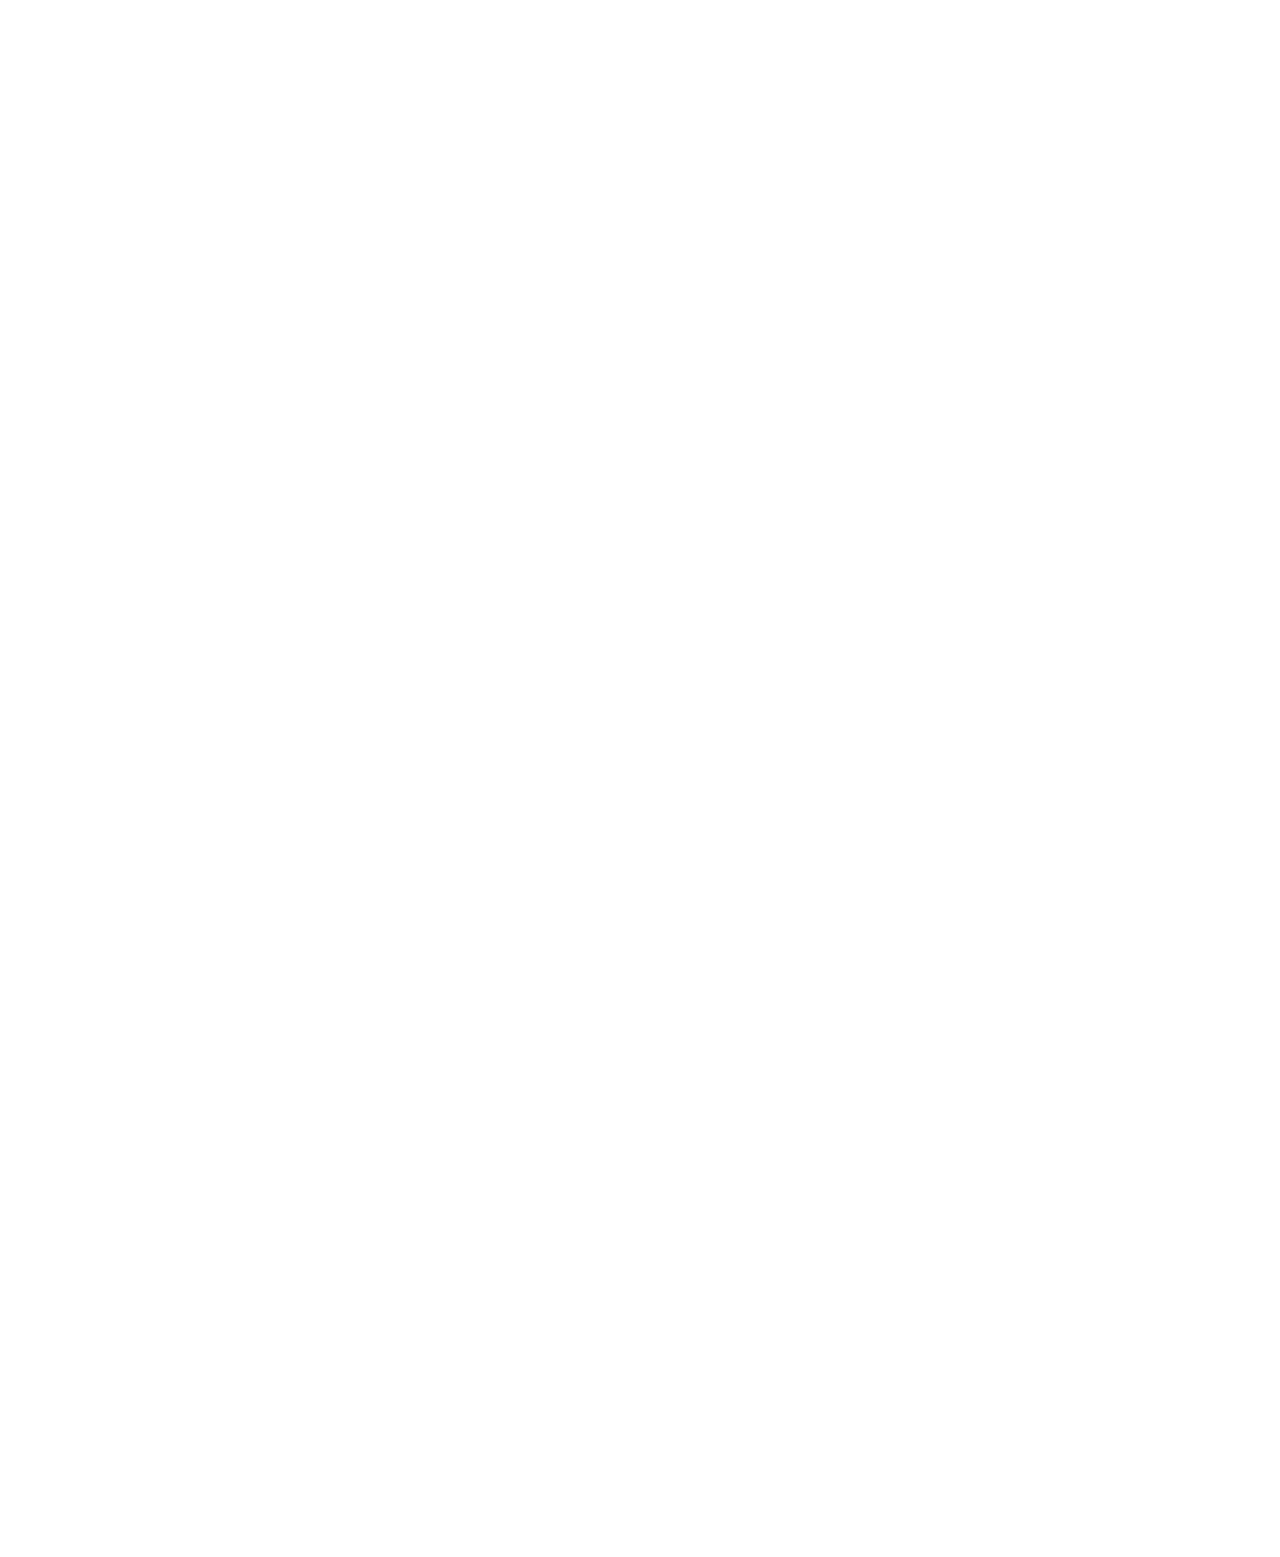
==== index.html @ 0d5edbc0 "first one" ====
<!DOCTYPE html>
<html lang="en">

<head>
    <!-- Required meta tags-->
    <meta charset="UTF-8">
    <meta name="viewport" content="width=device-width, initial-scale=1, shrink-to-fit=no">
    <meta name="description" content="au theme template">
    <meta name="author" content="Hau Nguyen">
    <meta name="keywords" content="au theme template">

    <!-- Title Page-->
    <title>Dashboard</title>

    <!-- Fontfaces CSS-->
    <link href="css/font-face.css" rel="stylesheet" media="all">
    <link href="vendor/font-awesome-4.7/css/font-awesome.min.css" rel="stylesheet" media="all">
    <link href="vendor/font-awesome-5/css/fontawesome-all.min.css" rel="stylesheet" media="all">
    <link href="vendor/mdi-font/css/material-design-iconic-font.min.css" rel="stylesheet" media="all">

    <!-- Bootstrap CSS-->
    <link href="vendor/bootstrap-4.1/bootstrap.min.css" rel="stylesheet" media="all">

    <!-- Vendor CSS-->
    <link href="vendor/animsition/animsition.min.css" rel="stylesheet" media="all">
    <link href="vendor/bootstrap-progressbar/bootstrap-progressbar-3.3.4.min.css" rel="stylesheet" media="all">
    <link href="vendor/wow/animate.css" rel="stylesheet" media="all">
    <link href="vendor/css-hamburgers/hamburgers.min.css" rel="stylesheet" media="all">
    <link href="vendor/slick/slick.css" rel="stylesheet" media="all">
    <link href="vendor/select2/select2.min.css" rel="stylesheet" media="all">
    <link href="vendor/perfect-scrollbar/perfect-scrollbar.css" rel="stylesheet" media="all">

    <!-- Main CSS-->
    <link href="css/theme.css" rel="stylesheet" media="all">

</head>

<body class="animsition">
    <div class="page-wrapper">
        <!-- HEADER MOBILE-->
        <header class="header-mobile d-block d-lg-none">
            <div class="header-mobile__bar">
                <div class="container-fluid">
                    <div class="header-mobile-inner">
                        <a class="logo" href="index.html">
                            <img src="images/icon/logo.png" alt="CoolAdmin" />
                        </a>
                        <button class="hamburger hamburger--slider" type="button">
                            <span class="hamburger-box">
                                <span class="hamburger-inner"></span>
                            </span>
                        </button>
                    </div>
                </div>
            </div>
            <nav class="navbar-mobile">
                <div class="container-fluid">
                    <ul class="navbar-mobile__list list-unstyled">
                        <li class="has-sub">
                            <a class="js-arrow" href="#">
                                <i class="fas fa-tachometer-alt"></i>Dashboard</a>
                            <ul class="navbar-mobile-sub__list list-unstyled js-sub-list">
                                <li>
                                    <a href="index.html">Dashboard 1</a>
                                </li>
                            </ul>
                        </li>


                        <li>
                            <a href="chart.html">
                                <i class="fas fa-chart-bar"></i>Charts Gestion des Matières</a>
                        </li>
                        <li>
                            <a href="table.html">
                                <i class="fas fa-table"></i>Tables Gestion des Enseignants </a>
                        </li>
                        <li>
                            <a href="form.html">
                                <i class="far fa-check-square"></i>Forms Gestion des Groupes</a>
                        </li>
                        <li>
                            <a href="calendar.html">
                                <i class="fas fa-calendar-alt"></i>Calendar l’Emploi du Temps</a>
                        </li>
                        <li>
                            <a href="map.html">
                                <i class="fas fa-map-marker-alt"></i>Maps Disponibilités des Enseignant</a>
                        </li>

                    </ul>
                </div>
            </nav>
        </header>
        <!-- END HEADER MOBILE-->

        <!-- MENU SIDEBAR-->
        <aside class="menu-sidebar d-none d-lg-block">
            <div class="logo">
                <a href="#">
                    <img src="images/icon/logo-supnum2.png" alt="Cool Admin" style="height: 75px; width: 100px;" />
                </a>
            </div>
            <div class="menu-sidebar__content js-scrollbar1">
                <nav class="navbar-sidebar">
                    <ul class="list-unstyled navbar__list">
                        <li class="active has-sub">
                            <a class="js-arrow" href="#">
                                <i class="fas fa-tachometer-alt"></i> Tableau de Bord</a>
                            <ul class="list-unstyled navbar__sub-list js-sub-list">
                                <li>
                                    <a href="index.html"> Tableau de Bord</a>
                                </li>
                            </ul>
                        </li>
                        <li>
                            <a href="chart.html">
                                <i class="fas fa-chart-bar"></i>Charts Gestion des Matières</a>
                        </li>
                        <li>
                            <a href="table.html">
                                <i class="fas fa-table"></i>Tables Gestion des Enseignants </a>
                        </li>
                        <li>
                            <a href="form.html">
                                <i class="far fa-check-square"></i>Forms Gestion des Groupes</a>
                        </li>
                        <li>
                            <a href="calendar.html">
                                <i class="fas fa-calendar-alt"></i>Calendar l’Emploi du Temps</a>
                        </li>
                        <li>
                            <a href="map.html">
                                <i class="fas fa-map-marker-alt"></i>Maps Disponibilités des Enseignant</a>
                        </li>
                    </ul>
                </nav>
            </div>
        </aside>
        <!-- END MENU SIDEBAR-->

        <!-- PAGE CONTAINER-->
        <div class="page-container">
            <!-- HEADER DESKTOP-->
            <header class="header-desktop">
                <div class="section__content section__content--p30">
                    <div class="container-fluid">
                        <div class="header-wrap">
                            <form class="form-header" action="" method="POST">
                                <!-- <input class="au-input au-input--xl" type="text" name="search"
                                        placeholder="Search for datas &amp; reports..." />
                                    <button class="au-btn--submit" type="submit">
                                        <i class="zmdi zmdi-search"></i>
                                    </button> -->
                            </form>
                            <div class="header-button">
                                <div class="account-wrap">
                                    <div class="account-item clearfix js-item-menu">
                                        <div class="image">
                                            <img src="images/icon/avatar-01.jpg" alt="Utilisateur" />
                                        </div>
                                        <div class="content">
                                            <a class="js-acc-btn" href="#">Saleck Ameine</a>
                                        </div>
                                        <div class="account-dropdown js-dropdown">
                                            <div class="info clearfix">
                                                <div class="image">
                                                    <a href="#">
                                                        <img src="images/icon/avatar-01.jpg" alt="Utilisateur" />
                                                    </a>
                                                </div>
                                                <div class="content">
                                                    <h5 class="name">
                                                        <a href="#">Saleck Ameine</a>
                                                    </h5>
                                                    <span class="email">Saleckameine@example.com</span>
                                                </div>
                                            </div>
                                            <div class="account-dropdown__footer">
                                                <a href="#">
                                                    <i class="zmdi zmdi-power"></i>Logout</a>
                                            </div>
                                        </div>
                                    </div>
                                </div>
                            </div>
                        </div>
                    </div>
                </div>
            </header>
            <!-- HEADER DESKTOP-->

            <!-- MAIN CONTENT-->
            <div class="main-content">
                <div class="section__content section__content--p30">
                    <div class="container-fluid">
                        <div class="row">
                            <div class="col-md-12">
                                <div class="overview-wrap">
                                    <h2 class="title-1">Resumee</h2>
                                    <button class="au-btn au-btn-icon au-btn--blue">
                                        <!-- <i class="zmdi zmdi-plus"></i>add item</button> -->
                                </div>
                            </div>
                        </div>
                        <div class="row m-t-25">
                            <div class="col-sm-6 col-lg-3">
                                <div class="overview-item overview-item--c1">
                                    <div class="overview__inner">
                                        <div class="overview-box clearfix">
                                            <div class="icon">
                                                <i class="zmdi zmdi-account-o"></i>
                                            </div>
                                            <div class="text">
                                                <h2>28</h2>
                                                <span>Nombre de Enseignants</span>
                                            </div>
                                        </div>
                                    </div>
                                </div>
                            </div>
                            <div class="col-sm-6 col-lg-3">
                                <div class="overview-item overview-item--c2">
                                    <div class="overview__inner">
                                        <div class="overview-box clearfix">
                                            <div class="icon">
                                                <i class="fa fa-file-text"></i>
                                            </div>
                                            <div class="text">
                                                <h2>18</h2>
                                                <span>Nombre de Matières</span>
                                            </div>
                                        </div>
                                    </div>
                                </div>
                            </div>
                            <div class="col-sm-6 col-lg-3">
                                <div class="overview-item overview-item--c3">
                                    <div class="overview__inner">
                                        <div class="overview-box clearfix">
                                            <div class="icon">
                                                <i class="fa fa-users"></i>
                                            </div>
                                            <div class="text">
                                                <h2>9</h2>
                                                <span>Nombre de groupes </span>
                                            </div>
                                        </div>
                                    </div>
                                </div>
                            </div>
                            <div class="col-sm-6 col-lg-3">
                                <div class="overview-item overview-item--c4">
                                    <div class="overview__inner">
                                        <div class="overview-box clearfix">
                                            <div class="icon">
                                                <i class="fa fa-calendar"></i>
                                            </div>
                                            <div class="text">
                                                <h2>7</h2>
                                                <span>Les Emplois Generee</span>
                                            </div>
                                        </div>
                                    </div>
                                </div>
                            </div>
                        </div>
                        <div class="row">
                            <div class="col-lg-6">
                                <div class="au-card recent-report">
                                    <div class="au-card-inner">
                                        <h3 class="title-2">recent reports</h3>
                                        <div class="chart-info">
                                            <div class="chart-info__left">
                                                <div class="chart-note">
                                                    <span class="dot dot--blue"></span>
                                                    <span>products</span>
                                                </div>
                                                <div class="chart-note mr-0">
                                                    <span class="dot dot--green"></span>
                                                    <span>services</span>
                                                </div>
                                            </div>
                                            <div class="chart-info__right">
                                                <div class="chart-statis">
                                                    <span class="index incre">
                                                        <i class="zmdi zmdi-long-arrow-up"></i>25%</span>
                                                    <span class="label">products</span>
                                                </div>
                                                <div class="chart-statis mr-0">
                                                    <span class="index decre">
                                                        <i class="zmdi zmdi-long-arrow-down"></i>10%</span>
                                                    <span class="label">services</span>
                                                </div>
                                            </div>
                                        </div>
                                        <div class="recent-report__chart">
                                            <canvas id="recent-rep-chart"></canvas>
                                        </div>
                                    </div>
                                </div>
                            </div>
                            <div class="col-lg-6">
                                <div class="au-card chart-percent-card">
                                    <div class="au-card-inner">
                                        <h3 class="title-2 tm-b-5">char by %</h3>
                                        <div class="row no-gutters">
                                            <div class="col-xl-6">
                                                <div class="chart-note-wrap">
                                                    <div class="chart-note mr-0 d-block">
                                                        <span class="dot dot--blue"></span>
                                                        <span>products</span>
                                                    </div>
                                                    <div class="chart-note mr-0 d-block">
                                                        <span class="dot dot--red"></span>
                                                        <span>services</span>
                                                    </div>
                                                </div>
                                            </div>
                                            <div class="col-xl-6">
                                                <div class="percent-chart">
                                                    <canvas id="percent-chart"></canvas>
                                                </div>
                                            </div>
                                        </div>
                                    </div>
                                </div>
                            </div>
                        </div>
                        <div class="row">
                            <div class="col-lg-9">
                                <h2 class="title-1 m-b-25">Earnings By Items</h2>
                                <div class="table-responsive table--no-card">
                                    <table class="table table-borderless table-striped table-earning">
                                        <thead>
                                            <tr>
                                                <th>date</th>
                                                <th>order ID</th>
                                                <th>name</th>
                                                <th class="text-right">price</th>
                                                <th class="text-right">quantity</th>
                                                <th class="text-right">total</th>
                                            </tr>
                                        </thead>
                                        <tbody>
                                            <tr>
                                                <td>2018-09-29 05:57</td>
                                                <td>100398</td>
                                                <td>iPhone X 64Gb Grey</td>
                                                <td class="text-right">$999.00</td>
                                                <td class="text-right">1</td>
                                                <td class="text-right">$999.00</td>
                                            </tr>
                                            <tr>
                                                <td>2018-09-28 01:22</td>
                                                <td>100397</td>
                                                <td>Samsung S8 Black</td>
                                                <td class="text-right">$756.00</td>
                                                <td class="text-right">1</td>
                                                <td class="text-right">$756.00</td>
                                            </tr>
                                            <tr>
                                                <td>2018-09-27 02:12</td>
                                                <td>100396</td>
                                                <td>Game Console Controller</td>
                                                <td class="text-right">$22.00</td>
                                                <td class="text-right">2</td>
                                                <td class="text-right">$44.00</td>
                                            </tr>
                                            <tr>
                                                <td>2018-09-26 23:06</td>
                                                <td>100395</td>
                                                <td>iPhone X 256Gb Black</td>
                                                <td class="text-right">$1199.00</td>
                                                <td class="text-right">1</td>
                                                <td class="text-right">$1199.00</td>
                                            </tr>
                                            <tr>
                                                <td>2018-09-25 19:03</td>
                                                <td>100393</td>
                                                <td>USB 3.0 Cable</td>
                                                <td class="text-right">$10.00</td>
                                                <td class="text-right">3</td>
                                                <td class="text-right">$30.00</td>
                                            </tr>
                                            <tr>
                                                <td>2018-09-29 05:57</td>
                                                <td>100392</td>
                                                <td>Smartwatch 4.0 LTE Wifi</td>
                                                <td class="text-right">$199.00</td>
                                                <td class="text-right">6</td>
                                                <td class="text-right">$1494.00</td>
                                            </tr>
                                            <tr>
                                                <td>2018-09-24 19:10</td>
                                                <td>100391</td>
                                                <td>Camera C430W 4k</td>
                                                <td class="text-right">$699.00</td>
                                                <td class="text-right">1</td>
                                                <td class="text-right">$699.00</td>
                                            </tr>
                                            <tr>
                                                <td>2018-09-22 00:43</td>
                                                <td>100393</td>
                                                <td>USB 3.0 Cable</td>
                                                <td class="text-right">$10.00</td>
                                                <td class="text-right">3</td>
                                                <td class="text-right">$30.00</td>
                                            </tr>
                                        </tbody>
                                    </table>
                                </div>
                            </div>
                        </div>

                        <div class="row">
                            <div class="col-md-12">
                                <div class="copyright">
                                    <p>Copyright © 2018 Colorlib. All rights reserved. Template by <a
                                            href="https://colorlib.com">Colorlib</a>.</p>
                                </div>
                            </div>
                        </div>
                    </div>
                </div>
            </div>
            <!-- END MAIN CONTENT-->
            <!-- END PAGE CONTAINER-->
        </div>

    </div>

    <!-- Jquery JS-->
    <script src="vendor/jquery-3.2.1.min.js"></script>
    <!-- Bootstrap JS-->
    <script src="vendor/bootstrap-4.1/popper.min.js"></script>
    <script src="vendor/bootstrap-4.1/bootstrap.min.js"></script>
    <!-- Vendor JS       -->
    <script src="vendor/slick/slick.min.js">
    </script>
    <script src="vendor/wow/wow.min.js"></script>
    <script src="vendor/animsition/animsition.min.js"></script>
    <script src="vendor/bootstrap-progressbar/bootstrap-progressbar.min.js">
    </script>
    <script src="vendor/counter-up/jquery.waypoints.min.js"></script>
    <script src="vendor/counter-up/jquery.counterup.min.js">
    </script>
    <script src="vendor/circle-progress/circle-progress.min.js"></script>
    <script src="vendor/perfect-scrollbar/perfect-scrollbar.js"></script>
    <script src="vendor/chartjs/Chart.bundle.min.js"></script>
    <script src="vendor/select2/select2.min.js">
    </script>

    <!-- Main JS-->
    <script src="js/main.js"></script>

</body>

</html>
<!-- end document-->
---- css/font-face.css ----
/* poppins-100 - latin */
@font-face {
  font-family: 'Poppins';
  font-style: normal;
  font-weight: 100;
  src: url('../fonts/poppins/poppins-v5-latin-100.eot'); /* IE9 Compat Modes */
  src: local('Poppins Thin'), local('Poppins-Thin'),
       url('../fonts/poppins/poppins-v5-latin-100.eot?#iefix') format('embedded-opentype'), /* IE6-IE8 */
       url('../fonts/poppins/poppins-v5-latin-100.woff2') format('woff2'), /* Super Modern Browsers */
       url('../fonts/poppins/poppins-v5-latin-100.woff') format('woff'), /* Modern Browsers */
       url('../fonts/poppins/poppins-v5-latin-100.ttf') format('truetype'), /* Safari, Android, iOS */
       url('../fonts/poppins/poppins-v5-latin-100.svg#Poppins') format('svg'); /* Legacy iOS */
}
/* poppins-200 - latin */
@font-face {
  font-family: 'Poppins';
  font-style: normal;
  font-weight: 200;
  src: url('../fonts/poppins/poppins-v5-latin-200.eot'); /* IE9 Compat Modes */
  src: local('Poppins ExtraLight'), local('Poppins-ExtraLight'),
       url('../fonts/poppins/poppins-v5-latin-200.eot?#iefix') format('embedded-opentype'), /* IE6-IE8 */
       url('../fonts/poppins/poppins-v5-latin-200.woff2') format('woff2'), /* Super Modern Browsers */
       url('../fonts/poppins/poppins-v5-latin-200.woff') format('woff'), /* Modern Browsers */
       url('../fonts/poppins/poppins-v5-latin-200.ttf') format('truetype'), /* Safari, Android, iOS */
       url('../fonts/poppins/poppins-v5-latin-200.svg#Poppins') format('svg'); /* Legacy iOS */
}
/* poppins-200italic - latin */
@font-face {
  font-family: 'Poppins';
  font-style: italic;
  font-weight: 200;
  src: url('../fonts/poppins/poppins-v5-latin-200italic.eot'); /* IE9 Compat Modes */
  src: local('Poppins ExtraLight Italic'), local('Poppins-ExtraLightItalic'),
       url('../fonts/poppins/poppins-v5-latin-200italic.eot?#iefix') format('embedded-opentype'), /* IE6-IE8 */
       url('../fonts/poppins/poppins-v5-latin-200italic.woff2') format('woff2'), /* Super Modern Browsers */
       url('../fonts/poppins/poppins-v5-latin-200italic.woff') format('woff'), /* Modern Browsers */
       url('../fonts/poppins/poppins-v5-latin-200italic.ttf') format('truetype'), /* Safari, Android, iOS */
       url('../fonts/poppins/poppins-v5-latin-200italic.svg#Poppins') format('svg'); /* Legacy iOS */
}
/* poppins-100italic - latin */
@font-face {
  font-family: 'Poppins';
  font-style: italic;
  font-weight: 100;
  src: url('../fonts/poppins/poppins-v5-latin-100italic.eot'); /* IE9 Compat Modes */
  src: local('Poppins Thin Italic'), local('Poppins-ThinItalic'),
       url('../fonts/poppins/poppins-v5-latin-100italic.eot?#iefix') format('embedded-opentype'), /* IE6-IE8 */
       url('../fonts/poppins/poppins-v5-latin-100italic.woff2') format('woff2'), /* Super Modern Browsers */
       url('../fonts/poppins/poppins-v5-latin-100italic.woff') format('woff'), /* Modern Browsers */
       url('../fonts/poppins/poppins-v5-latin-100italic.ttf') format('truetype'), /* Safari, Android, iOS */
       url('../fonts/poppins/poppins-v5-latin-100italic.svg#Poppins') format('svg'); /* Legacy iOS */
}
/* poppins-300 - latin */
@font-face {
  font-family: 'Poppins';
  font-style: normal;
  font-weight: 300;
  src: url('../fonts/poppins/poppins-v5-latin-300.eot'); /* IE9 Compat Modes */
  src: local('Poppins Light'), local('Poppins-Light'),
       url('../fonts/poppins/poppins-v5-latin-300.eot?#iefix') format('embedded-opentype'), /* IE6-IE8 */
       url('../fonts/poppins/poppins-v5-latin-300.woff2') format('woff2'), /* Super Modern Browsers */
       url('../fonts/poppins/poppins-v5-latin-300.woff') format('woff'), /* Modern Browsers */
       url('../fonts/poppins/poppins-v5-latin-300.ttf') format('truetype'), /* Safari, Android, iOS */
       url('../fonts/poppins/poppins-v5-latin-300.svg#Poppins') format('svg'); /* Legacy iOS */
}
/* poppins-300italic - latin */
@font-face {
  font-family: 'Poppins';
  font-style: italic;
  font-weight: 300;
  src: url('../fonts/poppins/poppins-v5-latin-300italic.eot'); /* IE9 Compat Modes */
  src: local('Poppins Light Italic'), local('Poppins-LightItalic'),
       url('../fonts/poppins/poppins-v5-latin-300italic.eot?#iefix') format('embedded-opentype'), /* IE6-IE8 */
       url('../fonts/poppins/poppins-v5-latin-300italic.woff2') format('woff2'), /* Super Modern Browsers */
       url('../fonts/poppins/poppins-v5-latin-300italic.woff') format('woff'), /* Modern Browsers */
       url('../fonts/poppins/poppins-v5-latin-300italic.ttf') format('truetype'), /* Safari, Android, iOS */
       url('../fonts/poppins/poppins-v5-latin-300italic.svg#Poppins') format('svg'); /* Legacy iOS */
}
/* poppins-regular - latin */
@font-face {
  font-family: 'Poppins';
  font-style: normal;
  font-weight: 400;
  src: url('../fonts/poppins/poppins-v5-latin-regular.eot'); /* IE9 Compat Modes */
  src: local('Poppins Regular'), local('Poppins-Regular'),
       url('../fonts/poppins/poppins-v5-latin-regular.eot?#iefix') format('embedded-opentype'), /* IE6-IE8 */
       url('../fonts/poppins/poppins-v5-latin-regular.woff2') format('woff2'), /* Super Modern Browsers */
       url('../fonts/poppins/poppins-v5-latin-regular.woff') format('woff'), /* Modern Browsers */
       url('../fonts/poppins/poppins-v5-latin-regular.ttf') format('truetype'), /* Safari, Android, iOS */
       url('../fonts/poppins/poppins-v5-latin-regular.svg#Poppins') format('svg'); /* Legacy iOS */
}
/* poppins-italic - latin */
@font-face {
  font-family: 'Poppins';
  font-style: italic;
  font-weight: 400;
  src: url('../fonts/poppins/poppins-v5-latin-italic.eot'); /* IE9 Compat Modes */
  src: local('Poppins Italic'), local('Poppins-Italic'),
       url('../fonts/poppins/poppins-v5-latin-italic.eot?#iefix') format('embedded-opentype'), /* IE6-IE8 */
       url('../fonts/poppins/poppins-v5-latin-italic.woff2') format('woff2'), /* Super Modern Browsers */
       url('../fonts/poppins/poppins-v5-latin-italic.woff') format('woff'), /* Modern Browsers */
       url('../fonts/poppins/poppins-v5-latin-italic.ttf') format('truetype'), /* Safari, Android, iOS */
       url('../fonts/poppins/poppins-v5-latin-italic.svg#Poppins') format('svg'); /* Legacy iOS */
}
/* poppins-500 - latin */
@font-face {
  font-family: 'Poppins';
  font-style: normal;
  font-weight: 500;
  src: url('../fonts/poppins/poppins-v5-latin-500.eot'); /* IE9 Compat Modes */
  src: local('Poppins Medium'), local('Poppins-Medium'),
       url('../fonts/poppins/poppins-v5-latin-500.eot?#iefix') format('embedded-opentype'), /* IE6-IE8 */
       url('../fonts/poppins/poppins-v5-latin-500.woff2') format('woff2'), /* Super Modern Browsers */
       url('../fonts/poppins/poppins-v5-latin-500.woff') format('woff'), /* Modern Browsers */
       url('../fonts/poppins/poppins-v5-latin-500.ttf') format('truetype'), /* Safari, Android, iOS */
       url('../fonts/poppins/poppins-v5-latin-500.svg#Poppins') format('svg'); /* Legacy iOS */
}
/* poppins-500italic - latin */
@font-face {
  font-family: 'Poppins';
  font-style: italic;
  font-weight: 500;
  src: url('../fonts/poppins/poppins-v5-latin-500italic.eot'); /* IE9 Compat Modes */
  src: local('Poppins Medium Italic'), local('Poppins-MediumItalic'),
       url('../fonts/poppins/poppins-v5-latin-500italic.eot?#iefix') format('embedded-opentype'), /* IE6-IE8 */
       url('../fonts/poppins/poppins-v5-latin-500italic.woff2') format('woff2'), /* Super Modern Browsers */
       url('../fonts/poppins/poppins-v5-latin-500italic.woff') format('woff'), /* Modern Browsers */
       url('../fonts/poppins/poppins-v5-latin-500italic.ttf') format('truetype'), /* Safari, Android, iOS */
       url('../fonts/poppins/poppins-v5-latin-500italic.svg#Poppins') format('svg'); /* Legacy iOS */
}
/* poppins-600 - latin */
@font-face {
  font-family: 'Poppins';
  font-style: normal;
  font-weight: 600;
  src: url('../fonts/poppins/poppins-v5-latin-600.eot'); /* IE9 Compat Modes */
  src: local('Poppins SemiBold'), local('Poppins-SemiBold'),
       url('../fonts/poppins/poppins-v5-latin-600.eot?#iefix') format('embedded-opentype'), /* IE6-IE8 */
       url('../fonts/poppins/poppins-v5-latin-600.woff2') format('woff2'), /* Super Modern Browsers */
       url('../fonts/poppins/poppins-v5-latin-600.woff') format('woff'), /* Modern Browsers */
       url('../fonts/poppins/poppins-v5-latin-600.ttf') format('truetype'), /* Safari, Android, iOS */
       url('../fonts/poppins/poppins-v5-latin-600.svg#Poppins') format('svg'); /* Legacy iOS */
}
/* poppins-600italic - latin */
@font-face {
  font-family: 'Poppins';
  font-style: italic;
  font-weight: 600;
  src: url('../fonts/poppins/poppins-v5-latin-600italic.eot'); /* IE9 Compat Modes */
  src: local('Poppins SemiBold Italic'), local('Poppins-SemiBoldItalic'),
       url('../fonts/poppins/poppins-v5-latin-600italic.eot?#iefix') format('embedded-opentype'), /* IE6-IE8 */
       url('../fonts/poppins/poppins-v5-latin-600italic.woff2') format('woff2'), /* Super Modern Browsers */
       url('../fonts/poppins/poppins-v5-latin-600italic.woff') format('woff'), /* Modern Browsers */
       url('../fonts/poppins/poppins-v5-latin-600italic.ttf') format('truetype'), /* Safari, Android, iOS */
       url('../fonts/poppins/poppins-v5-latin-600italic.svg#Poppins') format('svg'); /* Legacy iOS */
}
/* poppins-700 - latin */
@font-face {
  font-family: 'Poppins';
  font-style: normal;
  font-weight: 700;
  src: url('../fonts/poppins/poppins-v5-latin-700.eot'); /* IE9 Compat Modes */
  src: local('Poppins Bold'), local('Poppins-Bold'),
       url('../fonts/poppins/poppins-v5-latin-700.eot?#iefix') format('embedded-opentype'), /* IE6-IE8 */
       url('../fonts/poppins/poppins-v5-latin-700.woff2') format('woff2'), /* Super Modern Browsers */
       url('../fonts/poppins/poppins-v5-latin-700.woff') format('woff'), /* Modern Browsers */
       url('../fonts/poppins/poppins-v5-latin-700.ttf') format('truetype'), /* Safari, Android, iOS */
       url('../fonts/poppins/poppins-v5-latin-700.svg#Poppins') format('svg'); /* Legacy iOS */
}
/* poppins-700italic - latin */
@font-face {
  font-family: 'Poppins';
  font-style: italic;
  font-weight: 700;
  src: url('../fonts/poppins/poppins-v5-latin-700italic.eot'); /* IE9 Compat Modes */
  src: local('Poppins Bold Italic'), local('Poppins-BoldItalic'),
       url('../fonts/poppins/poppins-v5-latin-700italic.eot?#iefix') format('embedded-opentype'), /* IE6-IE8 */
       url('../fonts/poppins/poppins-v5-latin-700italic.woff2') format('woff2'), /* Super Modern Browsers */
       url('../fonts/poppins/poppins-v5-latin-700italic.woff') format('woff'), /* Modern Browsers */
       url('../fonts/poppins/poppins-v5-latin-700italic.ttf') format('truetype'), /* Safari, Android, iOS */
       url('../fonts/poppins/poppins-v5-latin-700italic.svg#Poppins') format('svg'); /* Legacy iOS */
}
/* poppins-800 - latin */
@font-face {
  font-family: 'Poppins';
  font-style: normal;
  font-weight: 800;
  src: url('../fonts/poppins/poppins-v5-latin-800.eot'); /* IE9 Compat Modes */
  src: local('Poppins ExtraBold'), local('Poppins-ExtraBold'),
       url('../fonts/poppins/poppins-v5-latin-800.eot?#iefix') format('embedded-opentype'), /* IE6-IE8 */
       url('../fonts/poppins/poppins-v5-latin-800.woff2') format('woff2'), /* Super Modern Browsers */
       url('../fonts/poppins/poppins-v5-latin-800.woff') format('woff'), /* Modern Browsers */
       url('../fonts/poppins/poppins-v5-latin-800.ttf') format('truetype'), /* Safari, Android, iOS */
       url('../fonts/poppins/poppins-v5-latin-800.svg#Poppins') format('svg'); /* Legacy iOS */
}
/* poppins-800italic - latin */
@font-face {
  font-family: 'Poppins';
  font-style: italic;
  font-weight: 800;
  src: url('../fonts/poppins/poppins-v5-latin-800italic.eot'); /* IE9 Compat Modes */
  src: local('Poppins ExtraBold Italic'), local('Poppins-ExtraBoldItalic'),
       url('../fonts/poppins/poppins-v5-latin-800italic.eot?#iefix') format('embedded-opentype'), /* IE6-IE8 */
       url('../fonts/poppins/poppins-v5-latin-800italic.woff2') format('woff2'), /* Super Modern Browsers */
       url('../fonts/poppins/poppins-v5-latin-800italic.woff') format('woff'), /* Modern Browsers */
       url('../fonts/poppins/poppins-v5-latin-800italic.ttf') format('truetype'), /* Safari, Android, iOS */
       url('../fonts/poppins/poppins-v5-latin-800italic.svg#Poppins') format('svg'); /* Legacy iOS */
}
/* poppins-900 - latin */
@font-face {
  font-family: 'Poppins';
  font-style: normal;
  font-weight: 900;
  src: url('../fonts/poppins/poppins-v5-latin-900.eot'); /* IE9 Compat Modes */
  src: local('Poppins Black'), local('Poppins-Black'),
       url('../fonts/poppins/poppins-v5-latin-900.eot?#iefix') format('embedded-opentype'), /* IE6-IE8 */
       url('../fonts/poppins/poppins-v5-latin-900.woff2') format('woff2'), /* Super Modern Browsers */
       url('../fonts/poppins/poppins-v5-latin-900.woff') format('woff'), /* Modern Browsers */
       url('../fonts/poppins/poppins-v5-latin-900.ttf') format('truetype'), /* Safari, Android, iOS */
       url('../fonts/poppins/poppins-v5-latin-900.svg#Poppins') format('svg'); /* Legacy iOS */
}
/* poppins-900italic - latin */
@font-face {
  font-family: 'Poppins';
  font-style: italic;
  font-weight: 900;
  src: url('../fonts/poppins/poppins-v5-latin-900italic.eot'); /* IE9 Compat Modes */
  src: local('Poppins Black Italic'), local('Poppins-BlackItalic'),
       url('../fonts/poppins/poppins-v5-latin-900italic.eot?#iefix') format('embedded-opentype'), /* IE6-IE8 */
       url('../fonts/poppins/poppins-v5-latin-900italic.woff2') format('woff2'), /* Super Modern Browsers */
       url('../fonts/poppins/poppins-v5-latin-900italic.woff') format('woff'), /* Modern Browsers */
       url('../fonts/poppins/poppins-v5-latin-900italic.ttf') format('truetype'), /* Safari, Android, iOS */
       url('../fonts/poppins/poppins-v5-latin-900italic.svg#Poppins') format('svg'); /* Legacy iOS */
}
---- vendor/perfect-scrollbar/perfect-scrollbar.css ----
/*
 * Container style
 */
.ps {
  overflow: hidden !important;
  overflow-anchor: none;
  -ms-overflow-style: none;
  touch-action: auto;
  -ms-touch-action: auto;
}

/*
 * Scrollbar rail styles
 */
.ps__rail-x {
  display: none;
  opacity: 0;
  transition: background-color .2s linear, opacity .2s linear;
  -webkit-transition: background-color .2s linear, opacity .2s linear;
  height: 15px;
  /* there must be 'bottom' or 'top' for ps__rail-x */
  bottom: 0px;
  /* please don't change 'position' */
  position: absolute;
}

.ps__rail-y {
  display: none;
  opacity: 0;
  transition: background-color .2s linear, opacity .2s linear;
  -webkit-transition: background-color .2s linear, opacity .2s linear;
  width: 15px;
  /* there must be 'right' or 'left' for ps__rail-y */
  right: 0;
  /* please don't change 'position' */
  position: absolute;
}

.ps--active-x > .ps__rail-x,
.ps--active-y > .ps__rail-y {
  display: block;
  background-color: transparent;
}

.ps:hover > .ps__rail-x,
.ps:hover > .ps__rail-y,
.ps--focus > .ps__rail-x,
.ps--focus > .ps__rail-y,
.ps--scrolling-x > .ps__rail-x,
.ps--scrolling-y > .ps__rail-y {
  opacity: 0.6;
}

.ps .ps__rail-x:hover,
.ps .ps__rail-y:hover,
.ps .ps__rail-x:focus,
.ps .ps__rail-y:focus,
.ps .ps__rail-x.ps--clicking,
.ps .ps__rail-y.ps--clicking {
  background-color: #eee;
  opacity: 0.9;
}

/*
 * Scrollbar thumb styles
 */
.ps__thumb-x {
  background-color: #aaa;
  border-radius: 6px;
  transition: background-color .2s linear, height .2s ease-in-out;
  -webkit-transition: background-color .2s linear, height .2s ease-in-out;
  height: 6px;
  /* there must be 'bottom' for ps__thumb-x */
  bottom: 2px;
  /* please don't change 'position' */
  position: absolute;
}

.ps__thumb-y {
  background-color: #aaa;
  border-radius: 6px;
  transition: background-color .2s linear, width .2s ease-in-out;
  -webkit-transition: background-color .2s linear, width .2s ease-in-out;
  width: 6px;
  /* there must be 'right' for ps__thumb-y */
  right: 2px;
  /* please don't change 'position' */
  position: absolute;
}

.ps__rail-x:hover > .ps__thumb-x,
.ps__rail-x:focus > .ps__thumb-x,
.ps__rail-x.ps--clicking .ps__thumb-x {
  background-color: #999;
  height: 11px;
}

.ps__rail-y:hover > .ps__thumb-y,
.ps__rail-y:focus > .ps__thumb-y,
.ps__rail-y.ps--clicking .ps__thumb-y {
  background-color: #999;
  width: 11px;
}

/* MS supports */
@supports (-ms-overflow-style: none) {
  .ps {
    overflow: auto !important;
  }
}

@media screen and (-ms-high-contrast: active), (-ms-high-contrast: none) {
  .ps {
    overflow: auto !important;
  }
}
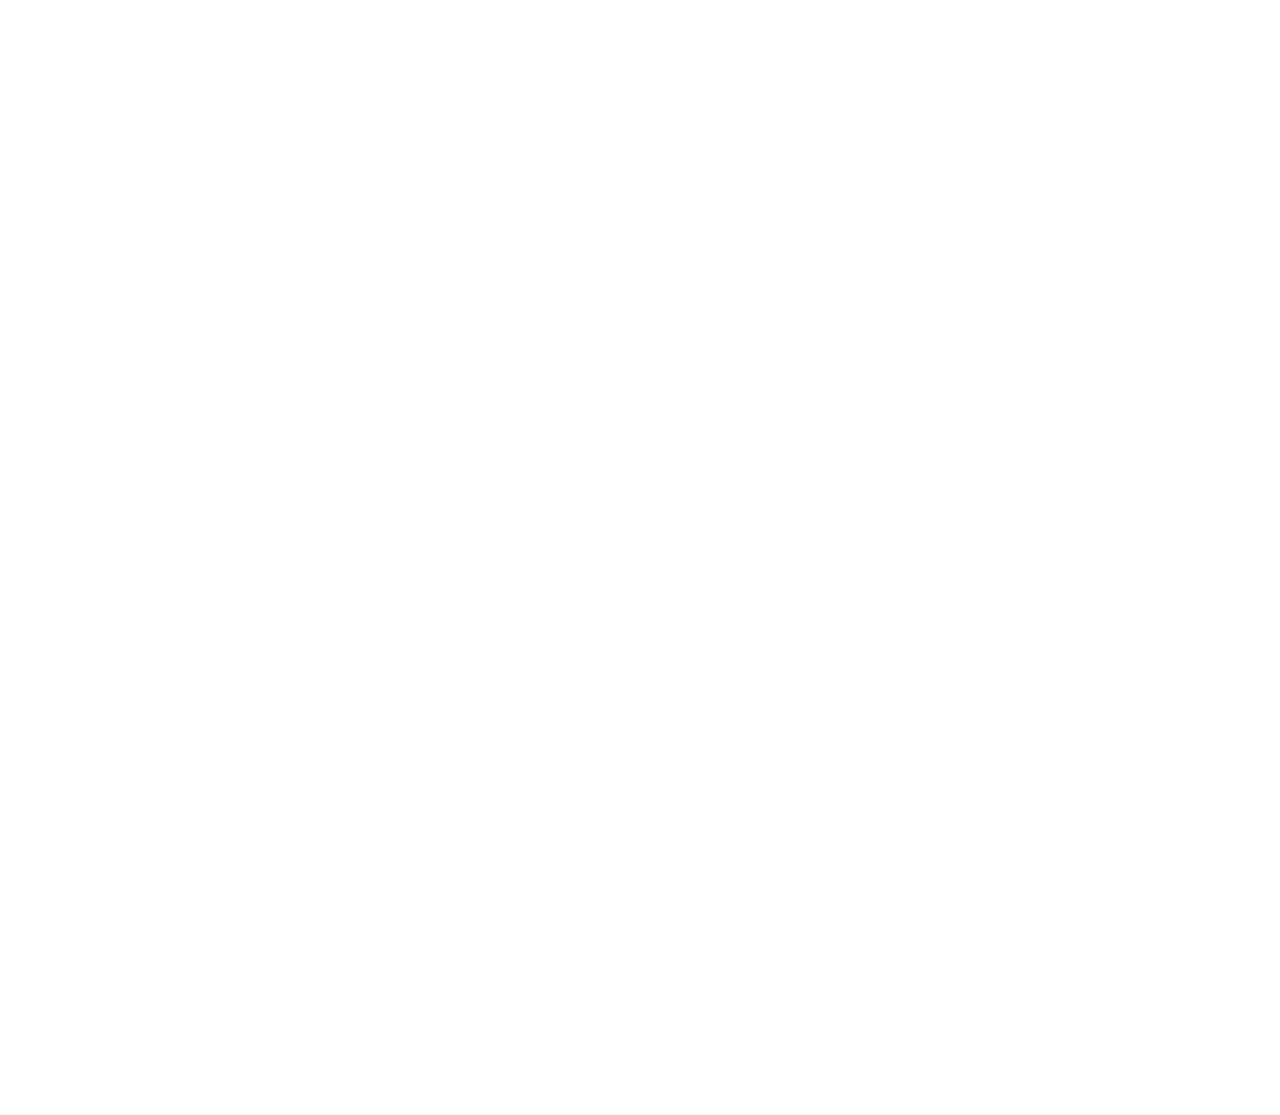
==== commit 2268b16d: "jfn" ====
--- a/index.html
+++ b/index.html
@@ -266,146 +266,166 @@
                             </div>
                         </div>
                         <div class="row">
-                            <div class="col-lg-6">
-                                <div class="au-card recent-report">
-                                    <div class="au-card-inner">
-                                        <h3 class="title-2">recent reports</h3>
-                                        <div class="chart-info">
-                                            <div class="chart-info__left">
-                                                <div class="chart-note">
-                                                    <span class="dot dot--blue"></span>
-                                                    <span>products</span>
-                                                </div>
-                                                <div class="chart-note mr-0">
-                                                    <span class="dot dot--green"></span>
-                                                    <span>services</span>
-                                                </div>
-                                            </div>
-                                            <div class="chart-info__right">
-                                                <div class="chart-statis">
-                                                    <span class="index incre">
-                                                        <i class="zmdi zmdi-long-arrow-up"></i>25%</span>
-                                                    <span class="label">products</span>
-                                                </div>
-                                                <div class="chart-statis mr-0">
-                                                    <span class="index decre">
-                                                        <i class="zmdi zmdi-long-arrow-down"></i>10%</span>
-                                                    <span class="label">services</span>
-                                                </div>
-                                            </div>
-                                        </div>
-                                        <div class="recent-report__chart">
-                                            <canvas id="recent-rep-chart"></canvas>
-                                        </div>
-                                    </div>
-                                </div>
-                            </div>
-                            <div class="col-lg-6">
-                                <div class="au-card chart-percent-card">
-                                    <div class="au-card-inner">
-                                        <h3 class="title-2 tm-b-5">char by %</h3>
-                                        <div class="row no-gutters">
-                                            <div class="col-xl-6">
-                                                <div class="chart-note-wrap">
-                                                    <div class="chart-note mr-0 d-block">
-                                                        <span class="dot dot--blue"></span>
-                                                        <span>products</span>
-                                                    </div>
-                                                    <div class="chart-note mr-0 d-block">
-                                                        <span class="dot dot--red"></span>
-                                                        <span>services</span>
-                                                    </div>
-                                                </div>
-                                            </div>
-                                            <div class="col-xl-6">
-                                                <div class="percent-chart">
-                                                    <canvas id="percent-chart"></canvas>
-                                                </div>
-                                            </div>
-                                        </div>
-                                    </div>
-                                </div>
-                            </div>
-                        </div>
-                        <div class="row">
-                            <div class="col-lg-9">
+                            <div class="col">
                                 <h2 class="title-1 m-b-25">Earnings By Items</h2>
-                                <div class="table-responsive table--no-card">
-                                    <table class="table table-borderless table-striped table-earning">
+                                <div class="table-responsive table-responsive-data">
+                                    <table class="table table-data2">
                                         <thead>
                                             <tr>
+                                                <th>
+                                                    <label class="au-checkbox">
+                                                        <input type="checkbox">
+                                                        <span class="au-checkmark"></span>
+                                                    </label>
+                                                </th>
+                                                <th>name</th>
+                                                <th>email</th>
+                                                <th>description</th>
                                                 <th>date</th>
-                                                <th>order ID</th>
-                                                <th>name</th>
-                                                <th class="text-right">price</th>
-                                                <th class="text-right">quantity</th>
-                                                <th class="text-right">total</th>
+                                                <th>status</th>
+                                                <th>price</th>
+                                                <th></th>
                                             </tr>
                                         </thead>
                                         <tbody>
-                                            <tr>
+                                            <tr class="tr-shadow">
+                                                <td>
+                                                    <label class="au-checkbox">
+                                                        <input type="checkbox">
+                                                        <span class="au-checkmark"></span>
+                                                    </label>
+                                                </td>
+                                                <td>Lori Lynch</td>
+                                                <td>
+                                                    <span class="block-email">lori@example.com</span>
+                                                </td>
+                                                <td class="desc">Samsung S8 Black</td>
+                                                <td>2018-09-27 02:12</td>
+                                                <td>
+                                                    <span class="status--process">Processed</span>
+                                                </td>
+                                                <td>$679.00</td>
+                                                <td>
+                                                    <div class="table-data-feature">
+                                                        <button class="item" data-toggle="tooltip" data-placement="top" title="Send">
+                                                            <i class="zmdi zmdi-mail-send"></i>
+                                                        </button>
+                                                        <button class="item" data-toggle="tooltip" data-placement="top" title="Edit">
+                                                            <i class="zmdi zmdi-edit"></i>
+                                                        </button>
+                                                        <button class="item" data-toggle="tooltip" data-placement="top" title="Delete">
+                                                            <i class="zmdi zmdi-delete"></i>
+                                                        </button>
+                                                        <button class="item" data-toggle="tooltip" data-placement="top" title="More">
+                                                            <i class="zmdi zmdi-more"></i>
+                                                        </button>
+                                                    </div>
+                                                </td>
+                                            </tr>
+                                            <tr class="spacer"></tr>
+                                            <tr class="tr-shadow">
+                                                <td>
+                                                    <label class="au-checkbox">
+                                                        <input type="checkbox">
+                                                        <span class="au-checkmark"></span>
+                                                    </label>
+                                                </td>
+                                                <td>Lori Lynch</td>
+                                                <td>
+                                                    <span class="block-email">john@example.com</span>
+                                                </td>
+                                                <td class="desc">iPhone X 64Gb Grey</td>
                                                 <td>2018-09-29 05:57</td>
-                                                <td>100398</td>
-                                                <td>iPhone X 64Gb Grey</td>
-                                                <td class="text-right">$999.00</td>
-                                                <td class="text-right">1</td>
-                                                <td class="text-right">$999.00</td>
+                                                <td>
+                                                    <span class="status--process">Processed</span>
+                                                </td>
+                                                <td>$999.00</td>
+                                                <td>
+                                                    <div class="table-data-feature">
+                                                        <button class="item" data-toggle="tooltip" data-placement="top" title="Send">
+                                                            <i class="zmdi zmdi-mail-send"></i>
+                                                        </button>
+                                                        <button class="item" data-toggle="tooltip" data-placement="top" title="Edit">
+                                                            <i class="zmdi zmdi-edit"></i>
+                                                        </button>
+                                                        <button class="item" data-toggle="tooltip" data-placement="top" title="Delete">
+                                                            <i class="zmdi zmdi-delete"></i>
+                                                        </button>
+                                                        <button class="item" data-toggle="tooltip" data-placement="top" title="More">
+                                                            <i class="zmdi zmdi-more"></i>
+                                                        </button>
+                                                    </div>
+                                                </td>
                                             </tr>
-                                            <tr>
-                                                <td>2018-09-28 01:22</td>
-                                                <td>100397</td>
-                                                <td>Samsung S8 Black</td>
-                                                <td class="text-right">$756.00</td>
-                                                <td class="text-right">1</td>
-                                                <td class="text-right">$756.00</td>
+                                            <tr class="spacer"></tr>
+                                            <tr class="tr-shadow">
+                                                <td>
+                                                    <label class="au-checkbox">
+                                                        <input type="checkbox">
+                                                        <span class="au-checkmark"></span>
+                                                    </label>
+                                                </td>
+                                                <td>Lori Lynch</td>
+                                                <td>
+                                                    <span class="block-email">lyn@example.com</span>
+                                                </td>
+                                                <td class="desc">iPhone X 256Gb Black</td>
+                                                <td>2018-09-25 19:03</td>
+                                                <td>
+                                                    <span class="status--denied">Denied</span>
+                                                </td>
+                                                <td>$1199.00</td>
+                                                <td>
+                                                    <div class="table-data-feature">
+                                                        <button class="item" data-toggle="tooltip" data-placement="top" title="Send">
+                                                            <i class="zmdi zmdi-mail-send"></i>
+                                                        </button>
+                                                        <button class="item" data-toggle="tooltip" data-placement="top" title="Edit">
+                                                            <i class="zmdi zmdi-edit"></i>
+                                                        </button>
+                                                        <button class="item" data-toggle="tooltip" data-placement="top" title="Delete">
+                                                            <i class="zmdi zmdi-delete"></i>
+                                                        </button>
+                                                        <button class="item" data-toggle="tooltip" data-placement="top" title="More">
+                                                            <i class="zmdi zmdi-more"></i>
+                                                        </button>
+                                                    </div>
+                                                </td>
                                             </tr>
-                                            <tr>
-                                                <td>2018-09-27 02:12</td>
-                                                <td>100396</td>
-                                                <td>Game Console Controller</td>
-                                                <td class="text-right">$22.00</td>
-                                                <td class="text-right">2</td>
-                                                <td class="text-right">$44.00</td>
-                                            </tr>
-                                            <tr>
-                                                <td>2018-09-26 23:06</td>
-                                                <td>100395</td>
-                                                <td>iPhone X 256Gb Black</td>
-                                                <td class="text-right">$1199.00</td>
-                                                <td class="text-right">1</td>
-                                                <td class="text-right">$1199.00</td>
-                                            </tr>
-                                            <tr>
-                                                <td>2018-09-25 19:03</td>
-                                                <td>100393</td>
-                                                <td>USB 3.0 Cable</td>
-                                                <td class="text-right">$10.00</td>
-                                                <td class="text-right">3</td>
-                                                <td class="text-right">$30.00</td>
-                                            </tr>
-                                            <tr>
-                                                <td>2018-09-29 05:57</td>
-                                                <td>100392</td>
-                                                <td>Smartwatch 4.0 LTE Wifi</td>
-                                                <td class="text-right">$199.00</td>
-                                                <td class="text-right">6</td>
-                                                <td class="text-right">$1494.00</td>
-                                            </tr>
-                                            <tr>
+                                            <tr class="spacer"></tr>
+                                            <tr class="tr-shadow">
+                                                <td>
+                                                    <label class="au-checkbox">
+                                                        <input type="checkbox">
+                                                        <span class="au-checkmark"></span>
+                                                    </label>
+                                                </td>
+                                                <td>Lori Lynch</td>
+                                                <td>
+                                                    <span class="block-email">doe@example.com</span>
+                                                </td>
+                                                <td class="desc">Camera C430W 4k</td>
                                                 <td>2018-09-24 19:10</td>
-                                                <td>100391</td>
-                                                <td>Camera C430W 4k</td>
-                                                <td class="text-right">$699.00</td>
-                                                <td class="text-right">1</td>
-                                                <td class="text-right">$699.00</td>
-                                            </tr>
-                                            <tr>
-                                                <td>2018-09-22 00:43</td>
-                                                <td>100393</td>
-                                                <td>USB 3.0 Cable</td>
-                                                <td class="text-right">$10.00</td>
-                                                <td class="text-right">3</td>
-                                                <td class="text-right">$30.00</td>
+                                                <td>
+                                                    <span class="status--process">Processed</span>
+                                                </td>
+                                                <td>$699.00</td>
+                                                <td>
+                                                    <div class="table-data-feature">
+                                                        <button class="item" data-toggle="tooltip" data-placement="top" title="Send">
+                                                            <i class="zmdi zmdi-mail-send"></i>
+                                                        </button>
+                                                        <button class="item" data-toggle="tooltip" data-placement="top" title="Edit">
+                                                            <i class="zmdi zmdi-edit"></i>
+                                                        </button>
+                                                        <button class="item" data-toggle="tooltip" data-placement="top" title="Delete">
+                                                            <i class="zmdi zmdi-delete"></i>
+                                                        </button>
+                                                        <button class="item" data-toggle="tooltip" data-placement="top" title="More">
+                                                            <i class="zmdi zmdi-more"></i>
+                                                        </button>
+                                                    </div>
+                                                </td>
                                             </tr>
                                         </tbody>
                                     </table>
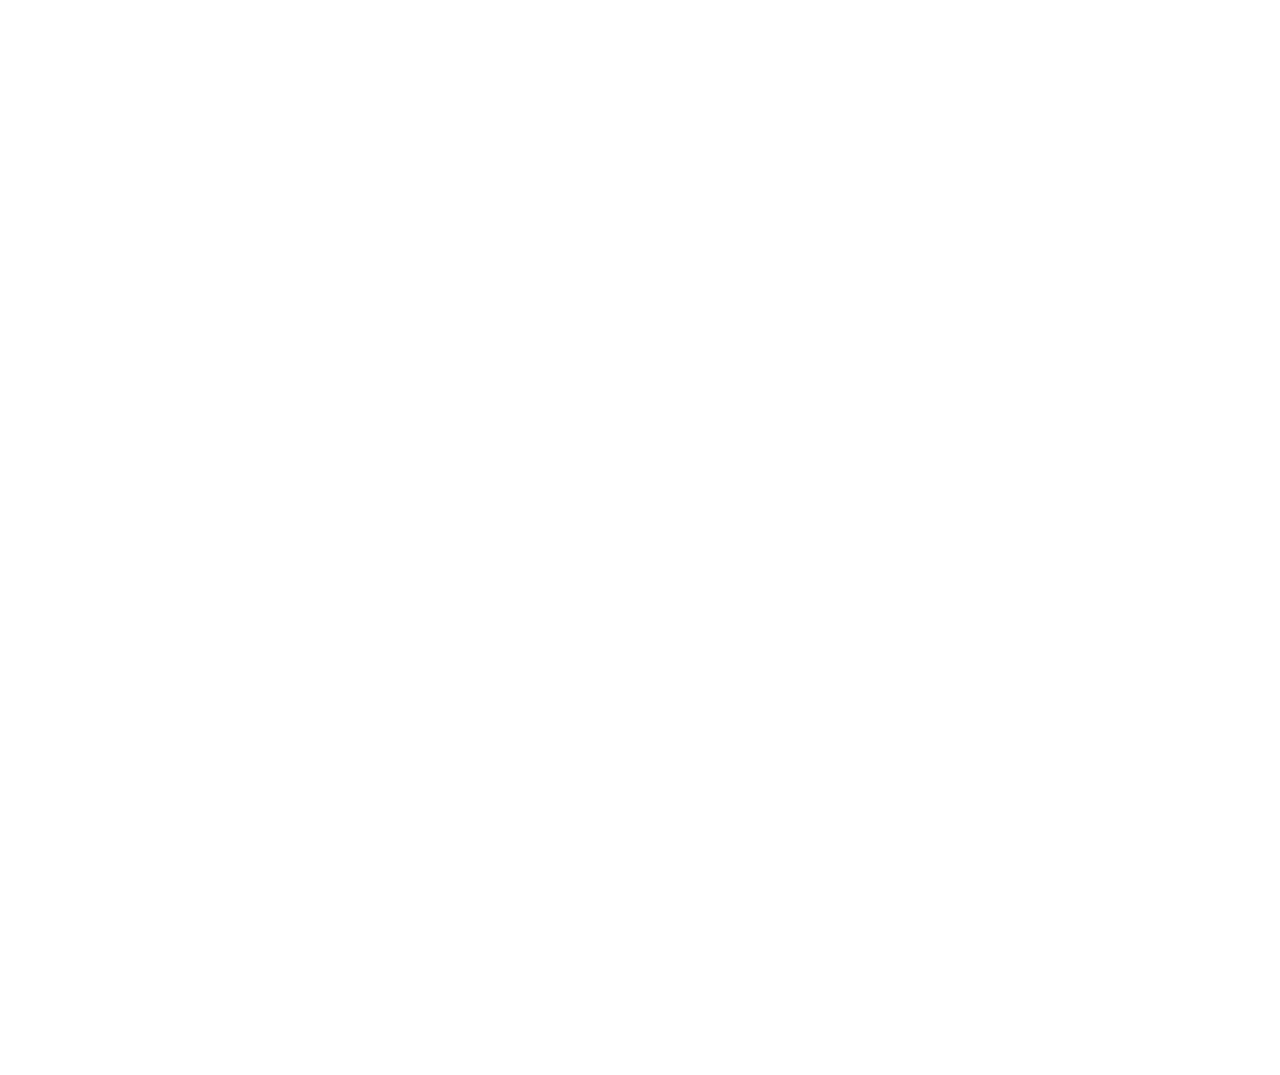
==== commit 4cc9cb0c: "edit saleck" ====
--- a/index.html
+++ b/index.html
@@ -68,24 +68,24 @@
 
 
                         <li>
-                            <a href="chart.html">
-                                <i class="fas fa-chart-bar"></i>Charts Gestion des Matières</a>
-                        </li>
-                        <li>
-                            <a href="table.html">
-                                <i class="fas fa-table"></i>Tables Gestion des Enseignants </a>
-                        </li>
-                        <li>
-                            <a href="form.html">
-                                <i class="far fa-check-square"></i>Forms Gestion des Groupes</a>
-                        </li>
-                        <li>
-                            <a href="calendar.html">
-                                <i class="fas fa-calendar-alt"></i>Calendar l’Emploi du Temps</a>
-                        </li>
-                        <li>
-                            <a href="map.html">
-                                <i class="fas fa-map-marker-alt"></i>Maps Disponibilités des Enseignant</a>
+                            <a href="matiere.html">
+                                <i class="fa  fa-book"></i>Gestion des Matières</a>
+                        </li>
+                        <li>
+                            <a href="enseignant.html">
+                                <i class="fa fa-user"></i>Gestion des Enseignants </a>
+                        </li>
+                        <li>
+                            <a href="groupes.html">
+                                <i class="fa fa-users"></i>Gestion des Groupes</a>
+                        </li>
+                        <li>
+                            <a href="emploie.html">
+                                <i class="fas fa-calendar-alt"></i>l’Emploi du Temps</a>
+                        </li>
+                        <li>
+                            <a href="disponibilite.html">
+                                <i class="fa fa-calendar-o"></i>Disponibilités des Enseignant</a>
                         </li>
 
                     </ul>
@@ -114,24 +114,24 @@
                             </ul>
                         </li>
                         <li>
-                            <a href="chart.html">
-                                <i class="fas fa-chart-bar"></i>Charts Gestion des Matières</a>
-                        </li>
-                        <li>
-                            <a href="table.html">
-                                <i class="fas fa-table"></i>Tables Gestion des Enseignants </a>
-                        </li>
-                        <li>
-                            <a href="form.html">
-                                <i class="far fa-check-square"></i>Forms Gestion des Groupes</a>
-                        </li>
-                        <li>
-                            <a href="calendar.html">
-                                <i class="fas fa-calendar-alt"></i>Calendar l’Emploi du Temps</a>
-                        </li>
-                        <li>
-                            <a href="map.html">
-                                <i class="fas fa-map-marker-alt"></i>Maps Disponibilités des Enseignant</a>
+                            <a href="matieres.html">
+                                <i class="fa  fa-book"></i>Gestion des Matières</a>
+                        </li>
+                        <li>
+                            <a href="enseignants.html">
+                                <i class="fa fa-user"></i>Gestion des Enseignants </a>
+                        </li>
+                        <li>
+                            <a href="groupes.html">
+                                <i class="fa fa-users"></i>Gestion des Groupes</a>
+                        </li>
+                        <li>
+                            <a href="emploie.html">
+                                <i class="fas fa-calendar-alt"></i>l’Emploi du Temps</a>
+                        </li>
+                        <li>
+                            <a href="disponibilite.html">
+                                <i class="fa fa-calendar-o"></i>Disponibilités Enseignant</a>
                         </li>
                     </ul>
                 </nav>
@@ -433,14 +433,6 @@
                             </div>
                         </div>
 
-                        <div class="row">
-                            <div class="col-md-12">
-                                <div class="copyright">
-                                    <p>Copyright © 2018 Colorlib. All rights reserved. Template by <a
-                                            href="https://colorlib.com">Colorlib</a>.</p>
-                                </div>
-                            </div>
-                        </div>
                     </div>
                 </div>
             </div>
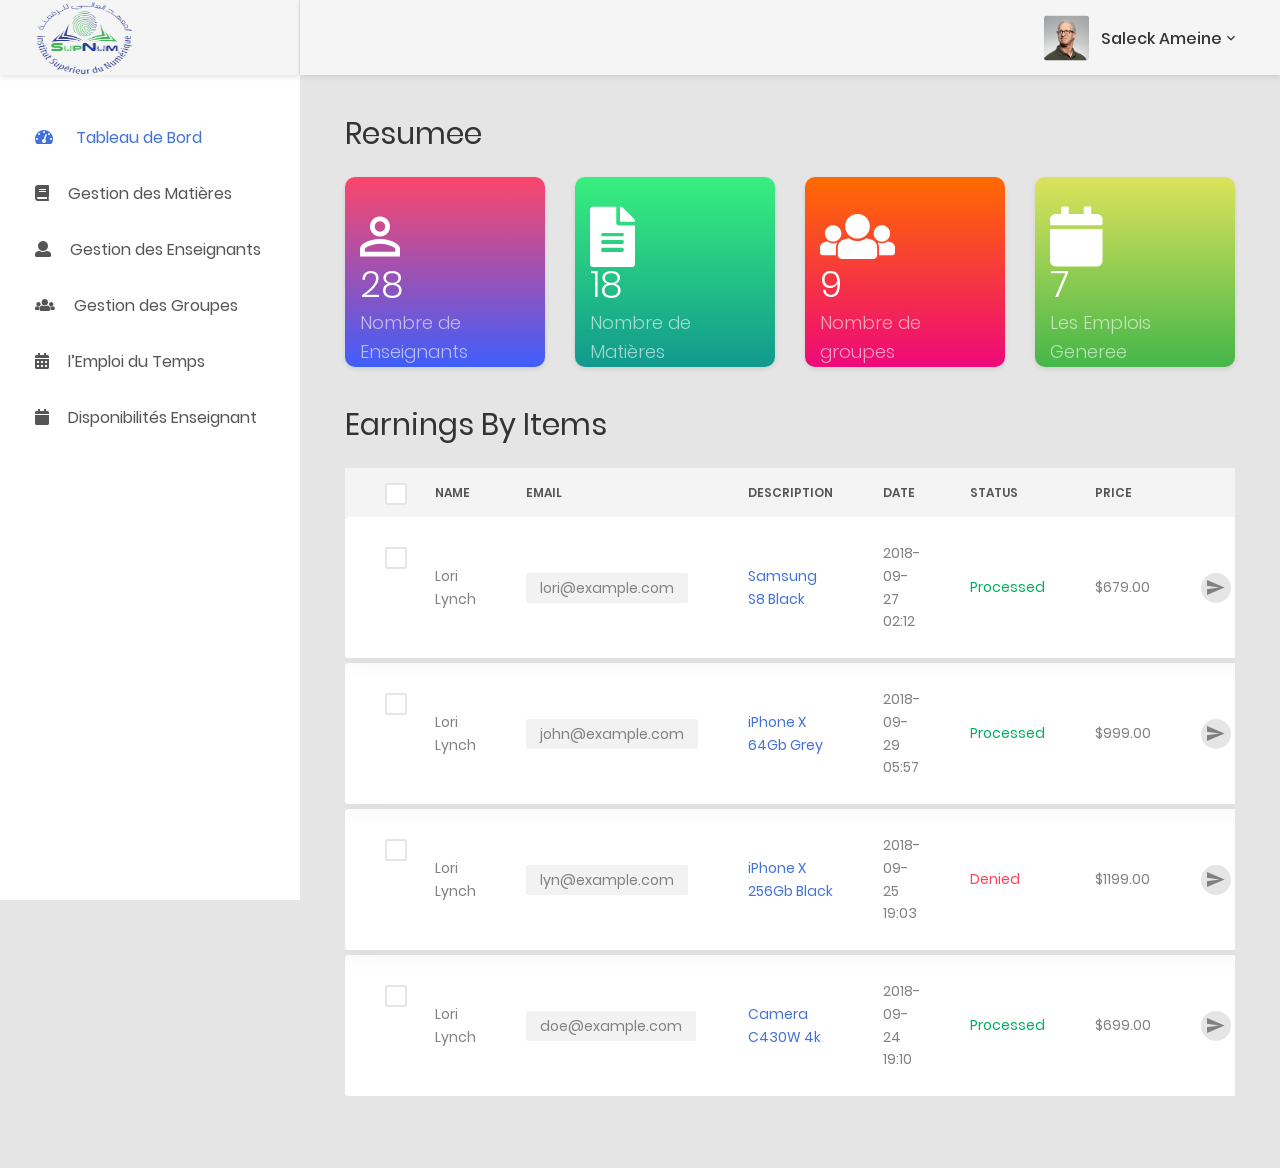
==== commit 40621705: "Ajout des modifications sur comment generer les emplois du temps" ====
--- a/index.html
+++ b/index.html
@@ -80,7 +80,7 @@
                                 <i class="fa fa-users"></i>Gestion des Groupes</a>
                         </li>
                         <li>
-                            <a href="emploie.html">
+                            <a href="emploieChoix.html">
                                 <i class="fas fa-calendar-alt"></i>l’Emploi du Temps</a>
                         </li>
                         <li>
@@ -126,7 +126,7 @@
                                 <i class="fa fa-users"></i>Gestion des Groupes</a>
                         </li>
                         <li>
-                            <a href="emploie.html">
+                            <a href="emploieChoix.html">
                                 <i class="fas fa-calendar-alt"></i>l’Emploi du Temps</a>
                         </li>
                         <li>
--- a/css/theme.css
+++ b/css/theme.css
@@ -0,0 +1,14772 @@
+/*------------------------------------------------------------------
+[Master Stylesheet]
+
+Project:  CoolAdmin
+Version:	1.0
+Last change:	08/10/2018 [Add Define a table of contents Link]
+Assigned to:	Hau Nguyen
+Primary use:	Open Source
+-------------------------------------------------------------------*/
+/*------------------------------------------------------------------
+[LAYOUT]
+
+* body
+    + Header / header
+	+ Page Content / .page-content .name-page
+        + Section Layouts / section .name-section
+        ...
+	+ Footer / footer
+
+-------------------------------------------------------------------*/
+/*------------------------------------------------------------------
+# [Color codes]
+
+# Text Color (text): #666666
+# Text Color Deep (Text, title): #333333
+
+------------------------------------------------------------------*/
+/*------------------------------------------------------------------
+[Typography]
+
+Notes:	decreasing heading by 0.4em with every subsequent heading level
+-------------------------------------------------------------------*/
+/*-----------------------------------------------------*/
+/*                   SETTINGS                          */
+/*-----------------------------------------------------*/
+/*-----------------------------------------------------*/
+/*                   TOOLS                             */
+/*-----------------------------------------------------*/
+/*-----------------------------------------------------*/
+/*                   GENERIC                           */
+/*-----------------------------------------------------*/
+/* ----- Normalize ----- */
+* {
+    margin: 0;
+    padding: 0;
+    -webkit-box-sizing: border-box;
+    -moz-box-sizing: border-box;
+    box-sizing: border-box;
+}
+
+ul {
+    margin: 0;
+}
+
+button,
+input[type='button'] {
+    cursor: pointer;
+}
+
+button:focus,
+input:focus,
+textarea:focus {
+    outline: none;
+}
+
+input,
+textarea {
+    border: none;
+}
+
+button {
+    border: none;
+    background: none;
+}
+
+img {
+    max-width: 100%;
+    height: auto;
+}
+
+p {
+    margin: 0;
+}
+
+.table-responsive {
+    padding-right: 1px;
+}
+
+.card {
+    -webkit-border-radius: 3px;
+    -moz-border-radius: 3px;
+    border-radius: 3px;
+}
+
+.btn {
+    -webkit-border-radius: 3px;
+    -moz-border-radius: 3px;
+    border-radius: 3px;
+}
+
+/* ----- Typography ----- */
+body {
+    font-family: "Poppins", sans-serif;
+    font-weight: 400;
+    font-size: 16px;
+    line-height: 1.625;
+    color: #666;
+    -webkit-font-smoothing: antialiased;
+    -moz-osx-font-smoothing: grayscale;
+}
+
+h1,
+h2,
+h3,
+h4,
+h5,
+h6 {
+    color: #333333;
+    font-weight: 700;
+    margin: 0;
+    line-height: 1.2;
+}
+
+h1 {
+    font-size: 36px;
+}
+
+h2 {
+    font-size: 30px;
+}
+
+h3 {
+    font-size: 24px;
+}
+
+h4 {
+    font-size: 18px;
+}
+
+h5 {
+    font-size: 15px;
+}
+
+h6 {
+    font-size: 13px;
+}
+
+blockquote {
+    margin: 0;
+}
+
+strong {
+    font-weight: 700;
+}
+
+/*-----------------------------------------------------*/
+/*                   ELEMENTS                          */
+/*-----------------------------------------------------*/
+/* ----- Title ----- */
+.title--sbold {
+    font-weight: 600;
+}
+
+.title-1 {
+    text-transform: capitalize;
+    font-weight: 400;
+    font-size: 30px;
+}
+
+.title-2 {
+    text-transform: capitalize;
+    font-weight: 400;
+    font-size: 24px;
+    line-height: 1;
+}
+
+.title-3 {
+    text-transform: capitalize;
+    font-weight: 400;
+    font-size: 24px;
+    color: #333;
+}
+
+.title-3 i {
+    margin-right: 13px;
+    vertical-align: baseline;
+}
+
+.title-4 {
+    font-weight: 500;
+    font-size: 30px;
+    color: #393939;
+}
+
+.title-5 {
+    text-transform: capitalize;
+    font-size: 22px;
+    font-weight: 500;
+    color: #393939;
+}
+
+.title-6 {
+    font-size: 24px;
+    font-weight: 500;
+    color: #fff;
+}
+
+.heading-title {
+    font-size: 24px;
+    font-weight: 500;
+    color: #333;
+    text-transform: capitalize;
+    margin-bottom: 10px;
+}
+
+/* ----- Links ----- */
+a {
+    display: inline-block;
+}
+
+a:hover,
+a:focus,
+a:active {
+    text-decoration: none;
+    outline: none;
+}
+
+a:hover,
+a {
+    -webkit-transition: all 0.3s ease;
+    -o-transition: all 0.3s ease;
+    -moz-transition: all 0.3s ease;
+    transition: all 0.3s ease;
+}
+
+/*-----------------------------------------------------*/
+/*                   OBJECTS                           */
+/*-----------------------------------------------------*/
+/* ----- Section----- */
+section {
+    position: relative;
+}
+
+.section__content a .card {
+    margin: 10px;
+}
+
+.section__content {
+    position: relative;
+    margin: 0 auto;
+    z-index: 1;
+}
+
+.section__content--w1830 {
+    max-width: 1830px;
+}
+
+.section__content--p30 {
+    padding: 0 30px;
+}
+
+@media (max-width: 991px) {
+    .section__content--p30 {
+        padding: 0;
+    }
+}
+
+.section__content--p35 {
+    padding: 0 35px;
+}
+
+/* ----- Page Wrapper----- */
+/*Override Grid Bootstrap*/
+@media (min-width: 1200px) {
+    .container {
+        max-width: 1320px;
+    }
+}
+
+/*Page Objects*/
+.page-wrapper {
+    overflow: hidden;
+    background: #e5e5e5;
+    padding-bottom: 8vh;
+}
+
+@media (max-width: 991px) {
+    .page-wrapper {
+        overflow: auto;
+        background: #e5e5e5;
+        padding-bottom: 12vh;
+    }
+}
+
+.page-container {
+    background: #e5e5e5;
+    padding-left: 300px;
+}
+
+@media (max-width: 991px) {
+    .page-container {
+        position: relative;
+        top: 88px;
+        padding-left: 0;
+    }
+}
+
+.page-container2 {
+    background: #f2f2f2;
+    padding-left: 300px;
+}
+
+@media (max-width: 991px) {
+    .page-container2 {
+        position: relative;
+        padding-left: 0;
+    }
+}
+
+.page-container3 {
+    background: #f7f7f7;
+}
+
+.main-content {
+    padding-top: 116px;
+    min-height: 100vh;
+}
+
+@media (max-width: 991px) {
+    .main-content {
+        padding-top: 50px;
+        padding-bottom: 100px;
+    }
+}
+
+.page-content--bgf7 {
+    background: #f7f7f7;
+}
+
+.page-content--bge5 {
+    background: #e5e5e5;
+    height: 100vh;
+}
+
+.login-wrap {
+    max-width: 540px;
+    padding-top: 8vh;
+    margin: 0 auto;
+}
+
+.login-logo {
+    text-align: center;
+    margin-bottom: 30px;
+}
+
+.login-checkbox {
+    display: -webkit-box;
+    display: -webkit-flex;
+    display: -moz-box;
+    display: -ms-flexbox;
+    display: flex;
+    -webkit-box-pack: justify;
+    -webkit-justify-content: space-between;
+    -moz-box-pack: justify;
+    -ms-flex-pack: justify;
+    justify-content: space-between;
+}
+
+.login-checkbox label input[type="checkbox"] {
+    margin-right: 8px;
+}
+
+.login-checkbox>label>a {
+    color: #ff2e44;
+}
+
+@media (max-width: 991px) {
+    .login-checkbox {
+        -webkit-box-orient: vertical;
+        -webkit-box-direction: normal;
+        -webkit-flex-direction: column;
+        -moz-box-orient: vertical;
+        -moz-box-direction: normal;
+        -ms-flex-direction: column;
+        flex-direction: column;
+    }
+}
+
+.login-form .form-group label {
+    display: block;
+}
+
+.login-content {
+    background: #fff;
+    padding: 30px 30px 20px;
+    -webkit-border-radius: 2px;
+    -moz-border-radius: 2px;
+    border-radius: 2px;
+}
+
+.social-login-content {
+    border-top: 1px solid #e7e7e7;
+    border-bottom: 1px solid #e7e7e7;
+    padding: 20px 0px;
+}
+
+.register-link {
+    padding-top: 15px;
+    text-align: center;
+    font-size: 14px;
+}
+
+.register-link>p>a {
+    color: #ff2e44;
+}
+
+.fontawesome-list-wrap {
+    background: #fff;
+    border: 1px solid #C9CDD7;
+    padding: 20px;
+    -webkit-border-radius: 2px;
+    -moz-border-radius: 2px;
+    border-radius: 2px;
+}
+
+.fontawesome-list__title {
+    padding-bottom: 20px;
+    border-bottom: 1px solid #C9CDD7;
+    margin-bottom: 20px;
+    margin-top: 30px;
+}
+
+.fa-hover a {
+    color: #666;
+    font-size: 15px;
+}
+
+.fa-hover a i {
+    margin-right: 10px;
+}
+
+.fa-hover a:hover {
+    color: #333;
+}
+
+.main-content--pb30 {
+    padding-bottom: 30px;
+}
+
+/*-----------------------------------------------------*/
+/*                   COMPONENTS                        */
+/*-----------------------------------------------------*/
+/* ----- Buttons----- */
+.au-btn {
+    line-height: 45px;
+    padding: 0 35px;
+    text-transform: uppercase;
+    color: #fff;
+    -webkit-border-radius: 3px;
+    -moz-border-radius: 3px;
+    border-radius: 3px;
+    -webkit-transition: all 0.3s ease;
+    -o-transition: all 0.3s ease;
+    -moz-transition: all 0.3s ease;
+    transition: all 0.3s ease;
+    cursor: pointer;
+}
+
+.au-btn:hover {
+    color: #fff;
+    background: #3868cd;
+}
+
+.au-btn--blue2 {
+    background: #00aced;
+}
+
+.au-btn--blue2:hover {
+    background: #00a2e3;
+}
+
+.au-btn--block {
+    display: block;
+    width: 100%;
+}
+
+.au-btn-icon i {
+    vertical-align: baseline;
+    margin-right: 5px;
+}
+
+.au-btn--blue {
+    background: #4272d7;
+}
+
+.au-btn--green {
+    background: #63c76a;
+}
+
+.au-btn--green:hover {
+    background: #59bd60;
+}
+
+.au-btn-plus {
+    position: absolute;
+    height: 45px;
+    width: 45px;
+    background: #63c76a;
+    -webkit-border-radius: 100%;
+    -moz-border-radius: 100%;
+    border-radius: 100%;
+    -webkit-transition: all 0.3s ease;
+    -o-transition: all 0.3s ease;
+    -moz-transition: all 0.3s ease;
+    transition: all 0.3s ease;
+    bottom: -22.5px;
+    right: 45px;
+    z-index: 3;
+}
+
+.au-btn-plus i {
+    position: absolute;
+    top: 50%;
+    left: 50%;
+    -webkit-transform: translate(-50%, -50%);
+    -moz-transform: translate(-50%, -50%);
+    -ms-transform: translate(-50%, -50%);
+    -o-transform: translate(-50%, -50%);
+    transform: translate(-50%, -50%);
+    font-size: 15px;
+    font-weight: 500;
+    color: #fff;
+}
+
+.au-btn-plus:hover {
+    background: #59bd60;
+}
+
+.au-btn-load {
+    background: #808080;
+    padding: 0 40px;
+    font-size: 15px;
+    color: #fff;
+}
+
+.au-btn-load:hover {
+    background: #767676;
+}
+
+.au-btn-filter {
+    font-size: 14px;
+    color: #808080;
+    background: #fff;
+    -webkit-border-radius: 3px;
+    -moz-border-radius: 3px;
+    border-radius: 3px;
+    -webkit-box-shadow: 0px 10px 20px 0px rgba(0, 0, 0, 0.03);
+    -moz-box-shadow: 0px 10px 20px 0px rgba(0, 0, 0, 0.03);
+    box-shadow: 0px 10px 20px 0px rgba(0, 0, 0, 0.03);
+    padding: 0 15px;
+    line-height: 40px;
+    text-transform: capitalize;
+}
+
+.au-btn-filter i {
+    margin-right: 5px;
+}
+
+.au-btn--small {
+    padding: 0 20px;
+    line-height: 40px;
+    font-size: 14px;
+}
+
+/*Page Loader*/
+.page-loader {
+    background: #f8f8f8;
+    bottom: 0;
+    left: 0;
+    position: fixed;
+    right: 0;
+    top: 0;
+    z-index: 99999;
+}
+
+.page-loader__spin {
+    width: 35px;
+    height: 35px;
+    position: absolute;
+    top: 50%;
+    left: 50%;
+    border-top: 6px solid #f6f6f6;
+    border-right: 6px solid #f6f6f6;
+    border-bottom: 6px solid #f6f6f6;
+    border-left: 6px solid #1b1b1b;
+    -webkit-border-radius: 50%;
+    -moz-border-radius: 50%;
+    border-radius: 50%;
+    -webkit-animation: spinner 1000ms infinite linear;
+    -moz-animation: spinner 1000ms infinite linear;
+    -o-animation: spinner 1000ms infinite linear;
+    animation: spinner 1000ms infinite linear;
+    z-index: 100000;
+}
+
+@-webkit-keyframes spinner {
+    0% {
+        -webkit-transform: rotate(0deg);
+        transform: rotate(0deg);
+    }
+
+    100% {
+        -webkit-transform: rotate(360deg);
+        transform: rotate(360deg);
+    }
+}
+
+@-moz-keyframes spinner {
+    0% {
+        -webkit-transform: rotate(0deg);
+        -moz-transform: rotate(0deg);
+        transform: rotate(0deg);
+    }
+
+    100% {
+        -webkit-transform: rotate(360deg);
+        -moz-transform: rotate(360deg);
+        transform: rotate(360deg);
+    }
+}
+
+@-o-keyframes spinner {
+    0% {
+        -webkit-transform: rotate(0deg);
+        -o-transform: rotate(0deg);
+        transform: rotate(0deg);
+    }
+
+    100% {
+        -webkit-transform: rotate(360deg);
+        -o-transform: rotate(360deg);
+        transform: rotate(360deg);
+    }
+}
+
+@keyframes spinner {
+    0% {
+        -webkit-transform: rotate(0deg);
+        -moz-transform: rotate(0deg);
+        -o-transform: rotate(0deg);
+        transform: rotate(0deg);
+    }
+
+    100% {
+        -webkit-transform: rotate(360deg);
+        -moz-transform: rotate(360deg);
+        -o-transform: rotate(360deg);
+        transform: rotate(360deg);
+    }
+}
+
+/* ----- Form ----- */
+.form-header {
+    display: -webkit-box;
+    display: -webkit-flex;
+    display: -moz-box;
+    display: -ms-flexbox;
+    display: flex;
+}
+
+@media (max-width: 991px) {
+    .form-header {
+        -webkit-box-pack: center;
+        -webkit-justify-content: center;
+        -moz-box-pack: center;
+        -ms-flex-pack: center;
+        justify-content: center;
+    }
+}
+
+.form-header2 .au-btn--submit {
+    border: none;
+    line-height: 45px;
+}
+
+.form-header2 .au-input {
+    border-color: rgba(255, 255, 255, 0.2);
+    background: rgba(255, 255, 255, 0.051);
+    color: #999;
+}
+
+.form-header2 .au-input::-webkit-input-placeholder {
+    /* WebKit, Blink, Edge */
+    color: #999;
+}
+
+.form-header2 .au-input:-moz-placeholder {
+    /* Mozilla Firefox 4 to 18 */
+    color: #999;
+    opacity: 1;
+}
+
+.form-header2 .au-input::-moz-placeholder {
+    /* Mozilla Firefox 19+ */
+    color: #999;
+    opacity: 1;
+}
+
+.form-header2 .au-input:-ms-input-placeholder {
+    /* Internet Explorer 10-11 */
+    color: #999;
+}
+
+.form-header2 .au-input:-ms-input-placeholder {
+    /* Microsoft Edge */
+    color: #999;
+}
+
+/* ----- Input ----- */
+.au-input {
+    line-height: 43px;
+    border: 1px solid #e5e5e5;
+    font-size: 14px;
+    color: #666;
+    padding: 0 17px;
+    -webkit-border-radius: 3px;
+    -moz-border-radius: 3px;
+    border-radius: 3px;
+    -webkit-transition: all 0.5s ease;
+    -o-transition: all 0.5s ease;
+    -moz-transition: all 0.5s ease;
+    transition: all 0.5s ease;
+}
+
+.au-input--style2 {
+    color: #808080;
+    line-height: 43px;
+    border: 1px solid #e5e5e5;
+    font-size: 14px;
+    padding: 0 17px;
+    -webkit-border-radius: 3px;
+    -moz-border-radius: 3px;
+    border-radius: 3px;
+    -webkit-transition: all 0.5s ease;
+    -o-transition: all 0.5s ease;
+    -moz-transition: all 0.5s ease;
+    transition: all 0.5s ease;
+}
+
+.au-input--full {
+    width: 100%;
+}
+
+.au-input--h65 {
+    line-height: 63px;
+    font-size: 16px;
+    color: #808080;
+}
+
+.au-input--w300 {
+    min-width: 300px;
+}
+
+.au-input--w435 {
+    min-width: 435px;
+}
+
+@media (max-width: 767px) {
+    .au-input--w435 {
+        min-width: 230px;
+    }
+}
+
+.au-form-icon {
+    position: relative;
+}
+
+.au-form-icon .au-input {
+    padding-right: 80px;
+}
+
+.au-form-icon--sm {
+    position: relative;
+}
+
+.au-form-icon--sm .au-input {
+    padding-right: 43px;
+}
+
+.au-input-icon {
+    position: absolute;
+    top: 1px;
+    right: 12px;
+    width: 63px;
+    height: 63px;
+    line-height: 63px;
+    text-align: center;
+    display: block;
+}
+
+.au-input-icon i {
+    font-size: 30px;
+    color: #808080;
+    position: absolute;
+    top: 50%;
+    left: 50%;
+    -webkit-transform: translate(-50%, -50%);
+    -moz-transform: translate(-50%, -50%);
+    -ms-transform: translate(-50%, -50%);
+    -o-transform: translate(-50%, -50%);
+    transform: translate(-50%, -50%);
+}
+
+.au-input--xl {
+    min-width: 935px;
+}
+
+@media (max-width: 1600px) {
+    .au-input--xl {
+        min-width: 350px;
+    }
+}
+
+@media (max-width: 991px) {
+    .au-input--xl {
+        min-width: 350px;
+    }
+}
+
+@media (max-width: 767px) {
+    .au-input--xl {
+        min-width: 150px;
+    }
+}
+
+.au-btn--submit {
+    position: relative;
+    right: 0;
+    min-width: 65px;
+    line-height: 43px;
+    border: 1px solid #e5e5e5;
+    -webkit-border-radius: 3px;
+    -moz-border-radius: 3px;
+    border-radius: 3px;
+    background: #4272d7;
+    margin-left: -3px;
+}
+
+.au-btn--submit:hover {
+    background: #3868cd;
+}
+
+.au-btn--submit>i {
+    font-size: 20px;
+    color: #fff;
+    position: absolute;
+    top: 50%;
+    left: 50%;
+    -webkit-transform: translate(-50%, -50%);
+    -moz-transform: translate(-50%, -50%);
+    -ms-transform: translate(-50%, -50%);
+    -o-transform: translate(-50%, -50%);
+    transform: translate(-50%, -50%);
+}
+
+.au-btn--submit2 {
+    height: 43px;
+    width: 43px;
+    position: absolute;
+    top: 1px;
+    right: 0;
+}
+
+.au-btn--submit2 i {
+    position: absolute;
+    top: 50%;
+    left: 50%;
+    -webkit-transform: translate(-50%, -50%);
+    -moz-transform: translate(-50%, -50%);
+    -ms-transform: translate(-50%, -50%);
+    -o-transform: translate(-50%, -50%);
+    transform: translate(-50%, -50%);
+    color: #4c4c4c;
+    font-size: 20px;
+}
+
+.rs-select2--sm {
+    width: 114px;
+}
+
+.rs-select2--md {
+    width: 160px;
+}
+
+.select2-container {
+    display: block;
+    max-width: 100% !important;
+    width: auto !important;
+    outline: none;
+}
+
+.rs-select2--dark {
+    display: inline-block;
+}
+
+@media (max-width: 767px) {
+    .rs-select2--dark {
+        display: block;
+        margin-right: 0;
+        margin-bottom: 10px;
+    }
+}
+
+.rs-select2--dark .select2-container--default .select2-selection--single {
+    border: none;
+    outline: none;
+    padding-left: 18px;
+    -webkit-border-radius: 3px;
+    -moz-border-radius: 3px;
+    border-radius: 3px;
+    height: 40px;
+    background: #808080;
+    display: -webkit-box;
+    display: -webkit-flex;
+    display: -moz-box;
+    display: -ms-flexbox;
+    display: flex;
+    -webkit-box-align: center;
+    -webkit-align-items: center;
+    -moz-box-align: center;
+    -ms-flex-align: center;
+    align-items: center;
+}
+
+.rs-select2--dark .select2-container--default .select2-selection--single .select2-selection__rendered {
+    color: #fff;
+    font-size: 14px;
+}
+
+.rs-select2--dark .select2-container .select2-selection--single .select2-selection__rendered {
+    padding: 0;
+}
+
+.rs-select2--dark .select2-container--default .select2-selection--single .select2-selection__arrow {
+    height: 40px;
+    top: 0;
+    right: 13px;
+}
+
+.rs-select2--dark .select2-container--default .select2-selection--single .select2-selection__arrow b {
+    border-color: #fff transparent transparent transparent;
+}
+
+.rs-select2--dark .select2-container--default.select2-container--open .select2-selection--single .select2-selection__arrow b {
+    border-color: transparent transparent #fff transparent;
+}
+
+.rs-select2--dark .select2-container--open .select2-dropdown,
+.rs-select2--trans .select2-container--open .select2-dropdown,
+.rs-select2--light .select2-container--open .select2-dropdown,
+.rs-select2--trans .select2-container--open .select2-dropdown {
+    font-size: 14px;
+    box-shadow: 0px 2px 15px 3px rgba(0, 0, 0, 0.1);
+    border-radius: 4px;
+    border-top-left-radius: 4px;
+    border-top-right-radius: 4px;
+    border: 1px solid #e0e0e0;
+    margin-top: 8px;
+    overflow: hidden;
+}
+
+.rs-select2--dark .select2-container--open .select2-dropdown .select2-results__option,
+.rs-select2--trans .select2-container--open .select2-dropdown .select2-results__option,
+.rs-select2--light .select2-container--open .select2-dropdown .select2-results__option {
+    padding: 8px 16px;
+}
+
+.select2-container--default .select2-results__option--highlighted[aria-selected] {
+    background: #4272d7;
+}
+
+.select2-container--default.select2-container--open.select2-container--below .select2-selection--single,
+.select2-container--default.select2-container--open.select2-container--below .select2-selection--multiple {
+    border-bottom-left-radius: 3px;
+    border-bottom-right-radius: 3px;
+}
+
+.rs-select2--border .select2-container--default .select2-selection--single,
+
+.rs-select2--dark2 .select2-container--default .select2-selection--single {
+    background: #555;
+}
+
+.rs-select2--light {
+    display: inline-block;
+}
+
+@media (max-width: 767px) {
+    .rs-select2--light {
+        display: block;
+        margin-right: 0;
+        margin-bottom: 10px;
+    }
+}
+
+.rs-select2--light .select2-container--default .select2-selection--single {
+    border: none;
+    outline: none;
+    padding-left: 18px;
+    -webkit-border-radius: 3px;
+    -moz-border-radius: 3px;
+    border-radius: 3px;
+    height: 40px;
+    background: #fff;
+    display: -webkit-box;
+    display: -webkit-flex;
+    display: -moz-box;
+    display: -ms-flexbox;
+    display: flex;
+    -webkit-box-align: center;
+    -webkit-align-items: center;
+    -moz-box-align: center;
+    -ms-flex-align: center;
+    align-items: center;
+    -webkit-box-shadow: 0px 10px 20px 0px rgba(0, 0, 0, 0.03);
+    -moz-box-shadow: 0px 10px 20px 0px rgba(0, 0, 0, 0.03);
+    box-shadow: 0px 10px 20px 0px rgba(0, 0, 0, 0.03);
+}
+
+.rs-select2--light .select2-container--default .select2-selection--single .select2-selection__rendered {
+    color: #808080;
+    font-size: 14px;
+}
+
+.rs-select2--light .select2-container .select2-selection--single .select2-selection__rendered {
+    padding: 0;
+}
+
+.rs-select2--light .select2-container--default .select2-selection--single .select2-selection__arrow {
+    height: 40px;
+    top: 0;
+    right: 13px;
+}
+
+.rs-select2--light .select2-container--default .select2-selection--single .select2-selection__arrow b {
+    border-color: #808080 transparent transparent transparent;
+}
+
+.rs-select2--light .select2-container--default.select2-container--open .select2-selection--single .select2-selection__arrow b {
+    border-color: transparent transparent #808080 transparent;
+}
+
+.rs-select2--light v .select2-container--open .select2-dropdown {
+    font-size: 14px;
+}
+
+.rs-select2--border .select2-container--default .select2-selection--single {
+    background: transparent;
+    border: 1px solid #e5e5e5;
+}
+
+.rs-select2--border .select2-container--default .select2-selection--single .select2-selection__rendered {
+    color: #808080;
+}
+
+.rs-select2--border .select2-container--default .select2-selection--single .select2-selection__arrow b {
+    border-color: #808080 transparent transparent transparent;
+}
+
+.rs-select2--border .select2-container--default.select2-container--open .select2-selection--single .select2-selection__arrow b {
+    border-color: transparent transparent #808080 transparent;
+}
+
+.rs-select2--trans .select2-container--default .select2-selection--single {
+    border: none;
+    outline: none;
+}
+
+.rs-select2--trans .select2-container--default .select2-selection--single .select2-selection__rendered {
+    color: #808080;
+    font-size: 14px;
+    padding-left: 0;
+}
+
+.rs-select2--trans .select2-container--open .select2-dropdown {
+    font-size: 14px;
+}
+
+.au-checkbox {
+    display: block;
+    position: relative;
+    cursor: pointer;
+    font-size: 22px;
+    -webkit-user-select: none;
+    -moz-user-select: none;
+    -ms-user-select: none;
+    user-select: none;
+}
+
+.au-checkbox input {
+    position: absolute;
+    opacity: 0;
+    cursor: pointer;
+}
+
+.au-checkmark {
+    position: absolute;
+    top: 0;
+    left: 0;
+    height: 22px;
+    width: 22px;
+    background-color: #fff;
+    border: 2px solid #e5e5e5;
+    -webkit-border-radius: 2px;
+    -moz-border-radius: 2px;
+    border-radius: 2px;
+}
+
+.au-checkbox:hover input~.au-checkmark {
+    background-color: transparent;
+}
+
+.au-checkbox input:checked~.au-checkmark {
+    background-color: transparent;
+}
+
+.au-checkmark:after {
+    content: "";
+    position: absolute;
+    display: none;
+}
+
+.au-checkbox input:checked~.au-checkmark:after {
+    display: block;
+}
+
+.au-checkbox .au-checkmark:after {
+    left: 5px;
+    top: -1px;
+    width: 9px;
+    height: 15px;
+    border: solid #00ad5f;
+    border-width: 0 4px 4px 0;
+    -webkit-border-radius: 2px;
+    -moz-border-radius: 2px;
+    border-radius: 2px;
+    -webkit-transform: rotate(45deg);
+    -moz-transform: rotate(45deg);
+    -ms-transform: rotate(45deg);
+    -o-transform: rotate(45deg);
+    transform: rotate(45deg);
+}
+
+.form-control {
+    -webkit-border-radius: 2px;
+    -moz-border-radius: 2px;
+    border-radius: 2px;
+}
+
+.card {
+    margin-bottom: 30px;
+}
+
+.input-group-addon {
+    background-color: transparent;
+    border-left: 0;
+}
+
+.input-group-addon,
+.input-group-btn {
+    white-space: nowrap;
+    vertical-align: middle;
+}
+
+.input-group-addon {
+    padding: .5rem .75rem;
+    margin-bottom: 0;
+    font-size: 1rem;
+    font-weight: 400;
+    line-height: 1.25;
+    color: #495057;
+    text-align: center;
+    background-color: #e9ecef;
+    border: 1px solid rgba(0, 0, 0, 0.15);
+    -webkit-border-radius: .25rem;
+    -moz-border-radius: .25rem;
+    border-radius: .25rem;
+}
+
+/* ----- Header ----- */
+.header-desktop {
+    background: #f5f5f5;
+    -webkit-box-shadow: 0px 2px 5px 0px rgba(0, 0, 0, 0.1);
+    -moz-box-shadow: 0px 2px 5px 0px rgba(0, 0, 0, 0.1);
+    box-shadow: 0px 2px 5px 0px rgba(0, 0, 0, 0.1);
+    position: fixed;
+    top: 0;
+    right: 0;
+    left: 300px;
+    height: 75px;
+    z-index: 3;
+}
+
+.header-desktop .section__content {
+    overflow: visible;
+    position: absolute;
+    top: 50%;
+    left: 0;
+    right: 0;
+    -webkit-transform: translateY(-50%);
+    -moz-transform: translateY(-50%);
+    -ms-transform: translateY(-50%);
+    -o-transform: translateY(-50%);
+    transform: translateY(-50%);
+}
+
+@media (max-width: 991px) {
+    .header-desktop {
+        position: relative;
+        top: 0;
+        left: 0;
+        height: 170px;
+    }
+}
+
+.header-desktop .mess-dropdown {
+    top: 51px;
+}
+
+.header-desktop .email-dropdown {
+    top: 51px;
+}
+
+.header-desktop .notifi-dropdown {
+    top: 51px;
+}
+
+@media (max-width: 991px) {
+    .logo {
+        text-align: center;
+    }
+}
+
+.header-wrap {
+    display: -webkit-box;
+    display: -webkit-flex;
+    display: -moz-box;
+    display: -ms-flexbox;
+    display: flex;
+    -webkit-box-align: center;
+    -webkit-align-items: center;
+    -moz-box-align: center;
+    -ms-flex-align: center;
+    align-items: center;
+    -webkit-box-pack: justify;
+    -webkit-justify-content: space-between;
+    -moz-box-pack: justify;
+    -ms-flex-pack: justify;
+    justify-content: space-between;
+}
+
+@media (min-width: 992px) and (max-width: 1199px) {
+    .header-wrap .account-item>.content {
+        display: none;
+    }
+}
+
+@media (max-width: 991px) {
+    .header-wrap {
+        -webkit-box-orient: vertical;
+        -webkit-box-direction: normal;
+        -webkit-flex-direction: column;
+        -moz-box-orient: vertical;
+        -moz-box-direction: normal;
+        -ms-flex-direction: column;
+        flex-direction: column;
+    }
+
+    .header-wrap .mess-dropdown {
+        left: 0;
+    }
+
+    .header-wrap .mess-dropdown::before {
+        left: 0;
+    }
+
+    .header-wrap .notifi-dropdown {
+        left: -83px;
+    }
+
+    .header-wrap .notifi-dropdown::before {
+        left: 79px;
+    }
+}
+
+.header-button {
+    display: -webkit-box;
+    display: -webkit-flex;
+    display: -moz-box;
+    display: -ms-flexbox;
+    display: flex;
+    -webkit-box-align: center;
+    -webkit-align-items: center;
+    -moz-box-align: center;
+    -ms-flex-align: center;
+    align-items: center;
+}
+
+@media (max-width: 991px) {
+    .header-button {
+        margin-top: 30px;
+        width: 100%;
+        -webkit-box-pack: justify;
+        -webkit-justify-content: space-between;
+        -moz-box-pack: justify;
+        -ms-flex-pack: justify;
+        justify-content: space-between;
+    }
+}
+
+.noti-wrap {
+    height: 45px;
+    display: -webkit-box;
+    display: -webkit-flex;
+    display: -moz-box;
+    display: -ms-flexbox;
+    display: flex;
+    -webkit-box-align: center;
+    -webkit-align-items: center;
+    -moz-box-align: center;
+    -ms-flex-align: center;
+    align-items: center;
+}
+
+.noti-wrap .noti__item:last-child {
+    margin-right: 50px;
+}
+
+@media (max-width: 1200px) {
+    .noti-wrap .noti__item:last-child {
+        margin-right: 30px;
+    }
+}
+
+@media (max-width: 991px) {
+    .noti-wrap .noti__item:last-child {
+        margin-right: 0;
+    }
+}
+
+.noti__item {
+    position: relative;
+    margin-right: 35px;
+    display: inline-block;
+    cursor: pointer;
+}
+
+@media (max-width: 1200px) {
+    .noti__item {
+        margin-right: 25px;
+    }
+}
+
+@media (max-width: 767px) {
+    .noti__item {
+        margin-right: 20px;
+    }
+}
+
+.noti__item:hover i {
+    color: #999;
+}
+
+.noti__item i {
+    font-size: 30px;
+    color: #a9b3c9;
+    -webkit-transition: all 0.5s ease;
+    -o-transition: all 0.5s ease;
+    -moz-transition: all 0.5s ease;
+    transition: all 0.5s ease;
+    vertical-align: middle;
+}
+
+@media (max-width: 767px) {
+    .noti__item i {
+        font-size: 24px;
+    }
+}
+
+.noti__item .quantity {
+    position: absolute;
+    display: inline-block;
+    top: -4px;
+    right: -7px;
+    height: 15px;
+    width: 15px;
+    line-height: 15px;
+    text-align: center;
+    background: #ff4b5a;
+    color: #fff;
+    -webkit-border-radius: 100%;
+    -moz-border-radius: 100%;
+    border-radius: 100%;
+    font-size: 12px;
+}
+
+.account-wrap {
+    position: relative;
+}
+
+.account-item {
+    cursor: pointer;
+}
+
+.account-item .image {
+    width: 45px;
+    height: 45px;
+    float: left;
+    overflow: hidden;
+    -webkit-border-radius: 3px;
+    -moz-border-radius: 3px;
+    border-radius: 3px;
+}
+
+.account-item .image>img {
+    width: 100%;
+}
+
+.account-item>.content {
+    margin-left: 45px;
+    padding: 9px 0;
+    padding-left: 12px;
+}
+
+.account-item>.content>a {
+    color: #333;
+    text-transform: capitalize;
+    font-weight: 500;
+}
+
+.account-item>.content>a:after {
+    font-family: "Material-Design-Iconic-Font";
+    font-weight: 500;
+    content: '\f2f9';
+    display: inline-block;
+    font-size: 16px;
+    margin-left: 5px;
+}
+
+.account-item>.content>a:hover {
+    color: #666;
+}
+
+.account-dropdown {
+    min-width: 305px;
+    position: absolute;
+    top: 58px;
+    right: 0;
+    background: #fff;
+    -webkit-box-shadow: 0px 5px 10px 0px rgba(0, 0, 0, 0.1);
+    -moz-box-shadow: 0px 5px 10px 0px rgba(0, 0, 0, 0.1);
+    box-shadow: 0px 5px 10px 0px rgba(0, 0, 0, 0.1);
+    -webkit-transform: scale(0);
+    -moz-transform: scale(0);
+    -ms-transform: scale(0);
+    -o-transform: scale(0);
+    transform: scale(0);
+    -webkit-transition: all 0.4s ease;
+    -o-transition: all 0.4s ease;
+    -moz-transition: all 0.4s ease;
+    transition: all 0.4s ease;
+    -webkit-transform-origin: right top;
+    -moz-transform-origin: right top;
+    -ms-transform-origin: right top;
+    -o-transform-origin: right top;
+    transform-origin: right top;
+    z-index: 3;
+}
+
+.account-dropdown .info {
+    padding: 25px;
+    border-top: 1px solid #f5f5f5;
+    border-bottom: 1px solid #f2f2f2;
+}
+
+.account-dropdown .info .image {
+    float: left;
+    height: 65px;
+    width: 65px;
+    overflow: hidden;
+    -webkit-border-radius: 3px;
+    -moz-border-radius: 3px;
+    border-radius: 3px;
+}
+
+.account-dropdown .info .content {
+    margin-left: 65px;
+    padding: 11px 0;
+    padding-left: 12px;
+}
+
+.account-dropdown .info .content .name {
+    line-height: -webkit-calc(20/16);
+    line-height: -moz-calc(20/16);
+    line-height: calc(20/16);
+}
+
+.account-dropdown .info .content .name a {
+    color: #333;
+    font-weight: 500;
+    text-transform: capitalize;
+}
+
+.account-dropdown .info .content .name a:hover {
+    color: #666;
+}
+
+.account-dropdown .info .content .email {
+    font-size: 13px;
+    color: #999;
+    line-height: -webkit-calc(20/13);
+    line-height: -moz-calc(20/13);
+    line-height: calc(20/13);
+}
+
+.account-dropdown:after {
+    content: '';
+    display: block;
+    width: 19px;
+    height: 19px;
+    border-bottom: 9px solid #fff;
+    border-top: 9px solid transparent;
+    border-left: 9px solid transparent;
+    border-right: 9px solid transparent;
+    position: absolute;
+    top: -18px;
+    right: 33px;
+}
+
+.account-dropdown__item a {
+    display: block;
+    color: #333;
+    padding: 15px 25px;
+    font-size: 14px;
+}
+
+.account-dropdown__item a:hover {
+    background: #4272d7;
+    color: #fff;
+}
+
+.account-dropdown__item a i {
+    line-height: 1;
+    margin-right: 20px;
+    font-size: 18px;
+    vertical-align: middle;
+}
+
+.account-dropdown__body {
+    padding: 12px 0;
+}
+
+.account-dropdown__footer {
+    border-top: 1px solid #f2f2f2;
+}
+
+.account-dropdown__footer a {
+    display: block;
+    color: #333;
+    padding: 15px 25px;
+    font-size: 14px;
+}
+
+.account-dropdown__footer a:hover {
+    background: #4272d7;
+    color: #fff;
+}
+
+.account-dropdown__footer a i {
+    line-height: 1;
+    margin-right: 20px;
+    font-size: 18px;
+    vertical-align: middle;
+}
+
+.menu-sidebar {
+    width: 300px;
+    position: fixed;
+    left: 0;
+    top: 0;
+    bottom: 0;
+    background: #fff;
+    overflow-y: auto;
+}
+
+.menu-sidebar .logo {
+    background: #f5f5f5;
+    height: 75px;
+    padding: 0 35px;
+    display: -webkit-box;
+    display: -webkit-flex;
+    display: -moz-box;
+    display: -ms-flexbox;
+    display: flex;
+    -webkit-box-align: center;
+    -webkit-align-items: center;
+    -moz-box-align: center;
+    -ms-flex-align: center;
+    align-items: center;
+    -webkit-box-shadow: 0px 2px 5px 0px rgba(0, 0, 0, 0.1);
+    -moz-box-shadow: 0px 2px 5px 0px rgba(0, 0, 0, 0.1);
+    box-shadow: 0px 2px 5px 0px rgba(0, 0, 0, 0.1);
+    border-right: 1px solid #e5e5e5;
+    position: relative;
+    z-index: 3;
+}
+
+.menu-sidebar .navbar__list .navbar__sub-list {
+    display: none;
+    padding-left: 34px;
+}
+
+.menu-sidebar .navbar__list .navbar__sub-list li a {
+    padding: 11.5px 0;
+}
+
+.menu-sidebar__content {
+    position: relative;
+    height: -webkit-calc(100vh - 75px);
+    height: -moz-calc(100vh - 75px);
+    height: calc(100vh - 75px);
+}
+
+.navbar-sidebar {
+    padding: 35px;
+    padding-bottom: 0;
+}
+
+.navbar-sidebar .navbar__list li a {
+    display: block;
+    color: #555;
+    font-size: 16px;
+    padding: 15px 0;
+}
+
+.navbar-sidebar .navbar__list li a i {
+    margin-right: 19px;
+}
+
+.navbar-sidebar .navbar__list li a:hover {
+    color: #4272d7;
+}
+
+.navbar-sidebar .navbar__list li.active>a {
+    color: #4272d7;
+}
+
+.has-sub {
+    position: relative;
+}
+
+.header-mobile {
+    position: absolute;
+    top: 0;
+    left: 0;
+    right: 0;
+}
+
+.header-mobile .header-mobile__bar {
+    padding: 15px 0;
+}
+
+.header-mobile .header-mobile-inner {
+    display: -webkit-box;
+    display: -webkit-flex;
+    display: -moz-box;
+    display: -ms-flexbox;
+    display: flex;
+    -webkit-box-align: center;
+    -webkit-align-items: center;
+    -moz-box-align: center;
+    -ms-flex-align: center;
+    align-items: center;
+    -webkit-box-pack: justify;
+    -webkit-justify-content: space-between;
+    -moz-box-pack: justify;
+    -ms-flex-pack: justify;
+    justify-content: space-between;
+}
+
+.header-mobile .hamburger {
+    width: 36px;
+    height: 36px;
+    padding: 0;
+    line-height: 1;
+    vertical-align: top;
+    background: #fff;
+    display: -webkit-box;
+    display: -webkit-flex;
+    display: -moz-box;
+    display: -ms-flexbox;
+    display: flex;
+    -webkit-box-pack: center;
+    -webkit-justify-content: center;
+    -moz-box-pack: center;
+    -ms-flex-pack: center;
+    justify-content: center;
+    -webkit-box-align: center;
+    -webkit-align-items: center;
+    -moz-box-align: center;
+    -ms-flex-align: center;
+    align-items: center;
+}
+
+.header-mobile .hamburger .hamburger-box {
+    width: 20px;
+    height: 15px;
+}
+
+.header-mobile .hamburger .hamburger-box .hamburger-inner {
+    width: 20px;
+    height: 2px;
+    -webkit-border-radius: 0;
+    -moz-border-radius: 0;
+    border-radius: 0;
+}
+
+.header-mobile .hamburger .hamburger-box .hamburger-inner:before {
+    width: 20px;
+    height: 2px;
+    top: 6px;
+}
+
+.header-mobile .hamburger .hamburger-box .hamburger-inner:after {
+    top: 12px;
+    width: 20px;
+    height: 2px;
+}
+
+.header-mobile .navbar-mobile {
+    display: none;
+    position: absolute;
+    width: 100%;
+    top: 88px;
+    z-index: 20;
+}
+
+.header-mobile .navbar-mobile .navbar-mobile__list {
+    background: #f8f8f8;
+}
+
+.header-mobile .navbar-mobile .navbar-mobile__list>li>a {
+    padding-left: 15px !important;
+}
+
+.header-mobile .navbar-mobile .navbar-mobile__list li a {
+    color: #555;
+    display: block;
+    padding: 10px 15px;
+    padding-right: 25px;
+    padding-left: 0;
+    border-bottom: 1px solid #e6e6e6;
+    text-transform: capitalize;
+    line-height: inherit;
+}
+
+.header-mobile .navbar-mobile .navbar-mobile__list li a:hover {
+    color: #4272d7;
+}
+
+.header-mobile .navbar-mobile .navbar-mobile__list li a>i {
+    margin-right: 19px;
+}
+
+.header-mobile .navbar-mobile .navbar-mobile__list li.has-dropdown>a:after {
+    content: '\f105';
+    font-family: FontAwesome, cursive;
+    float: right;
+    font-size: 16px;
+    line-height: 22px;
+    -webkit-transition: all 0.3s ease;
+    -o-transition: all 0.3s ease;
+    -moz-transition: all 0.3s ease;
+    transition: all 0.3s ease;
+}
+
+.header-mobile .navbar-mobile .navbar-mobile__list li.has-dropdown>a.active::after {
+    -webkit-transform: rotate(90deg);
+    -moz-transform: rotate(90deg);
+    -ms-transform: rotate(90deg);
+    -o-transform: rotate(90deg);
+    transform: rotate(90deg);
+}
+
+.header-mobile .navbar-mobile .navbar-mobile__dropdown {
+    padding-left: 35px;
+    display: none;
+}
+
+.navbar-mobile-sub__list {
+    display: none;
+    padding-left: 30px;
+    background: #fff;
+}
+
+.header-mobile .navbar-mobile .navbar-mobile-sub__list li a {
+    padding-left: 15px;
+}
+
+.header-mobile-2 {
+    background: #393939;
+    position: static;
+}
+
+.header-mobile-2.header-mobile .navbar-mobile {
+    top: 82px;
+}
+
+.header-mobile-2.header-mobile .hamburger {
+    background: transparent;
+}
+
+.header-mobile-2.header-mobile .hamburger .hamburger-box .hamburger-inner {
+    background: #fff;
+}
+
+.header-mobile-2.header-mobile .hamburger .hamburger-box .hamburger-inner::before {
+    background: #fff;
+}
+
+.header-mobile-2.header-mobile .hamburger .hamburger-box .hamburger-inner::after {
+    background: #fff;
+}
+
+.sub-header-mobile-2 {
+    background: #fff;
+    padding: 15px;
+}
+
+.sub-header-mobile-2 .header__tool {
+    -webkit-box-pack: end;
+    -webkit-justify-content: flex-end;
+    -moz-box-pack: end;
+    -ms-flex-pack: end;
+    justify-content: flex-end;
+}
+
+.sub-header-mobile-2 .header__tool .header-button-item {
+    color: #a9b3c9;
+}
+
+.sub-header-mobile-2 .header__tool .account-wrap .account-item--style2 .content a {
+    color: #333;
+}
+
+.sub-header-mobile-2 .header__tool .notifi-dropdown {
+    top: 49px;
+}
+
+.sub-header-mobile-2 .header__tool .setting-dropdown {
+    top: 49px;
+}
+
+.hamburger.is-active .hamburger-box .hamburger-inner:after {
+    -webkit-transform: translate3d(0, -12px, 0) rotate(-90deg);
+    -moz-transform: translate3d(0, -12px, 0) rotate(-90deg);
+    transform: translate3d(0, -12px, 0) rotate(-90deg);
+}
+
+.mess-dropdown,
+.email-dropdown,
+.notifi-dropdown,
+.setting-dropdown {
+    position: absolute;
+    z-index: 9999;
+    min-width: 340px;
+    background: #fff;
+    -webkit-box-shadow: 0px 5px 10px 0px rgba(0, 0, 0, 0.1);
+    -moz-box-shadow: 0px 5px 10px 0px rgba(0, 0, 0, 0.1);
+    box-shadow: 0px 5px 10px 0px rgba(0, 0, 0, 0.1);
+    border: 1px solid #e5e5e5;
+    -webkit-transform: scale(0);
+    -moz-transform: scale(0);
+    -ms-transform: scale(0);
+    -o-transform: scale(0);
+    transform: scale(0);
+    -webkit-transition: all 0.4s ease;
+    -o-transition: all 0.4s ease;
+    -moz-transition: all 0.4s ease;
+    transition: all 0.4s ease;
+    -webkit-transform-origin: left top;
+    -moz-transform-origin: left top;
+    -ms-transform-origin: left top;
+    -o-transform-origin: left top;
+    transform-origin: left top;
+    top: 100%;
+    left: 0;
+}
+
+.mess-dropdown:before,
+.email-dropdown:before,
+.notifi-dropdown:before,
+.setting-dropdown:before {
+    content: '';
+    display: block;
+    width: 19px;
+    height: 19px;
+    border-bottom: 9px solid #fff;
+    border-top: 9px solid transparent;
+    border-left: 9px solid transparent;
+    border-right: 9px solid transparent;
+    position: absolute;
+    top: -17px;
+    left: 55px;
+    z-index: 3;
+}
+
+.mess__title,
+.email__title,
+.notifi__title {
+    padding: 22px;
+    border-bottom: 1px solid #f2f2f2;
+    cursor: default;
+}
+
+.mess__title p,
+.email__title p,
+.notifi__title p {
+    line-height: -webkit-calc(29/14);
+    line-height: -moz-calc(29/14);
+    line-height: calc(29/14);
+    font-size: 14px;
+    color: #808080;
+}
+
+.mess__footer a,
+.email__footer a,
+.notifi__footer a {
+    display: block;
+    text-transform: capitalize;
+    text-align: center;
+    font-size: 14px;
+    color: #4272d7;
+    padding: 24px 0;
+}
+
+.mess__footer a:hover,
+.email__footer a:hover,
+.notifi__footer a:hover {
+    color: #3868cd;
+}
+
+.mess-dropdown {
+    top: 49px;
+    left: -55px;
+}
+
+.mess__item {
+    padding: 19px 22px;
+    padding-bottom: 14px;
+    border-bottom: 1px solid #f2f2f2;
+    display: -webkit-box;
+    display: -webkit-flex;
+    display: -moz-box;
+    display: -ms-flexbox;
+    display: flex;
+    -webkit-transition: all 0.5s ease;
+    -o-transition: all 0.5s ease;
+    -moz-transition: all 0.5s ease;
+    transition: all 0.5s ease;
+}
+
+.mess__item:hover {
+    background: #f7f7f7;
+}
+
+.mess__item .image {
+    margin-right: 15px;
+}
+
+.mess__item .content {
+    width: -webkit-calc(100% - 55px);
+    width: -moz-calc(100% - 55px);
+    width: calc(100% - 55px);
+    text-align: left;
+}
+
+.mess__item .content h6 {
+    font-size: 14px;
+    font-weight: 600;
+    padding-top: 4px;
+}
+
+.mess__item .content p {
+    font-size: 14px;
+    color: #555;
+    line-height: -webkit-calc(24/14);
+    line-height: -moz-calc(24/14);
+    line-height: calc(24/14);
+    margin-bottom: 4px;
+}
+
+.mess__item .content .time {
+    font-size: 12px;
+    color: #999;
+}
+
+.email-dropdown {
+    top: 49px;
+    left: -53px;
+}
+
+.email__item {
+    display: -webkit-box;
+    display: -webkit-flex;
+    display: -moz-box;
+    display: -ms-flexbox;
+    display: flex;
+    padding: 19px 22px;
+    padding-bottom: 14px;
+    border-bottom: 1px solid #f2f2f2;
+    -webkit-transition: all 0.5s ease;
+    -o-transition: all 0.5s ease;
+    -moz-transition: all 0.5s ease;
+    transition: all 0.5s ease;
+}
+
+.email__item:hover {
+    background: #f7f7f7;
+}
+
+.email__item .image {
+    margin-right: 15px;
+}
+
+.email__item .content {
+    width: -webkit-calc(100% - 55px);
+    width: -moz-calc(100% - 55px);
+    width: calc(100% - 55px);
+    text-align: left;
+    font-size: 14px;
+}
+
+.email__item .content p {
+    color: #555;
+    line-height: 1;
+    padding-top: 4px;
+    margin-bottom: 3px;
+}
+
+.email__item .content span {
+    font-size: 12px;
+    color: #999;
+}
+
+.notifi-dropdown {
+    left: -117px;
+    top: 49px;
+}
+
+.notifi-dropdown::before {
+    left: 63px;
+}
+
+.notifi__item {
+    display: -webkit-box;
+    display: -webkit-flex;
+    display: -moz-box;
+    display: -ms-flexbox;
+    display: flex;
+    padding: 19px 22px;
+    padding-bottom: 14px;
+    border-bottom: 1px solid #f2f2f2;
+    -webkit-transition: all 0.5s ease;
+    -o-transition: all 0.5s ease;
+    -moz-transition: all 0.5s ease;
+    transition: all 0.5s ease;
+}
+
+.notifi__item:hover {
+    background: #f7f7f7;
+}
+
+.notifi__item .img-cir {
+    position: relative;
+    margin-right: 15px;
+}
+
+.notifi__item .img-cir i {
+    font-size: 22px;
+    color: #fff;
+    position: absolute;
+    top: 50%;
+    left: 50%;
+    -webkit-transform: translate(-50%, -50%);
+    -moz-transform: translate(-50%, -50%);
+    -ms-transform: translate(-50%, -50%);
+    -o-transform: translate(-50%, -50%);
+    transform: translate(-50%, -50%);
+}
+
+.notifi__item .content {
+    width: -webkit-calc(100% - 55px);
+    width: -moz-calc(100% - 55px);
+    width: calc(100% - 55px);
+    text-align: left;
+    font-size: 14px;
+}
+
+.notifi__item .content p {
+    color: #555;
+    line-height: 1;
+    padding-top: 5px;
+    margin-bottom: 2px;
+}
+
+.notifi__item .content .date {
+    font-size: 12px;
+    color: #999;
+}
+
+.show-dropdown .js-dropdown {
+    -webkit-transform: scale(1);
+    -moz-transform: scale(1);
+    -ms-transform: scale(1);
+    -o-transform: scale(1);
+    transform: scale(1);
+}
+
+.menu-sidebar-min {
+    position: fixed;
+    top: 0;
+    left: 0;
+    height: 100%;
+}
+
+.menu-sidebar2 {
+    width: 300px;
+    position: fixed;
+    left: 0;
+    top: 0;
+    bottom: 0;
+    background: #fff;
+    overflow-y: auto;
+    height: 100vh;
+    -webkit-transition: all 0.5s ease;
+    -o-transition: all 0.5s ease;
+    -moz-transition: all 0.5s ease;
+    transition: all 0.5s ease;
+    z-index: 1000;
+}
+
+.menu-sidebar2 .logo {
+    height: 75px;
+    display: -webkit-box;
+    display: -webkit-flex;
+    display: -moz-box;
+    display: -ms-flexbox;
+    display: flex;
+    -webkit-box-align: center;
+    -webkit-align-items: center;
+    -moz-box-align: center;
+    -ms-flex-align: center;
+    align-items: center;
+    background: #365cad;
+    padding: 0 35px;
+}
+
+@media (max-width: 991px) {
+    .menu-sidebar2 {
+        top: 0;
+        right: -300px;
+        left: auto;
+        -webkit-box-shadow: 0px 5px 10px 0px rgba(0, 0, 0, 0.1);
+        -moz-box-shadow: 0px 5px 10px 0px rgba(0, 0, 0, 0.1);
+        box-shadow: 0px 5px 10px 0px rgba(0, 0, 0, 0.1);
+    }
+
+    .menu-sidebar2.show-sidebar {
+        right: 0;
+    }
+}
+
+.account2 {
+    padding: 38px;
+    display: -webkit-box;
+    display: -webkit-flex;
+    display: -moz-box;
+    display: -ms-flexbox;
+    display: flex;
+    -webkit-box-pack: center;
+    -webkit-justify-content: center;
+    -moz-box-pack: center;
+    -ms-flex-pack: center;
+    justify-content: center;
+    -webkit-box-align: center;
+    -webkit-align-items: center;
+    -moz-box-align: center;
+    -ms-flex-align: center;
+    align-items: center;
+    -webkit-box-orient: vertical;
+    -webkit-box-direction: normal;
+    -webkit-flex-direction: column;
+    -moz-box-orient: vertical;
+    -moz-box-direction: normal;
+    -ms-flex-direction: column;
+    flex-direction: column;
+    border-bottom: 1px solid #f2f2f2;
+}
+
+.account2 .name {
+    text-transform: capitalize;
+    font-weight: 500;
+    font-size: 20px;
+    margin-top: 20px;
+    margin-bottom: 5px;
+}
+
+.account2>a {
+    font-size: 14px;
+    color: #999;
+}
+
+.account2>a:hover {
+    color: #666;
+}
+
+.menu-sidebar2__content {
+    height: -webkit-calc(100vh - 75px);
+    height: -moz-calc(100vh - 75px);
+    height: calc(100vh - 75px);
+    border-right: 1px solid #e5e5e5;
+    position: relative;
+}
+
+.navbar-sidebar2 .navbar__list li {
+    position: relative;
+    cursor: pointer;
+}
+
+.navbar-sidebar2 .navbar__list li .arrow {
+    position: absolute;
+    right: 15px;
+    top: 0;
+    text-align: center;
+    vertical-align: middle;
+    height: 63px;
+    width: 63px;
+    line-height: 63px;
+    -webkit-transition: all 0.5s ease;
+    -o-transition: all 0.5s ease;
+    -moz-transition: all 0.5s ease;
+    transition: all 0.5s ease;
+}
+
+.navbar-sidebar2 .navbar__list li .arrow.up {
+    -webkit-transform: rotate(-180deg);
+    -moz-transform: rotate(-180deg);
+    -ms-transform: rotate(-180deg);
+    -o-transform: rotate(-180deg);
+    transform: rotate(-180deg);
+}
+
+.navbar-sidebar2 .navbar__list li .arrow i {
+    font-size: 16px;
+    color: #999;
+}
+
+.navbar-sidebar2 .navbar__list li:hover>a {
+    color: #4272d7;
+}
+
+.navbar-sidebar2 .navbar__list li a {
+    font-size: 16px;
+    color: #555;
+    display: block;
+    padding: 18px 35px;
+    border-bottom: 1px solid #f2f2f2;
+}
+
+.navbar-sidebar2 .navbar__list li a>i {
+    margin-right: 20px;
+}
+
+.navbar-sidebar2 .navbar__list li.active>a {
+    color: #4272d7;
+}
+
+.navbar-sidebar2 .navbar__sub-list {
+    display: none;
+}
+
+.navbar-sidebar2 .navbar__sub-list li {
+    background: #f5f5f5;
+}
+
+.navbar-sidebar2 .navbar__sub-list li a {
+    border-color: #ebebeb;
+}
+
+.inbox-num {
+    position: absolute;
+    top: 50%;
+    -webkit-transform: translateY(-50%);
+    -moz-transform: translateY(-50%);
+    -ms-transform: translateY(-50%);
+    -o-transform: translateY(-50%);
+    transform: translateY(-50%);
+    right: 34px;
+    width: 30px;
+    height: 30px;
+    background: #ff4b5a;
+    text-align: center;
+    line-height: 30px;
+    font-size: 14px;
+    color: #fff;
+    -webkit-border-radius: 3px;
+    -moz-border-radius: 3px;
+    border-radius: 3px;
+}
+
+.header-desktop2 {
+    height: 75px;
+    background: #4272d7;
+    position: fixed;
+    z-index: 1001;
+    top: 0;
+    right: 0;
+    left: 300px;
+}
+
+@media (max-width: 991px) {
+    .header-desktop2 {
+        left: 0;
+        position: relative;
+    }
+}
+
+.header-desktop2 .section__content {
+    top: 50%;
+    -webkit-transform: translateY(-50%);
+    -moz-transform: translateY(-50%);
+    -ms-transform: translateY(-50%);
+    -o-transform: translateY(-50%);
+    transform: translateY(-50%);
+}
+
+.header-wrap2 {
+    display: -webkit-box;
+    display: -webkit-flex;
+    display: -moz-box;
+    display: -ms-flexbox;
+    display: flex;
+    -webkit-box-pack: end;
+    -webkit-justify-content: flex-end;
+    -moz-box-pack: end;
+    -ms-flex-pack: end;
+    justify-content: flex-end;
+}
+
+@media (max-width: 991px) {
+    .header-wrap2 {
+        -webkit-box-pack: justify;
+        -webkit-justify-content: space-between;
+        -moz-box-pack: justify;
+        -ms-flex-pack: justify;
+        justify-content: space-between;
+    }
+}
+
+.header-button .notifi-dropdown::before {
+    left: 117px;
+}
+
+.header-button2 {
+    display: -webkit-box;
+    display: -webkit-flex;
+    display: -moz-box;
+    display: -ms-flexbox;
+    display: flex;
+}
+
+.header-button2 .header-button-item:last-child {
+    margin-right: 0;
+}
+
+.header-button2 .header-button-item {
+    cursor: pointer;
+}
+
+.header-button2 .header-button-item i {
+    vertical-align: middle;
+}
+
+.header-button2 .header-button-item .search-dropdown {
+    top: 52px;
+}
+
+@media (max-width: 991px) {
+    .header-button2 .header-button-item .search-dropdown {
+        top: 63px;
+        right: -75px;
+        -webkit-transform-origin: 70% top;
+        -moz-transform-origin: 70% top;
+        -ms-transform-origin: 70% top;
+        -o-transform-origin: 70% top;
+        transform-origin: 70% top;
+    }
+
+    .header-button2 .header-button-item .search-dropdown::before {
+        right: 79px;
+    }
+}
+
+.header-button2 .header-button-item .notifi-dropdown {
+    top: 52px;
+    left: auto;
+    right: -68px;
+    -webkit-transform-origin: right top;
+    -moz-transform-origin: right top;
+    -ms-transform-origin: right top;
+    -o-transform-origin: right top;
+    transform-origin: right top;
+}
+
+.header-button2 .header-button-item .notifi-dropdown::before {
+    margin-left: 0;
+    left: auto;
+    right: 68px;
+}
+
+@media (max-width: 991px) {
+    .header-button2 .header-button-item .notifi-dropdown {
+        top: 63px;
+        right: -48px;
+        -webkit-transform-origin: 80% top;
+        -moz-transform-origin: 80% top;
+        -ms-transform-origin: 80% top;
+        -o-transform-origin: 80% top;
+        transform-origin: 80% top;
+    }
+
+    .header-button2 .header-button-item .notifi-dropdown::before {
+        margin-left: 0;
+        left: auto;
+        right: 45px;
+    }
+}
+
+.header-button-item {
+    font-size: 30px;
+    color: #fff;
+    margin-right: 34px;
+    position: relative;
+    display: -webkit-box;
+    display: -webkit-flex;
+    display: -moz-box;
+    display: -ms-flexbox;
+    display: flex;
+    -webkit-box-align: center;
+    -webkit-align-items: center;
+    -moz-box-align: center;
+    -ms-flex-align: center;
+    align-items: center;
+}
+
+@media (max-width: 767px) {
+    .header-button-item {
+        font-size: 22px;
+        margin-right: 15px;
+    }
+}
+
+.has-noti>i {
+    position: relative;
+}
+
+.has-noti>i:after {
+    content: '';
+    height: 8px;
+    width: 8px;
+    background: #ff4b5a;
+    position: absolute;
+    -webkit-border-radius: 100%;
+    -moz-border-radius: 100%;
+    border-radius: 100%;
+    top: 0;
+    right: -6px;
+}
+
+.search-dropdown {
+    -webkit-box-shadow: 0px 5px 10px 0px rgba(0, 0, 0, 0.1);
+    -moz-box-shadow: 0px 5px 10px 0px rgba(0, 0, 0, 0.1);
+    box-shadow: 0px 5px 10px 0px rgba(0, 0, 0, 0.1);
+    min-width: 340px;
+    position: absolute;
+    top: 61px;
+    right: -125px;
+    -webkit-transform: scale(0);
+    -moz-transform: scale(0);
+    -ms-transform: scale(0);
+    -o-transform: scale(0);
+    transform: scale(0);
+    -webkit-transform-origin: center top;
+    -moz-transform-origin: center top;
+    -ms-transform-origin: center top;
+    -o-transform-origin: center top;
+    transform-origin: center top;
+    -webkit-transition: all 0.4s ease;
+    -o-transition: all 0.4s ease;
+    -moz-transition: all 0.4s ease;
+    transition: all 0.4s ease;
+    z-index: 5;
+}
+
+.search-dropdown::before {
+    content: '';
+    display: block;
+    width: 19px;
+    height: 19px;
+    border-bottom: 9px solid #fff;
+    border-top: 9px solid transparent;
+    border-left: 9px solid transparent;
+    border-right: 9px solid transparent;
+    position: absolute;
+    top: -18px;
+    right: 125px;
+}
+
+.search-dropdown form {
+    height: 63px;
+}
+
+.search-dropdown form .au-input {
+    padding-left: 53px;
+    font-size: 14px;
+    border: none;
+    color: #666;
+}
+
+.search-dropdown .search-dropdown__icon {
+    position: absolute;
+    top: 0;
+    left: 26px;
+    font-size: 24px;
+    color: #c9c9c9;
+    height: 63px;
+    line-height: 63px;
+}
+
+.setting-menu {
+    position: fixed;
+    min-width: 300px;
+    right: -300px;
+    top: 54px;
+    background: #fff;
+    text-align: left;
+    -webkit-box-shadow: 0px 5px 10px 0px rgba(0, 0, 0, 0.1);
+    -moz-box-shadow: 0px 5px 10px 0px rgba(0, 0, 0, 0.1);
+    box-shadow: 0px 5px 10px 0px rgba(0, 0, 0, 0.1);
+    height: -webkit-calc(100vh - 75px);
+    height: -moz-calc(100vh - 75px);
+    height: calc(100vh - 75px);
+    -webkit-transition: all .5s ease;
+    -o-transition: all .5s ease;
+    -moz-transition: all .5s ease;
+    transition: all .5s ease;
+}
+
+.setting-menu:before {
+    content: '';
+    display: block;
+    width: 19px;
+    height: 19px;
+    border-bottom: 9px solid #fff;
+    border-top: 9px solid transparent;
+    border-left: 9px solid transparent;
+    border-right: 9px solid transparent;
+    position: absolute;
+    top: -18px;
+    right: 47px;
+}
+
+.setting-menu .account-dropdown__body {
+    border-bottom: 1px solid #f2f2f2;
+}
+
+.setting-menu .account-dropdown__item a {
+    color: #555;
+}
+
+.setting-menu .account-dropdown__item a:hover {
+    color: #fff;
+}
+
+.show-sidebar {
+    right: 0;
+}
+
+.header-desktop3 {
+    background: #393939;
+    display: -webkit-box;
+    display: -webkit-flex;
+    display: -moz-box;
+    display: -ms-flexbox;
+    display: flex;
+    -webkit-box-align: center;
+    -webkit-align-items: center;
+    -moz-box-align: center;
+    -ms-flex-align: center;
+    align-items: center;
+    height: 76px;
+    position: -webkit-sticky;
+    position: sticky;
+    top: 0;
+    z-index: 999;
+    -webkit-box-shadow: 0px 2px 5px 0px rgba(0, 0, 0, 0.1);
+    -moz-box-shadow: 0px 2px 5px 0px rgba(0, 0, 0, 0.1);
+    box-shadow: 0px 2px 5px 0px rgba(0, 0, 0, 0.1);
+}
+
+.header-desktop3 .section__content {
+    position: absolute;
+    top: 50%;
+    -webkit-transform: translateY(-50%);
+    -moz-transform: translateY(-50%);
+    -ms-transform: translateY(-50%);
+    -o-transform: translateY(-50%);
+    transform: translateY(-50%);
+    left: 0;
+    right: 0;
+}
+
+@media (max-width: 1315px) and (min-width: 992px) {
+    .header-desktop3 .section__content {
+        padding: 0 15px;
+    }
+}
+
+.header-desktop3 .header-button-item {
+    color: #ccc;
+}
+
+.header3-wrap {
+    display: -webkit-box;
+    display: -webkit-flex;
+    display: -moz-box;
+    display: -ms-flexbox;
+    display: flex;
+    -webkit-box-pack: justify;
+    -webkit-justify-content: space-between;
+    -moz-box-pack: justify;
+    -ms-flex-pack: justify;
+    justify-content: space-between;
+    position: relative;
+}
+
+.header3-wrap .header__navbar {
+    width: 100%;
+    position: absolute;
+    left: 50%;
+    -webkit-transform: translateX(-50%);
+    -moz-transform: translateX(-50%);
+    -ms-transform: translateX(-50%);
+    -o-transform: translateX(-50%);
+    transform: translateX(-50%);
+    top: -12px;
+}
+
+.header__logo {
+    display: -webkit-box;
+    display: -webkit-flex;
+    display: -moz-box;
+    display: -ms-flexbox;
+    display: flex;
+    -webkit-box-align: center;
+    -webkit-align-items: center;
+    -moz-box-align: center;
+    -ms-flex-align: center;
+    align-items: center;
+    position: relative;
+    z-index: 3;
+}
+
+.header__navbar ul {
+    display: -webkit-box;
+    display: -webkit-flex;
+    display: -moz-box;
+    display: -ms-flexbox;
+    display: flex;
+    -webkit-box-pack: center;
+    -webkit-justify-content: center;
+    -moz-box-pack: center;
+    -ms-flex-pack: center;
+    justify-content: center;
+    -webkit-box-align: center;
+    -webkit-align-items: center;
+    -moz-box-align: center;
+    -ms-flex-align: center;
+    align-items: center;
+}
+
+.header__navbar ul li {
+    position: relative;
+}
+
+.header__navbar ul li:last-child a {
+    border-right: 1px solid rgba(255, 255, 255, 0.102);
+}
+
+.header__navbar ul li a {
+    display: block;
+    font-size: 16px;
+    color: #ccc;
+    padding: 25px 30px;
+    border-left: 1px solid rgba(255, 255, 255, 0.102);
+}
+
+.header__navbar ul li a i {
+    margin-right: 13px;
+}
+
+.header__navbar ul li a:hover {
+    color: #4272d7;
+}
+
+.header__navbar ul li a:hover .bot-line {
+    -webkit-transform: scale(1);
+    -moz-transform: scale(1);
+    -ms-transform: scale(1);
+    -o-transform: scale(1);
+    transform: scale(1);
+    opacity: 1;
+    -webkit-transition: all 0.3s ease;
+    -o-transition: all 0.3s ease;
+    -moz-transition: all 0.3s ease;
+    transition: all 0.3s ease;
+}
+
+@media (max-width: 1570px) and (min-width: 992px) {
+    .header__navbar ul li a {
+        padding: 25px 15px;
+    }
+}
+
+@media (max-width: 1315px) and (min-width: 992px) {
+    .header__navbar ul li a {
+        font-size: 13px;
+        padding: 27px 15px;
+    }
+
+    .header__navbar ul li a i {
+        margin-right: 5px;
+    }
+}
+
+.header__navbar ul li.active>a {
+    color: #4272d7;
+}
+
+.header__navbar ul li.active>a .bot-line {
+    -webkit-transform: scale(1);
+    -moz-transform: scale(1);
+    -ms-transform: scale(1);
+    -o-transform: scale(1);
+    transform: scale(1);
+    opacity: 1;
+    -webkit-transition: all 0.3s ease;
+    -o-transition: all 0.3s ease;
+    -moz-transition: all 0.3s ease;
+    transition: all 0.3s ease;
+}
+
+.header__navbar ul.header3-sub-list {
+    display: block;
+}
+
+.header__navbar li.has-sub:hover>.header3-sub-list {
+    opacity: 1;
+    -webkit-transform: scaleY(1);
+    -moz-transform: scaleY(1);
+    -ms-transform: scaleY(1);
+    -o-transform: scaleY(1);
+    transform: scaleY(1);
+    -webkit-transition: all .3s ease;
+    -o-transition: all .3s ease;
+    -moz-transition: all .3s ease;
+    transition: all .3s ease;
+}
+
+.header__navbar .header3-sub-list {
+    position: absolute;
+    min-width: 260px;
+    background: #fff;
+    -webkit-box-shadow: 0px 3px 20px 0px rgba(0, 0, 0, 0.1);
+    -moz-box-shadow: 0px 3px 20px 0px rgba(0, 0, 0, 0.1);
+    box-shadow: 0px 3px 20px 0px rgba(0, 0, 0, 0.1);
+    z-index: 1000;
+    opacity: 0;
+    -webkit-transform: scaleY(0);
+    -moz-transform: scaleY(0);
+    -ms-transform: scaleY(0);
+    -o-transform: scaleY(0);
+    transform: scaleY(0);
+    -webkit-transform-origin: top center;
+    -moz-transform-origin: top center;
+    -ms-transform-origin: top center;
+    -o-transform-origin: top center;
+    transform-origin: top center;
+    -webkit-transition: all .3s ease;
+    -o-transition: all .3s ease;
+    -moz-transition: all .3s ease;
+    transition: all .3s ease;
+}
+
+.header__navbar .header3-sub-list li a {
+    font-size: 15px;
+    color: #777777;
+    padding: 10px 22px;
+    border: none;
+    border-bottom: 1px solid #e1e6eb;
+}
+
+.header__navbar .header3-sub-list li a:hover {
+    color: #4272d7;
+    background: #f7f7f7;
+}
+
+.header__tool {
+    display: -webkit-box;
+    display: -webkit-flex;
+    display: -moz-box;
+    display: -ms-flexbox;
+    display: flex;
+    -webkit-box-align: center;
+    -webkit-align-items: center;
+    -moz-box-align: center;
+    -ms-flex-align: center;
+    align-items: center;
+}
+
+.header__tool .notifi-dropdown {
+    left: -68px;
+    top: 53px;
+}
+
+.header__tool .notifi-dropdown::before {
+    left: 70px;
+}
+
+.header__tool .header-button-item {
+    margin-right: 40px;
+}
+
+@media (max-width: 1570px) and (min-width: 992px) {
+    .header__tool .header-button-item {
+        margin-right: 20px;
+    }
+}
+
+@media (max-width: 1315px) and (min-width: 992px) {
+    .header__tool .header-button-item {
+        margin-right: 20px;
+        font-size: 24px;
+    }
+}
+
+@media (max-width: 1315px) and (min-width: 992px) {
+    .header__tool .account-item>.content {
+        display: none;
+    }
+}
+
+.bot-line {
+    position: absolute;
+    width: 100%;
+    height: 3px;
+    background: #4272d7;
+    left: 0;
+    bottom: 0;
+    opacity: 0;
+    -webkit-transform: scale(0);
+    -moz-transform: scale(0);
+    -ms-transform: scale(0);
+    -o-transform: scale(0);
+    transform: scale(0);
+    -webkit-transition: all 0.3s ease;
+    -o-transition: all 0.3s ease;
+    -moz-transition: all 0.3s ease;
+    transition: all 0.3s ease;
+    -webkit-transform-origin: top center;
+    -moz-transform-origin: top center;
+    -ms-transform-origin: top center;
+    -o-transform-origin: top center;
+    transform-origin: top center;
+}
+
+.setting-dropdown {
+    top: 54px;
+    left: -97px;
+    border: none;
+    min-width: 305px;
+}
+
+.setting-dropdown::before {
+    left: 99px;
+}
+
+.setting-dropdown .account-dropdown__body {
+    border-bottom: 1px solid #f2f2f2;
+}
+
+.setting-dropdown .account-dropdown__body:last-child {
+    border-bottom: none;
+}
+
+.setting-dropdown .account-dropdown__item a {
+    color: #555;
+}
+
+.setting-dropdown .account-dropdown__item a:hover {
+    color: #fff;
+}
+
+.header-button-item {
+    cursor: pointer;
+}
+
+.notifi-dropdown--no-bor {
+    border: none;
+}
+
+.notifi-dropdown .notifi__item {
+    cursor: pointer;
+}
+
+.account-item--style2 .image {
+    -webkit-border-radius: 100%;
+    -moz-border-radius: 100%;
+    border-radius: 100%;
+}
+
+.account-item--style2 .content a {
+    font-size: 16px;
+    color: #ccc;
+    font-weight: 500;
+}
+
+.account-item--style2 .content a:hover {
+    color: #fff;
+}
+
+.account-item--style2 .account-dropdown {
+    top: 61px;
+}
+
+.account-item--style2 .account-dropdown .info .image {
+    -webkit-border-radius: 100%;
+    -moz-border-radius: 100%;
+    border-radius: 100%;
+}
+
+.header-desktop4 {
+    -webkit-box-shadow: 0px 2px 5px 0px rgba(0, 0, 0, 0.1);
+    -moz-box-shadow: 0px 2px 5px 0px rgba(0, 0, 0, 0.1);
+    box-shadow: 0px 2px 5px 0px rgba(0, 0, 0, 0.1);
+    position: -webkit-sticky;
+    position: sticky;
+    top: 0;
+    z-index: 999;
+    background: #fff;
+}
+
+@media (max-width: 991px) {
+    .header-desktop4 {
+        position: static;
+    }
+}
+
+.header4-wrap {
+    display: -webkit-box;
+    display: -webkit-flex;
+    display: -moz-box;
+    display: -ms-flexbox;
+    display: flex;
+    -webkit-box-pack: justify;
+    -webkit-justify-content: space-between;
+    -moz-box-pack: justify;
+    -ms-flex-pack: justify;
+    justify-content: space-between;
+}
+
+.header4-wrap .header__logo {
+    margin: 11.5px 0;
+}
+
+.header4-wrap .header__tool .header-button-item {
+    color: #a9b3c9;
+}
+
+@media (max-width: 991px) {
+    .header4-wrap .header__tool .header-button-item {
+        margin-right: 20px;
+    }
+}
+
+.header4-wrap .header__tool .notifi-dropdown {
+    top: 51px;
+}
+
+@media (max-width: 991px) {
+    .header4-wrap .header__tool .notifi-dropdown {
+        left: -220px;
+        -webkit-transform-origin: 60% 0%;
+        -moz-transform-origin: 60% 0%;
+        -ms-transform-origin: 60% 0%;
+        -o-transform-origin: 60% 0%;
+        transform-origin: 60% 0%;
+    }
+}
+
+.header4-wrap .header__tool .setting-dropdown {
+    border: 1px solid #e5e5e5;
+    top: 51px;
+}
+
+@media (max-width: 991px) {
+    .header4-wrap .header__tool .setting-dropdown {
+        left: -240px;
+        -webkit-transform-origin: 85% 0%;
+        -moz-transform-origin: 85% 0%;
+        -ms-transform-origin: 85% 0%;
+        -o-transform-origin: 85% 0%;
+        transform-origin: 85% 0%;
+    }
+}
+
+.header4-wrap .header__tool .account-dropdown {
+    top: 59px;
+}
+
+@media (max-width: 1315px) and (min-width: 992px) {
+    .header4-wrap .header__tool .account-item>.content {
+        display: block;
+    }
+}
+
+@media (max-width: 991px) {
+    .header4-wrap .header__tool .account-item>.content {
+        display: none;
+    }
+}
+
+.header4-wrap .header__tool .account-item--style2 .content a {
+    color: #333;
+}
+
+.header4-wrap .header__tool .account-item--style2 .content a:hover {
+    color: #222;
+}
+
+.navbar-sidebar3 {
+    padding-right: 20px;
+}
+
+.navbar-sidebar3 .navbar__list li.active>a {
+    background: #4272d7;
+    color: #fff;
+}
+
+.navbar-sidebar3 .navbar__list li.active>a>.arrow>i {
+    color: #fff;
+}
+
+.navbar-sidebar3 .navbar__list li a {
+    -webkit-border-radius: 3px;
+    -moz-border-radius: 3px;
+    border-radius: 3px;
+    padding: 18px 27px;
+    border-bottom: none;
+}
+
+.navbar-sidebar3 .navbar__sub-list {
+    padding-left: 36px;
+    padding-top: 10px;
+    padding-bottom: 10px;
+}
+
+.navbar-sidebar3 .navbar__sub-list li {
+    background: transparent;
+}
+
+.navbar-sidebar3 .navbar__sub-list li a {
+    padding: 11.5px 27px;
+}
+
+.navbar-sidebar3 .has-sub.open>a {
+    background: #fff;
+    border: 1px solid #e5e5e5;
+}
+
+@media (max-width: 1199px) {
+    .navbar-sidebar3 {
+        padding-right: 0;
+        margin-bottom: 30px;
+    }
+}
+
+/* ----- Overview ----- */
+.overview-wrap {
+    display: -webkit-box;
+    display: -webkit-flex;
+    display: -moz-box;
+    display: -ms-flexbox;
+    display: flex;
+    -webkit-box-pack: justify;
+    -webkit-justify-content: space-between;
+    -moz-box-pack: justify;
+    -ms-flex-pack: justify;
+    justify-content: space-between;
+    -webkit-box-align: center;
+    -webkit-align-items: center;
+    -moz-box-align: center;
+    -ms-flex-align: center;
+    align-items: center;
+}
+
+@media (max-width: 767px) {
+    .overview-wrap {
+        -webkit-box-orient: vertical;
+        -webkit-box-direction: normal;
+        -webkit-flex-direction: column;
+        -moz-box-orient: vertical;
+        -moz-box-direction: normal;
+        -ms-flex-direction: column;
+        flex-direction: column;
+    }
+
+    .overview-wrap .button {
+        -webkit-box-ordinal-group: 2;
+        -webkit-order: 1;
+        -moz-box-ordinal-group: 2;
+        -ms-flex-order: 1;
+        order: 1;
+    }
+
+    .overview-wrap h2 {
+        -webkit-box-ordinal-group: 3;
+        -webkit-order: 2;
+        -moz-box-ordinal-group: 3;
+        -ms-flex-order: 2;
+        order: 2;
+    }
+}
+
+.overview-item {
+    -webkit-border-radius: 10px;
+    -moz-border-radius: 10px;
+    border-radius: 10px;
+    padding: 30px;
+    padding-bottom: 0;
+    -webkit-box-shadow: 0px 2px 5px 0px rgba(0, 0, 0, 0.1);
+    -moz-box-shadow: 0px 2px 5px 0px rgba(0, 0, 0, 0.1);
+    box-shadow: 0px 2px 5px 0px rgba(0, 0, 0, 0.1);
+    margin-bottom: 40px;
+}
+
+@media (min-width: 992px) and (max-width: 1519px) {
+    .overview-item {
+        padding-left: 15px;
+        padding-right: 15px;
+    }
+}
+
+.overview-item--c1 {
+    background-image: -moz-linear-gradient(90deg, #3f5efb 0%, #fc466b 100%);
+    background-image: -webkit-linear-gradient(90deg, #3f5efb 0%, #fc466b 100%);
+    background-image: -ms-linear-gradient(90deg, #3f5efb 0%, #fc466b 100%);
+}
+
+.overview-item--c2 {
+    background-image: -moz-linear-gradient(90deg, #11998e 0%, #38ef7d 100%);
+    background-image: -webkit-linear-gradient(90deg, #11998e 0%, #38ef7d 100%);
+    background-image: -ms-linear-gradient(90deg, #11998e 0%, #38ef7d 100%);
+}
+
+.overview-item--c3 {
+    background-image: -moz-linear-gradient(90deg, #ee0979 0%, #ff6a00 100%);
+    background-image: -webkit-linear-gradient(90deg, #ee0979 0%, #ff6a00 100%);
+    background-image: -ms-linear-gradient(90deg, #ee0979 0%, #ff6a00 100%);
+}
+
+.overview-item--c4 {
+    background-image: -moz-linear-gradient(90deg, #45b649 0%, #dce35b 100%);
+    background-image: -webkit-linear-gradient(90deg, #45b649 0%, #dce35b 100%);
+    background-image: -ms-linear-gradient(90deg, #45b649 0%, #dce35b 100%);
+}
+
+.overview-box .icon {
+    display: inline-block;
+    vertical-align: top;
+    margin-right: 15px;
+}
+
+.overview-box .icon i {
+    font-size: 60px;
+    color: #fff;
+}
+
+@media (min-width: 992px) and (max-width: 1199px) {
+    .overview-box .icon {
+        margin-right: 3px;
+    }
+
+    .overview-box .icon i {
+        font-size: 30px;
+    }
+}
+
+@media (max-width: 991px) {
+    .overview-box .icon {
+        font-size: 46px;
+    }
+}
+
+.overview-box .text {
+    font-weight: 300;
+    display: inline-block;
+}
+
+.overview-box .text h2 {
+    font-weight: 300;
+    color: #fff;
+    font-size: 36px;
+    line-height: 1;
+    margin-bottom: 5px;
+}
+
+.overview-box .text span {
+    font-size: 18px;
+    color: rgba(255, 255, 255, 0.6);
+}
+
+@media (min-width: 992px) and (max-width: 1199px) {
+    .overview-box .text {
+        display: inline-block;
+    }
+
+    .overview-box .text h2 {
+        font-size: 20px;
+        margin-bottom: 0;
+    }
+
+    .overview-box .text span {
+        font-size: 14px;
+    }
+}
+
+@media (max-width: 991px) {
+    .overview-box .text h2 {
+        font-size: 26px;
+    }
+
+    .overview-box .text span {
+        font-size: 15px;
+    }
+}
+
+.overview-chart {
+    height: 115px;
+    position: relative;
+}
+
+.overview-chart canvas {
+    width: 100%;
+}
+
+/* ----- Card ----- */
+.au-card {
+    -webkit-box-shadow: 0px 2px 5px 0px rgba(0, 0, 0, 0.1);
+    -moz-box-shadow: 0px 2px 5px 0px rgba(0, 0, 0, 0.1);
+    box-shadow: 0px 2px 5px 0px rgba(0, 0, 0, 0.1);
+    padding: 40px;
+    padding-right: 35px;
+    -webkit-border-radius: 10px;
+    -moz-border-radius: 10px;
+    border-radius: 10px;
+    background: #fff;
+    overflow: hidden;
+}
+
+.au-card--border {
+    -webkit-border-radius: 3px;
+    -moz-border-radius: 3px;
+    border-radius: 3px;
+}
+
+.au-card--border .au-card-title {
+    -webkit-border-top-left-radius: 3px;
+    -moz-border-radius-topleft: 3px;
+    border-top-left-radius: 3px;
+    -webkit-border-top-right-radius: 3px;
+    -moz-border-radius-topright: 3px;
+    border-top-right-radius: 3px;
+}
+
+.au-card--border .au-card-title .bg-overlay {
+    -webkit-border-top-left-radius: 3px;
+    -moz-border-radius-topleft: 3px;
+    border-top-left-radius: 3px;
+    -webkit-border-top-right-radius: 3px;
+    -moz-border-radius-topright: 3px;
+    border-top-right-radius: 3px;
+}
+
+.au-card-bordered {
+    border: 1px solid #e5e5e5;
+    background: #fff;
+    padding: 40px;
+    padding-top: 42px;
+    padding-right: 55px;
+    margin-bottom: 40px;
+}
+
+.au-card--bg-blue {
+    background-image: -moz-linear-gradient(90deg, #396afc 0%, #2948ff 100%);
+    background-image: -webkit-linear-gradient(90deg, #396afc 0%, #2948ff 100%);
+    background-image: -ms-linear-gradient(90deg, #396afc 0%, #2948ff 100%);
+}
+
+.au-card-top-countries {
+    padding: 40px;
+    padding-top: 25px;
+    padding-bottom: 29px;
+}
+
+.au-card--no-shadow {
+    -webkit-box-shadow: none;
+    -moz-box-shadow: none;
+    box-shadow: none;
+}
+
+.au-card--no-pad {
+    padding: 0;
+}
+
+.au-card-title {
+    position: relative;
+    padding: 40px;
+    padding-top: 45px;
+    padding-bottom: 47px;
+    -webkit-background-size: cover;
+    -moz-background-size: cover;
+    -o-background-size: cover;
+    background-size: cover;
+    background-position: center center;
+    background-repeat: no-repeat;
+    -webkit-border-top-left-radius: 10px;
+    -moz-border-radius-topleft: 10px;
+    border-top-left-radius: 10px;
+    -webkit-border-top-right-radius: 10px;
+    -moz-border-radius-topright: 10px;
+    border-top-right-radius: 10px;
+    -webkit-box-shadow: 0px 2px 5px 0px rgba(0, 0, 0, 0.1);
+    -moz-box-shadow: 0px 2px 5px 0px rgba(0, 0, 0, 0.1);
+    box-shadow: 0px 2px 5px 0px rgba(0, 0, 0, 0.1);
+}
+
+.au-card-title .bg-overlay {
+    -webkit-border-top-left-radius: 10px;
+    -moz-border-radius-topleft: 10px;
+    border-top-left-radius: 10px;
+    -webkit-border-top-right-radius: 10px;
+    -moz-border-radius-topright: 10px;
+    border-top-right-radius: 10px;
+}
+
+.au-card-title h3 {
+    position: relative;
+    z-index: 2;
+    color: #fff;
+    font-weight: 400;
+}
+
+.au-card-title h3 i {
+    color: #fff;
+    font-size: 24px;
+    margin-right: 12px;
+}
+
+.au-task {
+    color: #808080;
+}
+
+.au-task--border .au-task__title {
+    border-left: 1px solid #e5e5e5;
+    border-right: 1px solid #e5e5e5;
+}
+
+.au-task--border .au-task-list {
+    border-left: 1px solid #e5e5e5;
+    border-right: 1px solid #e5e5e5;
+}
+
+.au-task--border .au-task__footer {
+    border: 1px solid #e5e5e5;
+    border-top: none;
+}
+
+.au-task__title {
+    padding: 27px 15px;
+    padding-left: 40px;
+    padding-bottom: 22px;
+    border-bottom: 1px solid #f2f2f2;
+    font-size: 14px;
+}
+
+.au-task-list {
+    height: 424px;
+    position: relative;
+    overflow-y: auto;
+}
+
+.au-task__item {
+    border-bottom: 1px solid #f2f2f2;
+    -webkit-transition: all 0.5s ease;
+    -o-transition: all 0.5s ease;
+    -moz-transition: all 0.5s ease;
+    transition: all 0.5s ease;
+}
+
+.au-task__item:hover {
+    background: #f7f7f7;
+}
+
+.au-task__item-inner {
+    padding: 26px 15px;
+    padding-left: 40px;
+}
+
+.au-task__item-inner .task {
+    font-size: 16px;
+    margin-bottom: 6px;
+}
+
+.au-task__item-inner .task a {
+    font-size: 16px;
+    color: #808080;
+    font-weight: 400;
+}
+
+.au-task__item-inner .task a:hover {
+    color: #333;
+}
+
+.au-task__item-inner .time {
+    font-size: 14px;
+    color: #555;
+    text-transform: uppercase;
+    font-weight: 600;
+}
+
+.au-task__item--danger .au-task__item-inner {
+    border-left: 3px solid #fa4251;
+}
+
+.au-task__item--warning .au-task__item-inner {
+    border-left: 3px solid #ffa037;
+}
+
+.au-task__item--primary .au-task__item-inner {
+    border-left: 3px solid #4272d7;
+}
+
+.au-task__item--success .au-task__item-inner {
+    border-left: 3px solid #00ad5f;
+}
+
+.au-task__footer {
+    text-align: center;
+    padding-top: 35px;
+    padding-bottom: 45px;
+}
+
+.au-message__footer {
+    text-align: center;
+    padding-top: 35px;
+    padding-bottom: 45px;
+}
+
+.au-message p {
+    color: #808080;
+}
+
+.au-message-list {
+    height: 424px;
+    position: relative;
+    overflow-y: auto;
+}
+
+.au-message__noti {
+    padding: 25px 15px;
+    padding-left: 40px;
+    padding-bottom: 22px;
+    border-bottom: 1px solid #f2f2f2;
+}
+
+.au-message__noti p {
+    font-size: 14px;
+}
+
+.au-message__noti p span {
+    font-weight: 600;
+}
+
+.au-message__item {
+    border-bottom: 1px solid #f2f2f2;
+    cursor: pointer;
+    -webkit-transition: all 0.5s ease;
+    -o-transition: all 0.5s ease;
+    -moz-transition: all 0.5s ease;
+    transition: all 0.5s ease;
+}
+
+.au-message__item:hover {
+    background: #f7f7f7;
+}
+
+.au-message__item-inner {
+    display: -webkit-box;
+    display: -webkit-flex;
+    display: -moz-box;
+    display: -ms-flexbox;
+    display: flex;
+    -webkit-box-pack: justify;
+    -webkit-justify-content: space-between;
+    -moz-box-pack: justify;
+    -ms-flex-pack: justify;
+    justify-content: space-between;
+    -webkit-box-align: center;
+    -webkit-align-items: center;
+    -moz-box-align: center;
+    -ms-flex-align: center;
+    align-items: center;
+    padding: 19px 40px;
+    padding-right: 50px;
+    padding-bottom: 25px;
+}
+
+@media (min-width: 992px) and (max-width: 1199px) {
+    .au-message__item-inner {
+        padding: 15px;
+        padding-right: 10px;
+        padding-bottom: 15px;
+    }
+}
+
+@media (max-width: 767px) {
+    .au-message__item-inner {
+        padding: 15px;
+        padding-right: 10px;
+        padding-bottom: 15px;
+        -webkit-box-orient: vertical;
+        -webkit-box-direction: normal;
+        -webkit-flex-direction: column;
+        -moz-box-orient: vertical;
+        -moz-box-direction: normal;
+        -ms-flex-direction: column;
+        flex-direction: column;
+        -webkit-box-align: start;
+        -webkit-align-items: flex-start;
+        -moz-box-align: start;
+        -ms-flex-align: start;
+        align-items: flex-start;
+    }
+}
+
+.au-message__item-time {
+    margin-top: 26px;
+}
+
+.au-message__item-time span {
+    font-size: 14px;
+    color: #808080;
+}
+
+.au-message__item-text .text {
+    margin-left: 60px;
+    padding: 7px 0;
+    padding-left: 23px;
+}
+
+.au-message__item-text .text .name {
+    font-size: 16px;
+    font-weight: 600;
+    color: #666;
+    margin-bottom: 2px;
+}
+
+.au-message__item-text .text p {
+    color: #808080;
+}
+
+@media (max-width: 767px) {
+    .au-message__item-text .text {
+        margin: 0;
+        padding: 0;
+    }
+}
+
+.avatar-wrap {
+    position: relative;
+    float: left;
+}
+
+@media (max-width: 767px) {
+    .avatar-wrap {
+        float: none;
+        display: inline-block;
+        margin-bottom: 20px;
+    }
+}
+
+.online .avatar::after {
+    background: #63c76a;
+}
+
+.avatar {
+    height: 60px;
+    width: 60px;
+    -webkit-border-radius: 100%;
+    -moz-border-radius: 100%;
+    border-radius: 100%;
+    overflow: hidden;
+}
+
+.avatar::after {
+    content: '';
+    display: block;
+    height: 15px;
+    width: 15px;
+    background: #ccc;
+    border: 2px solid #fff;
+    -webkit-border-radius: 100%;
+    -moz-border-radius: 100%;
+    border-radius: 100%;
+    position: absolute;
+    bottom: 0;
+    right: 0;
+}
+
+.avatar--small {
+    height: 50px;
+    width: 50px;
+}
+
+.avatar--tiny {
+    height: 32px;
+    width: 32px;
+}
+
+.avatar--tiny::after {
+    display: none;
+}
+
+.au-message__item.unread .au-message__item-inner {
+    border-left: 3px solid #999;
+}
+
+.au-message__item.unread .au-message__item-text .text .name {
+    color: #333;
+}
+
+.au-message__item.unread .au-message__item-text .text p {
+    color: #333;
+}
+
+.au-chat--border .au-chat__title {
+    border-left: 1px solid #e5e5e5;
+    border-right: 1px solid #e5e5e5;
+}
+
+.au-chat--border .au-chat__content {
+    border-left: 1px solid #e5e5e5;
+    border-right: 1px solid #e5e5e5;
+}
+
+.au-chat--border .au-chat-textfield {
+    border: 1px solid #e5e5e5;
+    border-top: none;
+}
+
+.au-chat__title {
+    border-bottom: 1px solid #f2f2f2;
+}
+
+.au-chat-info {
+    display: -webkit-box;
+    display: -webkit-flex;
+    display: -moz-box;
+    display: -ms-flexbox;
+    display: flex;
+    -webkit-box-align: center;
+    -webkit-align-items: center;
+    -moz-box-align: center;
+    -ms-flex-align: center;
+    align-items: center;
+    padding: 12px 40px;
+}
+
+.au-chat-info .avatar-wrap {
+    float: none;
+    display: inline-block;
+    margin-bottom: 0;
+}
+
+.au-chat-info .nick {
+    margin-left: 15px;
+}
+
+.au-chat-info .nick a {
+    font-weight: 600;
+    font-size: 16px;
+    color: #333;
+}
+
+.au-chat-info .nick a:hover {
+    color: #666;
+}
+
+.au-chat__content {
+    height: 400px;
+    overflow: auto;
+    padding: 30px 40px;
+    padding-bottom: 0;
+    position: relative;
+}
+
+.au-chat__content2 .recei-mess {
+    max-width: 240px;
+    -webkit-border-top-left-radius: 3px;
+    -moz-border-radius-topleft: 3px;
+    border-top-left-radius: 3px;
+    -webkit-border-bottom-left-radius: 3px;
+    -moz-border-radius-bottomleft: 3px;
+    border-bottom-left-radius: 3px;
+    -webkit-border-top-right-radius: 15px;
+    -moz-border-radius-topright: 15px;
+    border-top-right-radius: 15px;
+    -webkit-border-bottom-right-radius: 15px;
+    -moz-border-radius-bottomright: 15px;
+    border-bottom-right-radius: 15px;
+}
+
+.au-chat__content2 .send-mess {
+    max-width: 240px;
+    -webkit-border-top-right-radius: 3px;
+    -moz-border-radius-topright: 3px;
+    border-top-right-radius: 3px;
+    -webkit-border-bottom-right-radius: 3px;
+    -moz-border-radius-bottomright: 3px;
+    border-bottom-right-radius: 3px;
+    -webkit-border-top-left-radius: 15px;
+    -moz-border-radius-topleft: 15px;
+    border-top-left-radius: 15px;
+    -webkit-border-bottom-left-radius: 15px;
+    -moz-border-radius-bottomleft: 15px;
+    border-bottom-left-radius: 15px;
+}
+
+.mess-time {
+    font-size: 14px;
+    color: #999;
+}
+
+.recei-mess-wrap {
+    text-align: center;
+}
+
+.recei-mess {
+    background: #f2f2f2;
+    -webkit-border-radius: 8px;
+    -moz-border-radius: 8px;
+    border-radius: 8px;
+    padding: 12px 25px;
+    max-width: 390px;
+    margin-bottom: 2px;
+    text-align: left;
+}
+
+.recei-mess__inner {
+    display: -webkit-box;
+    display: -webkit-flex;
+    display: -moz-box;
+    display: -ms-flexbox;
+    display: flex;
+    margin-top: 6px;
+}
+
+.recei-mess__inner .avatar--tiny {
+    -webkit-align-self: flex-end;
+    -ms-flex-item-align: end;
+    align-self: flex-end;
+    justify-self: flex-start;
+    margin-right: 10px;
+}
+
+.recei-mess-list {
+    width: -webkit-calc(100% - 42px);
+    width: -moz-calc(100% - 42px);
+    width: calc(100% - 42px);
+}
+
+.recei-mess-list .recei-mess:last-child {
+    margin-bottom: 0;
+}
+
+.send-mess-wrap {
+    text-align: center;
+    margin-top: 20px;
+}
+
+.send-mess__inner {
+    margin-top: 6px;
+    display: -webkit-box;
+    display: -webkit-flex;
+    display: -moz-box;
+    display: -ms-flexbox;
+    display: flex;
+    -webkit-box-pack: end;
+    -webkit-justify-content: flex-end;
+    -moz-box-pack: end;
+    -ms-flex-pack: end;
+    justify-content: flex-end;
+}
+
+.send-mess {
+    background: #4272d7;
+    color: #fff;
+    -webkit-border-radius: 8px;
+    -moz-border-radius: 8px;
+    border-radius: 8px;
+    padding: 12px 25px;
+    max-width: 390px;
+    margin-bottom: 2px;
+    text-align: left;
+}
+
+.au-chat-textfield {
+    padding: 40px;
+    padding-top: 32px;
+    padding-bottom: 50px;
+}
+
+.au-inbox-wrap {
+    display: -webkit-box;
+    display: -webkit-flex;
+    display: -moz-box;
+    display: -ms-flexbox;
+    display: flex;
+    width: 200%;
+    -webkit-transition: all 0.5s ease;
+    -o-transition: all 0.5s ease;
+    -moz-transition: all 0.5s ease;
+    transition: all 0.5s ease;
+}
+
+.au-inbox-wrap.show-chat-box {
+    -webkit-transform: translateX(-50%);
+    -moz-transform: translateX(-50%);
+    -ms-transform: translateX(-50%);
+    -o-transform: translateX(-50%);
+    transform: translateX(-50%);
+}
+
+.au-message {
+    width: 50%;
+}
+
+.au-chat {
+    width: 50%;
+}
+
+.task-progress {
+    border: 1px solid #e5e5e5;
+    background: #fff;
+    padding: 40px;
+    padding-top: 42px;
+    padding-right: 55px;
+    padding-bottom: 74px;
+    margin-bottom: 40px;
+}
+
+.task-progress .title-3 {
+    margin-bottom: 32px;
+}
+
+.task-progress .au-progress {
+    padding: 11px 0;
+}
+
+.recent-report2 {
+    border: 1px solid #e5e5e5;
+    background: #fff;
+    padding: 40px;
+    padding-top: 42px;
+    padding-right: 55px;
+    padding-bottom: 51px;
+    margin-bottom: 40px;
+}
+
+.recent-report2 .recent-rep2-chart {
+    height: 230px;
+}
+
+.recent-report2 .chart-info {
+    margin-bottom: 45px;
+}
+
+@media (min-width: 992px) and (max-width: 1519px) {
+    .recent-report2 .chart-info {
+        -webkit-box-orient: vertical;
+        -webkit-box-direction: normal;
+        -webkit-flex-direction: column;
+        -moz-box-orient: vertical;
+        -moz-box-direction: normal;
+        -ms-flex-direction: column;
+        flex-direction: column;
+    }
+}
+
+@media (max-width: 991px) {
+    .recent-report2 .chart-info {
+        -webkit-box-orient: vertical;
+        -webkit-box-direction: normal;
+        -webkit-flex-direction: column;
+        -moz-box-orient: vertical;
+        -moz-box-direction: normal;
+        -ms-flex-direction: column;
+        flex-direction: column;
+    }
+}
+
+.recent-report2 .chart-info__left {
+    -webkit-align-self: flex-end;
+    -ms-flex-item-align: end;
+    align-self: flex-end;
+    margin-bottom: -5px;
+}
+
+@media (min-width: 992px) and (max-width: 1519px) {
+    .recent-report2 .chart-info__left {
+        -webkit-align-self: auto;
+        -ms-flex-item-align: auto;
+        align-self: auto;
+        margin-bottom: 30px;
+        margin-top: 20px;
+    }
+}
+
+@media (max-width: 991px) {
+    .recent-report2 .chart-info__left {
+        -webkit-align-self: auto;
+        -ms-flex-item-align: auto;
+        align-self: auto;
+        margin-bottom: 30px;
+        margin-top: 20px;
+    }
+}
+
+.user-data {
+    border: 1px solid #e5e5e5;
+    background: #fff;
+    padding-top: 44px;
+}
+
+.user-data .title-3 {
+    padding-left: 40px;
+    padding-right: 55px;
+}
+
+.user-data .filters {
+    padding-left: 40px;
+    padding-right: 55px;
+}
+
+.user-data__footer {
+    padding: 29px 0;
+    text-align: center;
+}
+
+.map-data {
+    border: 1px solid #e5e5e5;
+    background: #fff;
+    padding: 40px;
+    padding-top: 44px;
+    padding-right: 60px;
+}
+
+.recent-report3,
+.chart-percent-3 {
+    background: #fff;
+    border: 1px solid #e5e5e5;
+    -webkit-border-radius: 2px;
+    -moz-border-radius: 2px;
+    border-radius: 2px;
+    padding-top: 45px;
+    padding-left: 40px;
+    padding-right: 50px;
+    padding-bottom: 50px;
+}
+
+.recent-report3 .title-wrap {
+    display: -webkit-box;
+    display: -webkit-flex;
+    display: -moz-box;
+    display: -ms-flexbox;
+    display: flex;
+    -webkit-box-pack: justify;
+    -webkit-justify-content: space-between;
+    -moz-box-pack: justify;
+    -ms-flex-pack: justify;
+    justify-content: space-between;
+    margin-bottom: 27px;
+}
+
+.recent-report3 .title-wrap .chart-info-wrap {
+    margin-top: 3px;
+}
+
+.recent-report3 .title-wrap .chart-note {
+    font-size: 14px;
+    margin-right: 30px;
+}
+
+.chart-percent-3 {
+    padding-bottom: 60px;
+}
+
+.chart-percent-3 .chart-note {
+    display: block;
+    font-size: 14px;
+}
+
+/* ----- Charts ----- */
+#chartjs-tooltip {
+    opacity: 1;
+    position: absolute;
+    background: rgba(0, 0, 0, 0.7);
+    color: white;
+    -webkit-border-radius: 3px;
+    -moz-border-radius: 3px;
+    border-radius: 3px;
+    -webkit-transition: all .1s ease;
+    -o-transition: all .1s ease;
+    -moz-transition: all .1s ease;
+    transition: all .1s ease;
+    pointer-events: none;
+    -webkit-transform: translate(-50%, 0);
+    -moz-transform: translate(-50%, 0);
+    -ms-transform: translate(-50%, 0);
+    -o-transform: translate(-50%, 0);
+    transform: translate(-50%, 0);
+}
+
+.recent-report {
+    padding-bottom: 65px;
+    margin-bottom: 60px;
+}
+
+.chart-info {
+    display: -webkit-box;
+    display: -webkit-flex;
+    display: -moz-box;
+    display: -ms-flexbox;
+    display: flex;
+    -webkit-box-pack: justify;
+    -webkit-justify-content: space-between;
+    -moz-box-pack: justify;
+    -ms-flex-pack: justify;
+    justify-content: space-between;
+    -webkit-box-align: baseline;
+    -webkit-align-items: baseline;
+    -moz-box-align: baseline;
+    -ms-flex-align: baseline;
+    align-items: baseline;
+    margin-bottom: 30px;
+    font-size: 14px;
+}
+
+.chart-note {
+    text-transform: capitalize;
+    display: inline-block;
+    margin-right: 12px;
+    font-size: 14px;
+}
+
+.chart-note .dot {
+    margin-right: 7px;
+}
+
+.chart-statis {
+    display: inline-block;
+    margin-right: 35px;
+}
+
+.chart-statis i {
+    font-size: 18px;
+    margin-right: 5px;
+}
+
+.chart-statis .label {
+    display: block;
+    text-transform: capitalize;
+    line-height: 1.2;
+}
+
+.chart-statis .index {
+    font-size: 18px;
+    color: #333;
+}
+
+.recent-report__chart canvas {
+    height: 250px;
+    width: 100%;
+}
+
+.chart-percent-card {
+    margin-bottom: 60px;
+    padding-top: 47px;
+}
+
+.chart-percent-card .chart-note {
+    margin-bottom: 8px;
+}
+
+.incre i {
+    color: #63c76a;
+}
+
+.decre i {
+    color: #ff4b5a;
+}
+
+.dot {
+    display: inline-block;
+    width: 10px;
+    height: 10px;
+    -webkit-border-radius: 100%;
+    -moz-border-radius: 100%;
+    border-radius: 100%;
+}
+
+.dot--blue {
+    background: #00b5e9;
+}
+
+.dot--green {
+    background: #00ad5f;
+}
+
+.dot--red {
+    background: #fa4251;
+}
+
+.chart-note-wrap {
+    margin-top: 20px;
+}
+
+.percent-chart {
+    padding-right: 65px;
+    padding-bottom: 40px;
+    padding-top: 27px;
+}
+
+@media (min-width: 992px) and (max-width: 1519px) {
+    .percent-chart {
+        padding-right: 0;
+    }
+}
+
+.statistic-chart {
+    padding-top: 22px;
+}
+
+.statistic-chart-1,
+.top-campaign,
+.chart-percent-2 {
+    background: #fff;
+    padding: 0 40px;
+    padding-top: 45px;
+    padding-bottom: 50px;
+    -webkit-box-shadow: 0px 10px 20px 0px rgba(0, 0, 0, 0.03);
+    -moz-box-shadow: 0px 10px 20px 0px rgba(0, 0, 0, 0.03);
+    box-shadow: 0px 10px 20px 0px rgba(0, 0, 0, 0.03);
+    -webkit-border-radius: 3px;
+    -moz-border-radius: 3px;
+    border-radius: 3px;
+}
+
+.statistic-chart-1 {
+    padding-bottom: 42px;
+    margin-bottom: 40px;
+}
+
+.statistic-chart-1-note {
+    margin-top: 18px;
+    padding-left: 8px;
+}
+
+.statistic-chart-1-note span {
+    font-size: 14px;
+    color: #808080;
+}
+
+.statistic-chart-1-note .big {
+    font-size: 18px;
+    color: #393939;
+}
+
+.top-campaign {
+    padding-bottom: 97px;
+    margin-bottom: 40px;
+}
+
+.chart-percent-2 {
+    margin-bottom: 40px;
+    padding-bottom: 70px;
+}
+
+.chart-percent-2 .chart-info {
+    -webkit-box-pack: center;
+    -webkit-justify-content: center;
+    -moz-box-pack: center;
+    -ms-flex-pack: center;
+    justify-content: center;
+    margin-bottom: 0;
+    margin-top: 30px;
+}
+
+.chart-percent-2 .chart-info .chart-note {
+    margin-right: 34px;
+}
+
+.chart-percent-2 .chart-info .chart-note:last-child {
+    margin-right: 0;
+}
+
+/* ----- Table ----- */
+.table {
+    margin: 0;
+}
+
+.table-responsive.table--no-card {
+    -webkit-border-radius: 10px;
+    -moz-border-radius: 10px;
+    border-radius: 10px;
+    -webkit-box-shadow: 0px 2px 5px 0px rgba(0, 0, 0, 0.1);
+    -moz-box-shadow: 0px 2px 5px 0px rgba(0, 0, 0, 0.1);
+    box-shadow: 0px 2px 5px 0px rgba(0, 0, 0, 0.1);
+}
+
+.table-earning thead th {
+    background: #333;
+    font-size: 16px;
+    color: #fff;
+    vertical-align: middle;
+    font-weight: 400;
+    text-transform: capitalize;
+    line-height: 1;
+    padding: 22px 40px;
+    white-space: nowrap;
+}
+
+.table-earning thead th.text-right {
+    padding-left: 15px;
+    padding-right: 65px;
+}
+
+.table-earning tbody td {
+    color: #808080;
+    padding: 12px 40px;
+    white-space: nowrap;
+}
+
+.table-earning tbody td.text-right {
+    padding-left: 15px;
+    padding-right: 65px;
+}
+
+.table-earning tbody tr:hover td {
+    color: #555;
+    cursor: pointer;
+}
+
+.table-striped tbody tr:nth-of-type(odd) {
+    background-color: #fff;
+}
+
+.table-striped tbody tr:nth-of-type(even) {
+    background-color: #f5f5f5;
+}
+
+.table-top-countries tbody td {
+    white-space: nowrap;
+    font-size: 14px;
+    color: #fff;
+    padding: 14px 5px;
+    border-top: none;
+    border-bottom: 1px solid rgba(255, 255, 255, 0.2);
+}
+
+.table-top-countries tbody tr:last-child td {
+    border-bottom: none;
+}
+
+.table-wrap {
+    display: -webkit-box;
+    display: -webkit-flex;
+    display: -moz-box;
+    display: -ms-flexbox;
+    display: flex;
+    -webkit-box-pack: justify;
+    -webkit-justify-content: space-between;
+    -moz-box-pack: justify;
+    -ms-flex-pack: justify;
+    justify-content: space-between;
+}
+
+@media (min-width: 992px) and (max-width: 1519px) {
+    .table-wrap {
+        -webkit-box-orient: vertical;
+        -webkit-box-direction: normal;
+        -webkit-flex-direction: column;
+        -moz-box-orient: vertical;
+        -moz-box-direction: normal;
+        -ms-flex-direction: column;
+        flex-direction: column;
+    }
+}
+
+@media (max-width: 991px) {
+    .table-wrap {
+        -webkit-box-orient: vertical;
+        -webkit-box-direction: normal;
+        -webkit-flex-direction: column;
+        -moz-box-orient: vertical;
+        -moz-box-direction: normal;
+        -ms-flex-direction: column;
+        flex-direction: column;
+    }
+}
+
+.table-style1 {
+    max-width: 280px;
+    margin-bottom: 30px;
+}
+
+.table-style1 .table tr:last-child td {
+    border-bottom: none;
+}
+
+.table-style1 .table tr td:last-child {
+    padding-right: 30px;
+}
+
+.table-style1 .table td {
+    font-size: 14px;
+    color: #808080;
+    border-top: none;
+    border-bottom: 1px solid #f2f2f2;
+    padding: 12px 6px;
+    vertical-align: middle;
+}
+
+.table-data {
+    height: 472px;
+    overflow-y: auto;
+}
+
+.table-data thead tr td {
+    font-size: 12px;
+    font-weight: 600;
+    color: #808080;
+    text-transform: uppercase;
+}
+
+.table-data .table td {
+    border-top: none;
+    border-bottom: 1px solid #f2f2f2;
+    padding-top: 23px;
+    padding-bottom: 33px;
+    padding-left: 40px;
+    padding-right: 10px;
+}
+
+.table-data .table tr td:last-child {
+    padding-right: 24px;
+}
+
+.table-data tbody tr:hover td .more {
+    -webkit-transform: scale(1);
+    -moz-transform: scale(1);
+    -ms-transform: scale(1);
+    -o-transform: scale(1);
+    transform: scale(1);
+}
+
+.table-data__info h6 {
+    font-size: 14px;
+    color: #808080;
+    text-transform: capitalize;
+    font-weight: 400;
+}
+
+.table-data__info span a {
+    font-size: 12px;
+    color: #999;
+}
+
+.table-data__info span a:hover {
+    color: #666;
+}
+
+.more {
+    display: inline-block;
+    cursor: pointer;
+    width: 30px;
+    height: 30px;
+    background: #e5e5e5;
+    -webkit-border-radius: 100%;
+    -moz-border-radius: 100%;
+    border-radius: 100%;
+    position: relative;
+    -webkit-transition: all 0.4s ease;
+    -o-transition: all 0.4s ease;
+    -moz-transition: all 0.4s ease;
+    transition: all 0.4s ease;
+    -webkit-transform: scale(0);
+    -moz-transform: scale(0);
+    -ms-transform: scale(0);
+    -o-transform: scale(0);
+    transform: scale(0);
+}
+
+.more i {
+    font-size: 20px;
+    color: #808080;
+    position: absolute;
+    top: 50%;
+    left: 50%;
+    -webkit-transform: translate(-50%, -50%);
+    -moz-transform: translate(-50%, -50%);
+    -ms-transform: translate(-50%, -50%);
+    -o-transform: translate(-50%, -50%);
+    transform: translate(-50%, -50%);
+}
+
+.role {
+    display: inline-block;
+    line-height: 30px;
+    font-size: 14px;
+    color: #fff;
+    padding: 0 15px;
+    -webkit-border-radius: 3px;
+    -moz-border-radius: 3px;
+    border-radius: 3px;
+    text-transform: capitalize;
+}
+
+.role.admin {
+    background: #fa4251;
+}
+
+.role.user {
+    background: #00b5e9;
+}
+
+.role.member {
+    background: #57b846;
+}
+
+.table-top-campaign.table td {
+    border-top: none;
+    border-bottom: 1px solid #e5e5e5;
+    font-size: 14px;
+    padding: 12px 6px;
+}
+
+.table-top-campaign.table tr td:first-child {
+    color: #808080;
+}
+
+.table-top-campaign.table tr td:last-child {
+    color: #4272d7;
+    text-align: right;
+}
+
+.table-top-campaign.table tr:last-child td {
+    border-bottom: none;
+}
+
+@media (min-width: 1200px) {
+    .table-responsive-data2 {
+        overflow: visible;
+    }
+}
+
+.table-data2 {
+    border-collapse: collapse;
+    overflow: visible;
+}
+
+.table-data2.table thead th {
+    font-size: 12px;
+    color: #555;
+    text-transform: uppercase;
+    border: none;
+    font-weight: 600;
+    vertical-align: top;
+    padding: 15px 40px;
+    padding-right: 10px;
+}
+
+.table-data2.table thead th:first-child {
+    padding-right: 0;
+}
+
+.table-data2.table tbody {
+    background: #fff;
+}
+
+.table-data2.table tbody tr td:first-child {
+    -webkit-border-top-left-radius: 3px;
+    -moz-border-radius-topleft: 3px;
+    border-top-left-radius: 3px;
+    -webkit-border-bottom-left-radius: 3px;
+    -moz-border-radius-bottomleft: 3px;
+    border-bottom-left-radius: 3px;
+    vertical-align: top;
+}
+
+.table-data2.table tbody tr td:first-child .au-checkbox {
+    margin-top: 5px;
+}
+
+@media (max-width: 1199px) {
+    .table-data2.table tbody tr td:first-child {
+        vertical-align: middle;
+    }
+
+    .table-data2.table tbody tr td:first-child .au-checkbox {
+        margin-top: 0;
+    }
+}
+
+.table-data2.table tbody tr td:last-child {
+    -webkit-border-top-right-radius: 3px;
+    -moz-border-radius-topright: 3px;
+    border-top-right-radius: 3px;
+    -webkit-border-bottom-right-radius: 3px;
+    -moz-border-radius-bottomright: 3px;
+    border-bottom-right-radius: 3px;
+    padding-right: 35px;
+}
+
+.table-data2.table tbody td {
+    font-size: 14px;
+    color: #808080;
+    vertical-align: middle;
+    padding: 25px 40px;
+    padding-right: 10px;
+    border: none;
+}
+
+.table-data2.table tbody td.desc {
+    color: #4272d7;
+}
+
+.table-data2 .spacer {
+    height: 5px;
+    background: transparent;
+}
+
+.tr-shadow {
+    -webkit-box-shadow: 0px 10px 20px 0px rgba(0, 0, 0, 0.03);
+    -moz-box-shadow: 0px 10px 20px 0px rgba(0, 0, 0, 0.03);
+    box-shadow: 0px 10px 20px 0px rgba(0, 0, 0, 0.03);
+}
+
+.table-data__tool {
+    display: -webkit-box;
+    display: -webkit-flex;
+    display: -moz-box;
+    display: -ms-flexbox;
+    display: flex;
+    -webkit-box-pack: justify;
+    -webkit-justify-content: space-between;
+    -moz-box-pack: justify;
+    -ms-flex-pack: justify;
+    justify-content: space-between;
+    margin-bottom: 28px;
+}
+
+.table-data__tool .table-data__tool-left>div {
+    margin-right: 12px;
+}
+
+.table-data__tool .table-data__tool-right>button {
+    margin-right: 12px;
+}
+
+@media (max-width: 991px) {
+    .table-data__tool {
+        -webkit-box-orient: vertical;
+        -webkit-box-direction: normal;
+        -webkit-flex-direction: column;
+        -moz-box-orient: vertical;
+        -moz-box-direction: normal;
+        -ms-flex-direction: column;
+        flex-direction: column;
+    }
+
+    .table-data__tool .table-data__tool-right {
+        margin-top: 10px;
+    }
+
+    .table-data__tool .table-data__tool-right>button {
+        margin-right: 0;
+        margin-bottom: 10px;
+    }
+}
+
+.table-data-feature {
+    display: -webkit-box;
+    display: -webkit-flex;
+    display: -moz-box;
+    display: -ms-flexbox;
+    display: flex;
+    -webkit-box-pack: end;
+    -webkit-justify-content: flex-end;
+    -moz-box-pack: end;
+    -ms-flex-pack: end;
+    justify-content: flex-end;
+}
+
+.table-data-feature .item {
+    display: block;
+    height: 30px;
+    width: 30px;
+    position: relative;
+    -webkit-border-radius: 100%;
+    -moz-border-radius: 100%;
+    border-radius: 100%;
+    background: #e5e5e5;
+    margin-right: 5px;
+}
+
+.table-data-feature .item:last-child {
+    margin-right: 0;
+}
+
+.table-data-feature .item i {
+    font-size: 20px;
+    color: #808080;
+    position: absolute;
+    top: 50%;
+    left: 50%;
+    -webkit-transform: translate(-50%, -50%);
+    -moz-transform: translate(-50%, -50%);
+    -ms-transform: translate(-50%, -50%);
+    -o-transform: translate(-50%, -50%);
+    transform: translate(-50%, -50%);
+}
+
+.block-email {
+    font-size: 14px;
+    color: #808080;
+    display: inline-block;
+    background: #f2f2f2;
+    -webkit-border-radius: 2px;
+    -moz-border-radius: 2px;
+    border-radius: 2px;
+    line-height: 30px;
+    padding: 0 14px;
+}
+
+.status--process {
+    color: #00ad5f;
+}
+
+.status--denied {
+    color: #fa4251;
+}
+
+.table-data3 thead {
+    background: #333;
+}
+
+.table-data3 thead tr th {
+    font-size: 16px;
+    color: #fff;
+    font-weight: 400;
+    text-transform: capitalize;
+    padding: 18px 40px;
+    padding-right: 10px;
+}
+
+.table-data3 thead tr th:first-child {
+    -webkit-border-top-left-radius: 3px;
+    -moz-border-radius-topleft: 3px;
+    border-top-left-radius: 3px;
+}
+
+.table-data3 thead tr th:last-child {
+    -webkit-border-top-right-radius: 3px;
+    -moz-border-radius-topright: 3px;
+    border-top-right-radius: 3px;
+}
+
+.table-data3 thead tr th:last-child {
+    text-align: right;
+    padding-right: 50px;
+}
+
+.table-data3 tbody tr td:last-child {
+    text-align: right;
+    padding-right: 50px;
+}
+
+.table-data3 tbody tr {
+    border-left: 1px solid #e5e5e5;
+    border-right: 1px solid #e5e5e5;
+}
+
+.table-data3 tbody tr:last-child td:first-child {
+    -webkit-border-bottom-left-radius: 8px;
+    -moz-border-radius-bottomleft: 8px;
+    border-bottom-left-radius: 8px;
+}
+
+.table-data3 tbody tr:last-child td:last-child {
+    -webkit-border-bottom-right-radius: 8px;
+    -moz-border-radius-bottomright: 8px;
+    border-bottom-right-radius: 8px;
+}
+
+.table-data3 tbody td {
+    border-bottom: 1px solid #f5f5f5;
+    background: #fff;
+    font-size: 14px;
+    color: #808080;
+    padding: 12px 40px;
+    padding-right: 10px;
+}
+
+.table-data3 tbody td.process {
+    color: #00ad5f;
+}
+
+.table-data3 tbody td.denied {
+    color: #fa4251;
+}
+
+/* ----- Footer ----- */
+.copyright {
+    text-align: center;
+    padding: 60px 0;
+    padding-top: 20px;
+}
+
+.copyright p {
+    font-size: 14px;
+    color: #666;
+    line-height: -webkit-calc(24/14);
+    line-height: -moz-calc(24/14);
+    line-height: calc(24/14);
+}
+
+/* ----- Breadcrumb ----- */
+.au-breadcrumb {
+    height: 75px;
+    background: #fff;
+    position: relative;
+    z-index: 0;
+}
+
+@media (max-width: 991px) {
+    .au-breadcrumb {
+        height: 130px;
+    }
+
+    .au-breadcrumb.m-t-75 {
+        margin-top: 0;
+    }
+}
+
+.au-breadcrumb .section__content {
+    top: 50%;
+    -webkit-transform: translateY(-50%);
+    -moz-transform: translateY(-50%);
+    -ms-transform: translateY(-50%);
+    -o-transform: translateY(-50%);
+    transform: translateY(-50%);
+}
+
+.au-breadcrumb-content {
+    display: -webkit-box;
+    display: -webkit-flex;
+    display: -moz-box;
+    display: -ms-flexbox;
+    display: flex;
+    -webkit-box-pack: justify;
+    -webkit-justify-content: space-between;
+    -moz-box-pack: justify;
+    -ms-flex-pack: justify;
+    justify-content: space-between;
+    -webkit-box-align: center;
+    -webkit-align-items: center;
+    -moz-box-align: center;
+    -ms-flex-align: center;
+    align-items: center;
+}
+
+@media (max-width: 991px) {
+    .au-breadcrumb-content {
+        -webkit-box-orient: vertical;
+        -webkit-box-direction: normal;
+        -webkit-flex-direction: column;
+        -moz-box-orient: vertical;
+        -moz-box-direction: normal;
+        -ms-flex-direction: column;
+        flex-direction: column;
+        -webkit-box-pack: center;
+        -webkit-justify-content: center;
+        -moz-box-pack: center;
+        -ms-flex-pack: center;
+        justify-content: center;
+    }
+
+    .au-breadcrumb-content .au-breadcrumb-left {
+        -webkit-box-ordinal-group: 3;
+        -webkit-order: 2;
+        -moz-box-ordinal-group: 3;
+        -ms-flex-order: 2;
+        order: 2;
+    }
+
+    .au-breadcrumb-content>button {
+        margin-bottom: 15px;
+    }
+}
+
+.au-breadcrumb-span {
+    font-size: 14px;
+    color: #999;
+    display: inline-block;
+}
+
+.au-breadcrumb__list {
+    display: inline-block;
+    margin-left: 5px;
+}
+
+.au-breadcrumb__list li {
+    font-size: 14px;
+    color: #999;
+}
+
+.au-breadcrumb__list .list-inline-item:not(:last-child) {
+    margin-right: 5px;
+}
+
+.au-breadcrumb__list .active a {
+    color: #999;
+}
+
+.au-breadcrumb__list .active a:hover {
+    color: #333;
+}
+
+.au-breadcrumb2 {
+    padding-top: 48px;
+    padding-bottom: 50px;
+}
+
+.au-breadcrumb2 .au-breadcrumb-span {
+    color: #808080;
+}
+
+.au-breadcrumb2 .au-breadcrumb__list .active a {
+    color: #808080;
+}
+
+.au-breadcrumb2 .au-breadcrumb__list .active a:hover {
+    color: #666;
+}
+
+.au-breadcrumb2 .au-breadcrumb__list li {
+    color: #808080;
+}
+
+@media (max-width: 991px) {
+    .au-breadcrumb2 .au-breadcrumb-left {
+        margin-top: 20px;
+    }
+}
+
+.au-breadcrumb3 .au-breadcrumb__list .active a:hover {
+    color: #ccc;
+}
+
+.line-seprate {
+    height: 1px;
+    width: 100%;
+    background: #e5e5e5;
+    border: none;
+    margin-top: 20px;
+    margin-bottom: 0;
+}
+
+.welcome2 {
+    background: #393939;
+}
+
+.welcome2-inner {
+    display: -webkit-box;
+    display: -webkit-flex;
+    display: -moz-box;
+    display: -ms-flexbox;
+    display: flex;
+    -webkit-box-pack: justify;
+    -webkit-justify-content: space-between;
+    -moz-box-pack: justify;
+    -ms-flex-pack: justify;
+    justify-content: space-between;
+}
+
+.welcome2-inner .welcome2-greeting {
+    width: -webkit-calc(100% - 500px);
+    width: -moz-calc(100% - 500px);
+    width: calc(100% - 500px);
+}
+
+.welcome2-inner form {
+    height: 45px;
+}
+
+@media (max-width: 991px) {
+    .welcome2-inner {
+        -webkit-box-orient: vertical;
+        -webkit-box-direction: reverse;
+        -webkit-flex-direction: column-reverse;
+        -moz-box-orient: vertical;
+        -moz-box-direction: reverse;
+        -ms-flex-direction: column-reverse;
+        flex-direction: column-reverse;
+    }
+
+    .welcome2-inner.m-t-60 {
+        margin-top: 0;
+    }
+
+    .welcome2-inner .welcome2-greeting {
+        width: 100%;
+    }
+
+    .welcome2-inner form {
+        margin-bottom: 30px;
+        margin-top: 30px;
+        -webkit-align-self: flex-start;
+        -ms-flex-item-align: start;
+        align-self: flex-start;
+    }
+}
+
+.welcome2-greeting h1 {
+    margin-bottom: 12px;
+}
+
+.welcome2-greeting p {
+    font-size: 14px;
+    color: #808080;
+}
+
+/* ----- Statistic ----- */
+.statistic {
+    padding-top: 57px;
+}
+
+.statistic__item {
+    border: 1px solid #e5e5e5;
+    background: #fff;
+    padding: 20px 30px;
+    position: relative;
+    min-height: 180px;
+    overflow: hidden;
+    margin-bottom: 40px;
+}
+
+@media (min-width: 992px) and (max-width: 1199px) {
+    .statistic__item {
+        padding: 20px 10px;
+    }
+}
+
+.statistic__item h2 {
+    font-size: 36px;
+    font-weight: 300;
+    color: #4272d7;
+}
+
+@media (min-width: 992px) and (max-width: 1199px) {
+    .statistic__item h2 {
+        font-size: 22px;
+    }
+}
+
+.statistic__item .desc {
+    font-size: 18px;
+    text-transform: uppercase;
+    font-weight: 300;
+    color: rgba(128, 128, 128, 0.6);
+}
+
+@media (min-width: 992px) and (max-width: 1199px) {
+    .statistic__item .desc {
+        font-size: 13px;
+    }
+}
+
+.statistic__item .icon {
+    display: inline-block;
+    position: absolute;
+    bottom: -50px;
+    right: -7px;
+}
+
+.statistic__item .icon i {
+    font-size: 180px;
+    color: #808080;
+    opacity: .2;
+    line-height: 1;
+    vertical-align: baseline;
+}
+
+.statistic__item--green {
+    background: #00b26f;
+}
+
+.statistic__item--orange {
+    background: #ff8300;
+}
+
+.statistic__item--blue {
+    background: #00b5e9;
+}
+
+.statistic__item--red {
+    background: #fa4251;
+}
+
+/* ----- Statistic 2 ----- */
+.statistic2 {
+    padding-top: 50px;
+}
+
+.statistic2 .statistic__item {
+    border: none;
+    -webkit-border-radius: 3px;
+    -moz-border-radius: 3px;
+    border-radius: 3px;
+    -webkit-box-shadow: 0px 10px 20px 0px rgba(0, 0, 0, 0.03);
+    -moz-box-shadow: 0px 10px 20px 0px rgba(0, 0, 0, 0.03);
+    box-shadow: 0px 10px 20px 0px rgba(0, 0, 0, 0.03);
+}
+
+.statistic2 .statistic__item h2 {
+    color: #fff;
+}
+
+.statistic2 .statistic__item .desc {
+    color: rgba(255, 255, 255, 0.6);
+}
+
+/* ----- Progress ----- */
+.au-progress .au-progress__bar {
+    height: 10px;
+    position: relative;
+    background: #d9d9d9;
+    -webkit-border-radius: 5px;
+    -moz-border-radius: 5px;
+    border-radius: 5px;
+}
+
+.au-progress .au-progress__bar .au-progress__inner {
+    position: absolute;
+    width: 0;
+    top: 0;
+    left: 0;
+    bottom: 0;
+    -webkit-border-radius: 5px;
+    -moz-border-radius: 5px;
+    border-radius: 5px;
+    -webkit-transition: width 1s ease-in-out;
+    -o-transition: width 1s ease-in-out;
+    -moz-transition: width 1s ease-in-out;
+    transition: width 1s ease-in-out;
+    background-color: #4272d7;
+    overflow: visible;
+}
+
+.au-progress__title {
+    font-size: 14px;
+    color: #808080;
+    display: inline-block;
+    margin-bottom: 9px;
+}
+
+.au-progress__value {
+    font-size: 14px;
+    color: #808080;
+    position: absolute;
+    top: -28px;
+    right: -15px;
+}
+
+/* ----- Alert ----- */
+.au-alert {
+    border: 1px solid #fff;
+    background: #fff;
+    border-left: 3px solid #fff;
+    -webkit-border-radius: 0;
+    -moz-border-radius: 0;
+    border-radius: 0;
+    margin: 0;
+    -webkit-border-top-right-radius: 3px;
+    -moz-border-radius-topright: 3px;
+    border-top-right-radius: 3px;
+    -webkit-border-bottom-right-radius: 3px;
+    -moz-border-radius-bottomright: 3px;
+    border-bottom-right-radius: 3px;
+    padding: 0;
+    padding: 15px 30px;
+}
+
+.au-alert.alert-dismissible .close {
+    font-size: 16px;
+    color: black;
+    opacity: 0.2;
+    padding: 0 23px;
+    top: 0;
+    bottom: 0;
+}
+
+.au-alert>i {
+    font-size: 30px;
+    color: #00ad5f;
+    vertical-align: middle;
+    margin-right: 10px;
+}
+
+.au-alert .content {
+    font-size: 16px;
+    color: #808080;
+}
+
+.au-alert-success {
+    background: #e5f6eb;
+    border-color: #d9f1e3;
+    border-left-color: #00ad5f;
+}
+
+.au-alert--70per {
+    width: 70.5%;
+    margin: 0 auto;
+}
+
+@media (max-width: 991px) {
+    .au-alert--70per {
+        width: 95%;
+    }
+}
+
+/* Switch */
+.switch.switch-default {
+    position: relative;
+    display: inline-block;
+    vertical-align: top;
+    width: 40px;
+    height: 24px;
+    background-color: transparent;
+    cursor: pointer;
+}
+
+.switch.switch-default .switch-input {
+    position: absolute;
+    top: 0;
+    left: 0;
+    opacity: 0;
+}
+
+.switch.switch-default .switch-label {
+    position: relative;
+    display: block;
+    height: inherit;
+    font-size: 10px;
+    font-weight: 600;
+    text-transform: uppercase;
+    background-color: #fff;
+    border: 1px solid #f2f2f2;
+    -webkit-border-radius: 2px;
+    -moz-border-radius: 2px;
+    border-radius: 2px;
+    -webkit-transition: opacity background .15s ease-out;
+    -o-transition: opacity background .15s ease-out;
+    -moz-transition: opacity background .15s ease-out;
+    transition: opacity background .15s ease-out;
+}
+
+.switch.switch-default .switch-input:checked~.switch-label::before {
+    opacity: 0;
+}
+
+.switch.switch-default .switch-input:checked~.switch-label::after {
+    opacity: 1;
+}
+
+.switch.switch-default .switch-handle {
+    position: absolute;
+    top: 2px;
+    left: 2px;
+    width: 20px;
+    height: 20px;
+    background: #fff;
+    border: 1px solid #f2f2f2;
+    -webkit-border-radius: 1px;
+    -moz-border-radius: 1px;
+    border-radius: 1px;
+    -webkit-transition: left .15s ease-out;
+    -o-transition: left .15s ease-out;
+    -moz-transition: left .15s ease-out;
+    transition: left .15s ease-out;
+}
+
+.switch.switch-default .switch-input:checked~.switch-handle {
+    left: 18px;
+}
+
+.switch.switch-default.switch-lg {
+    width: 48px;
+    height: 28px;
+}
+
+.switch.switch-default.switch-lg .switch-label {
+    font-size: 12px;
+}
+
+.switch.switch-default.switch-lg .switch-handle {
+    width: 24px;
+    height: 24px;
+}
+
+.switch.switch-default.switch-lg .switch-input:checked~.switch-handle {
+    left: 22px;
+}
+
+.switch.switch-default.switch-sm {
+    width: 32px;
+    height: 20px;
+}
+
+.switch.switch-default.switch-sm .switch-label {
+    font-size: 8px;
+}
+
+.switch.switch-default.switch-sm .switch-handle {
+    width: 16px;
+    height: 16px;
+}
+
+.switch.switch-default.switch-sm .switch-input:checked~.switch-handle {
+    left: 14px;
+}
+
+.switch.switch-default.switch-xs {
+    width: 24px;
+    height: 16px;
+}
+
+.switch.switch-default.switch-xs .switch-label {
+    font-size: 7px;
+}
+
+.switch.switch-default.switch-xs .switch-handle {
+    width: 12px;
+    height: 12px;
+}
+
+.switch.switch-default.switch-xs .switch-input:checked~.switch-handle {
+    left: 10px;
+}
+
+.switch.switch-text {
+    position: relative;
+    display: inline-block;
+    vertical-align: top;
+    width: 48px;
+    height: 24px;
+    background-color: transparent;
+    cursor: pointer;
+}
+
+.switch.switch-text .switch-input {
+    position: absolute;
+    top: 0;
+    left: 0;
+    opacity: 0;
+}
+
+.switch.switch-text .switch-label {
+    position: relative;
+    display: block;
+    height: inherit;
+    font-size: 10px;
+    font-weight: 600;
+    text-transform: uppercase;
+    background-color: #fff;
+    border: 1px solid #f2f2f2;
+    -webkit-border-radius: 2px;
+    -moz-border-radius: 2px;
+    border-radius: 2px;
+    -webkit-transition: opacity background .15s ease-out;
+    -o-transition: opacity background .15s ease-out;
+    -moz-transition: opacity background .15s ease-out;
+    transition: opacity background .15s ease-out;
+}
+
+.switch.switch-text .switch-label::before,
+.switch.switch-text .switch-label::after {
+    position: absolute;
+    top: 50%;
+    width: 50%;
+    margin-top: -.5em;
+    line-height: 1;
+    text-align: center;
+    -webkit-transition: inherit;
+    -o-transition: inherit;
+    -moz-transition: inherit;
+    transition: inherit;
+}
+
+.switch.switch-text .switch-label::before {
+    right: 1px;
+    color: #e9ecef;
+    content: attr(data-off);
+}
+
+.switch.switch-text .switch-label::after {
+    left: 1px;
+    color: #fff;
+    content: attr(data-on);
+    opacity: 0;
+}
+
+.switch.switch-text .switch-input:checked~.switch-label::before {
+    opacity: 0;
+}
+
+.switch.switch-text .switch-input:checked~.switch-label::after {
+    opacity: 1;
+}
+
+.switch.switch-text .switch-handle {
+    position: absolute;
+    top: 2px;
+    left: 2px;
+    width: 20px;
+    height: 20px;
+    background: #fff;
+    border: 1px solid #f2f2f2;
+    -webkit-border-radius: 1px;
+    -moz-border-radius: 1px;
+    border-radius: 1px;
+    -webkit-transition: left .15s ease-out;
+    -o-transition: left .15s ease-out;
+    -moz-transition: left .15s ease-out;
+    transition: left .15s ease-out;
+}
+
+.switch.switch-text .switch-input:checked~.switch-handle {
+    left: 26px;
+}
+
+.switch.switch-text.switch-lg {
+    width: 56px;
+    height: 28px;
+}
+
+.switch.switch-text.switch-lg .switch-label {
+    font-size: 12px;
+}
+
+.switch.switch-text.switch-lg .switch-handle {
+    width: 24px;
+    height: 24px;
+}
+
+.switch.switch-text.switch-lg .switch-input:checked~.switch-handle {
+    left: 30px;
+}
+
+.switch.switch-text.switch-sm {
+    width: 40px;
+    height: 20px;
+}
+
+.switch.switch-text.switch-sm .switch-label {
+    font-size: 8px;
+}
+
+.switch.switch-text.switch-sm .switch-handle {
+    width: 16px;
+    height: 16px;
+}
+
+.switch.switch-text.switch-sm .switch-input:checked~.switch-handle {
+    left: 22px;
+}
+
+.switch.switch-text.switch-xs {
+    width: 32px;
+    height: 16px;
+}
+
+.switch.switch-text.switch-xs .switch-label {
+    font-size: 7px;
+}
+
+.switch.switch-text.switch-xs .switch-handle {
+    width: 12px;
+    height: 12px;
+}
+
+.switch.switch-text.switch-xs .switch-input:checked~.switch-handle {
+    left: 18px;
+}
+
+.switch.switch-icon {
+    position: relative;
+    display: inline-block;
+    vertical-align: top;
+    width: 48px;
+    height: 24px;
+    background-color: transparent;
+    cursor: pointer;
+}
+
+.switch.switch-icon .switch-input {
+    position: absolute;
+    top: 0;
+    left: 0;
+    opacity: 0;
+}
+
+.switch.switch-icon .switch-label {
+    position: relative;
+    display: block;
+    height: inherit;
+    font-family: FontAwesome;
+    font-size: 10px;
+    font-weight: 600;
+    text-transform: uppercase;
+    background-color: #fff;
+    border: 1px solid #f2f2f2;
+    -webkit-border-radius: 2px;
+    -moz-border-radius: 2px;
+    border-radius: 2px;
+    -webkit-transition: opacity background .15s ease-out;
+    -o-transition: opacity background .15s ease-out;
+    -moz-transition: opacity background .15s ease-out;
+    transition: opacity background .15s ease-out;
+}
+
+.switch.switch-icon .switch-label::before,
+.switch.switch-icon .switch-label::after {
+    position: absolute;
+    top: 50%;
+    width: 50%;
+    margin-top: -.5em;
+    line-height: 1;
+    text-align: center;
+    -webkit-transition: inherit;
+    -o-transition: inherit;
+    -moz-transition: inherit;
+    transition: inherit;
+}
+
+.switch.switch-icon .switch-label::before {
+    right: 1px;
+    color: #e9ecef;
+    content: attr(data-off);
+}
+
+.switch.switch-icon .switch-label::after {
+    left: 1px;
+    color: #fff;
+    content: attr(data-on);
+    opacity: 0;
+}
+
+.switch.switch-icon .switch-input:checked~.switch-label::before {
+    opacity: 0;
+}
+
+.switch.switch-icon .switch-input:checked~.switch-label::after {
+    opacity: 1;
+}
+
+.switch.switch-icon .switch-handle {
+    position: absolute;
+    top: 2px;
+    left: 2px;
+    width: 20px;
+    height: 20px;
+    background: #fff;
+    border: 1px solid #f2f2f2;
+    -webkit-border-radius: 1px;
+    -moz-border-radius: 1px;
+    border-radius: 1px;
+    -webkit-transition: left .15s ease-out;
+    -o-transition: left .15s ease-out;
+    -moz-transition: left .15s ease-out;
+    transition: left .15s ease-out;
+}
+
+.switch.switch-icon .switch-input:checked~.switch-handle {
+    left: 26px;
+}
+
+.switch.switch-icon.switch-lg {
+    width: 56px;
+    height: 28px;
+}
+
+.switch.switch-icon.switch-lg .switch-label {
+    font-size: 12px;
+}
+
+.switch.switch-icon.switch-lg .switch-handle {
+    width: 24px;
+    height: 24px;
+}
+
+.switch.switch-icon.switch-lg .switch-input:checked~.switch-handle {
+    left: 30px;
+}
+
+.switch.switch-icon.switch-sm {
+    width: 40px;
+    height: 20px;
+}
+
+.switch.switch-icon.switch-sm .switch-label {
+    font-size: 8px;
+}
+
+.switch.switch-icon.switch-sm .switch-handle {
+    width: 16px;
+    height: 16px;
+}
+
+.switch.switch-icon.switch-sm .switch-input:checked~.switch-handle {
+    left: 22px;
+}
+
+.switch.switch-icon.switch-xs {
+    width: 32px;
+    height: 16px;
+}
+
+.switch.switch-icon.switch-xs .switch-label {
+    font-size: 7px;
+}
+
+.switch.switch-icon.switch-xs .switch-handle {
+    width: 12px;
+    height: 12px;
+}
+
+.switch.switch-icon.switch-xs .switch-input:checked~.switch-handle {
+    left: 18px;
+}
+
+.switch.switch-3d {
+    position: relative;
+    display: inline-block;
+    vertical-align: top;
+    width: 40px;
+    height: 24px;
+    background-color: transparent;
+    cursor: pointer;
+}
+
+.switch.switch-3d .switch-input {
+    position: absolute;
+    top: 0;
+    left: 0;
+    opacity: 0;
+}
+
+.switch.switch-3d .switch-label {
+    position: relative;
+    display: block;
+    height: inherit;
+    font-size: 10px;
+    font-weight: 600;
+    text-transform: uppercase;
+    background-color: #f8f9fa;
+    border: 1px solid #f2f2f2;
+    -webkit-border-radius: 2px;
+    -moz-border-radius: 2px;
+    border-radius: 2px;
+    -webkit-transition: opacity background .15s ease-out;
+    -o-transition: opacity background .15s ease-out;
+    -moz-transition: opacity background .15s ease-out;
+    transition: opacity background .15s ease-out;
+}
+
+.switch.switch-3d .switch-input:checked~.switch-label::before {
+    opacity: 0;
+}
+
+.switch.switch-3d .switch-input:checked~.switch-label::after {
+    opacity: 1;
+}
+
+.switch.switch-3d .switch-handle {
+    position: absolute;
+    top: 0;
+    left: 0;
+    width: 24px;
+    height: 24px;
+    background: #fff;
+    border: 1px solid #f2f2f2;
+    -webkit-border-radius: 1px;
+    -moz-border-radius: 1px;
+    border-radius: 1px;
+    -webkit-transition: left .15s ease-out;
+    -o-transition: left .15s ease-out;
+    -moz-transition: left .15s ease-out;
+    transition: left .15s ease-out;
+    border: 0;
+    -webkit-box-shadow: 0 2px 5px rgba(0, 0, 0, 0.3);
+    -moz-box-shadow: 0 2px 5px rgba(0, 0, 0, 0.3);
+    box-shadow: 0 2px 5px rgba(0, 0, 0, 0.3);
+}
+
+.switch.switch-3d .switch-input:checked~.switch-handle {
+    left: 16px;
+}
+
+.switch.switch-3d.switch-lg {
+    width: 48px;
+    height: 28px;
+}
+
+.switch.switch-3d.switch-lg .switch-label {
+    font-size: 12px;
+}
+
+.switch.switch-3d.switch-lg .switch-handle {
+    width: 28px;
+    height: 28px;
+}
+
+.switch.switch-3d.switch-lg .switch-input:checked~.switch-handle {
+    left: 20px;
+}
+
+.switch.switch-3d.switch-sm {
+    width: 32px;
+    height: 20px;
+}
+
+.switch.switch-3d.switch-sm .switch-label {
+    font-size: 8px;
+}
+
+.switch.switch-3d.switch-sm .switch-handle {
+    width: 20px;
+    height: 20px;
+}
+
+.switch.switch-3d.switch-sm .switch-input:checked~.switch-handle {
+    left: 12px;
+}
+
+.switch.switch-3d.switch-xs {
+    width: 24px;
+    height: 16px;
+}
+
+.switch.switch-3d.switch-xs .switch-label {
+    font-size: 7px;
+}
+
+.switch.switch-3d.switch-xs .switch-handle {
+    width: 16px;
+    height: 16px;
+}
+
+.switch.switch-3d.switch-xs .switch-input:checked~.switch-handle {
+    left: 8px;
+}
+
+.switch-pill .switch-label,
+.switch.switch-3d .switch-label,
+.switch-pill .switch-handle,
+.switch.switch-3d .switch-handle {
+    -webkit-border-radius: 50em !important;
+    -moz-border-radius: 50em !important;
+    border-radius: 50em !important;
+}
+
+.switch-pill .switch-label::before,
+.switch.switch-3d .switch-label::before {
+    right: 2px !important;
+}
+
+.switch-pill .switch-label::after,
+.switch.switch-3d .switch-label::after {
+    left: 2px !important;
+}
+
+.switch-primary>.switch-input:checked~.switch-label {
+    background: #4272d7 !important;
+    border-color: #2858be;
+}
+
+.switch-primary>.switch-input:checked~.switch-handle {
+    border-color: #2858be;
+}
+
+.switch-primary-outline>.switch-input:checked~.switch-label {
+    background: #fff !important;
+    border-color: #4272d7;
+}
+
+.switch-primary-outline>.switch-input:checked~.switch-label::after {
+    color: #4272d7;
+}
+
+.switch-primary-outline>.switch-input:checked~.switch-handle {
+    border-color: #4272d7;
+}
+
+.switch-primary-outline-alt>.switch-input:checked~.switch-label {
+    background: #fff !important;
+    border-color: #4272d7;
+}
+
+.switch-primary-outline-alt>.switch-input:checked~.switch-label::after {
+    color: #4272d7;
+}
+
+.switch-primary-outline-alt>.switch-input:checked~.switch-handle {
+    background: #4272d7 !important;
+    border-color: #4272d7;
+}
+
+.switch-secondary>.switch-input:checked~.switch-label {
+    background: #868e96 !important;
+    border-color: #6c757d;
+}
+
+.switch-secondary>.switch-input:checked~.switch-handle {
+    border-color: #6c757d;
+}
+
+.switch-secondary-outline>.switch-input:checked~.switch-label {
+    background: #fff !important;
+    border-color: #868e96;
+}
+
+.switch-secondary-outline>.switch-input:checked~.switch-label::after {
+    color: #868e96;
+}
+
+.switch-secondary-outline>.switch-input:checked~.switch-handle {
+    border-color: #868e96;
+}
+
+.switch-secondary-outline-alt>.switch-input:checked~.switch-label {
+    background: #fff !important;
+    border-color: #868e96;
+}
+
+.switch-secondary-outline-alt>.switch-input:checked~.switch-label::after {
+    color: #868e96;
+}
+
+.switch-secondary-outline-alt>.switch-input:checked~.switch-handle {
+    background: #868e96 !important;
+    border-color: #868e96;
+}
+
+.switch-success>.switch-input:checked~.switch-label {
+    background: #28a745 !important;
+    border-color: #1e7e34;
+}
+
+.switch-success>.switch-input:checked~.switch-handle {
+    border-color: #1e7e34;
+}
+
+.switch-success-outline>.switch-input:checked~.switch-label {
+    background: #fff !important;
+    border-color: #28a745;
+}
+
+.switch-success-outline>.switch-input:checked~.switch-label::after {
+    color: #28a745;
+}
+
+.switch-success-outline>.switch-input:checked~.switch-handle {
+    border-color: #28a745;
+}
+
+.switch-success-outline-alt>.switch-input:checked~.switch-label {
+    background: #fff !important;
+    border-color: #28a745;
+}
+
+.switch-success-outline-alt>.switch-input:checked~.switch-label::after {
+    color: #28a745;
+}
+
+.switch-success-outline-alt>.switch-input:checked~.switch-handle {
+    background: #28a745 !important;
+    border-color: #28a745;
+}
+
+.switch-info>.switch-input:checked~.switch-label {
+    background: #17a2b8 !important;
+    border-color: #117a8b;
+}
+
+.switch-info>.switch-input:checked~.switch-handle {
+    border-color: #117a8b;
+}
+
+.switch-info-outline>.switch-input:checked~.switch-label {
+    background: #fff !important;
+    border-color: #17a2b8;
+}
+
+.switch-info-outline>.switch-input:checked~.switch-label::after {
+    color: #17a2b8;
+}
+
+.switch-info-outline>.switch-input:checked~.switch-handle {
+    border-color: #17a2b8;
+}
+
+.switch-info-outline-alt>.switch-input:checked~.switch-label {
+    background: #fff !important;
+    border-color: #17a2b8;
+}
+
+.switch-info-outline-alt>.switch-input:checked~.switch-label::after {
+    color: #17a2b8;
+}
+
+.switch-info-outline-alt>.switch-input:checked~.switch-handle {
+    background: #17a2b8 !important;
+    border-color: #17a2b8;
+}
+
+.switch-warning>.switch-input:checked~.switch-label {
+    background: #ffc107 !important;
+    border-color: #d39e00;
+}
+
+.switch-warning>.switch-input:checked~.switch-handle {
+    border-color: #d39e00;
+}
+
+.switch-warning-outline>.switch-input:checked~.switch-label {
+    background: #fff !important;
+    border-color: #ffc107;
+}
+
+.switch-warning-outline>.switch-input:checked~.switch-label::after {
+    color: #ffc107;
+}
+
+.switch-warning-outline>.switch-input:checked~.switch-handle {
+    border-color: #ffc107;
+}
+
+.switch-warning-outline-alt>.switch-input:checked~.switch-label {
+    background: #fff !important;
+    border-color: #ffc107;
+}
+
+.switch-warning-outline-alt>.switch-input:checked~.switch-label::after {
+    color: #ffc107;
+}
+
+.switch-warning-outline-alt>.switch-input:checked~.switch-handle {
+    background: #ffc107 !important;
+    border-color: #ffc107;
+}
+
+.switch-danger>.switch-input:checked~.switch-label {
+    background: #ff4b5a !important;
+    border-color: #ff182b;
+}
+
+.switch-danger>.switch-input:checked~.switch-handle {
+    border-color: #ff182b;
+}
+
+.switch-danger-outline>.switch-input:checked~.switch-label {
+    background: #fff !important;
+    border-color: #ff4b5a;
+}
+
+.switch-danger-outline>.switch-input:checked~.switch-label::after {
+    color: #ff4b5a;
+}
+
+.switch-danger-outline>.switch-input:checked~.switch-handle {
+    border-color: #ff4b5a;
+}
+
+.switch-danger-outline-alt>.switch-input:checked~.switch-label {
+    background: #fff !important;
+    border-color: #ff4b5a;
+}
+
+.switch-danger-outline-alt>.switch-input:checked~.switch-label::after {
+    color: #ff4b5a;
+}
+
+.switch-danger-outline-alt>.switch-input:checked~.switch-handle {
+    background: #ff4b5a !important;
+    border-color: #ff4b5a;
+}
+
+.switch-light>.switch-input:checked~.switch-label {
+    background: #f8f9fa !important;
+    border-color: #dae0e5;
+}
+
+.switch-light>.switch-input:checked~.switch-handle {
+    border-color: #dae0e5;
+}
+
+.switch-light-outline>.switch-input:checked~.switch-label {
+    background: #fff !important;
+    border-color: #f8f9fa;
+}
+
+.switch-light-outline>.switch-input:checked~.switch-label::after {
+    color: #f8f9fa;
+}
+
+.switch-light-outline>.switch-input:checked~.switch-handle {
+    border-color: #f8f9fa;
+}
+
+.switch-light-outline-alt>.switch-input:checked~.switch-label {
+    background: #fff !important;
+    border-color: #f8f9fa;
+}
+
+.switch-light-outline-alt>.switch-input:checked~.switch-label::after {
+    color: #f8f9fa;
+}
+
+.switch-light-outline-alt>.switch-input:checked~.switch-handle {
+    background: #f8f9fa !important;
+    border-color: #f8f9fa;
+}
+
+.switch-dark>.switch-input:checked~.switch-label {
+    background: #343a40 !important;
+    border-color: #1d2124;
+}
+
+.switch-dark>.switch-input:checked~.switch-handle {
+    border-color: #1d2124;
+}
+
+.switch-dark-outline>.switch-input:checked~.switch-label {
+    background: #fff !important;
+    border-color: #343a40;
+}
+
+.switch-dark-outline>.switch-input:checked~.switch-label::after {
+    color: #343a40;
+}
+
+.switch-dark-outline>.switch-input:checked~.switch-handle {
+    border-color: #343a40;
+}
+
+.switch-dark-outline-alt>.switch-input:checked~.switch-label {
+    background: #fff !important;
+    border-color: #343a40;
+}
+
+.switch-dark-outline-alt>.switch-input:checked~.switch-label::after {
+    color: #343a40;
+}
+
+.switch-dark-outline-alt>.switch-input:checked~.switch-handle {
+    background: #343a40 !important;
+    border-color: #343a40;
+}
+
+/*-----------------------------------------------------*/
+/*                   TRUMPS                            */
+/*-----------------------------------------------------*/
+/*Padding, margin*/
+.p-b-0 {
+    padding-bottom: 0px;
+}
+
+.p-t-0 {
+    padding-top: 0px;
+}
+
+.p-r-0 {
+    padding-right: 0px;
+}
+
+.p-l-0 {
+    padding-left: 0px;
+}
+
+.m-b-0 {
+    margin-bottom: 0px;
+}
+
+.m-t-0 {
+    margin-top: 0px;
+}
+
+.m-r-0 {
+    margin-right: 0px;
+}
+
+.m-l-0 {
+    margin-left: 0px;
+}
+
+.p-b-5 {
+    padding-bottom: 5px;
+}
+
+.p-t-5 {
+    padding-top: 5px;
+}
+
+.p-r-5 {
+    padding-right: 5px;
+}
+
+.p-l-5 {
+    padding-left: 5px;
+}
+
+.m-b-5 {
+    margin-bottom: 5px;
+}
+
+.m-t-5 {
+    margin-top: 5px;
+}
+
+.m-r-5 {
+    margin-right: 5px;
+}
+
+.m-l-5 {
+    margin-left: 5px;
+}
+
+.p-b-10 {
+    padding-bottom: 10px;
+}
+
+.p-t-10 {
+    padding-top: 10px;
+}
+
+.p-r-10 {
+    padding-right: 10px;
+}
+
+.p-l-10 {
+    padding-left: 10px;
+}
+
+.m-b-10 {
+    margin-bottom: 10px;
+}
+
+.m-t-10 {
+    margin-top: 10px;
+}
+
+.m-r-10 {
+    margin-right: 10px;
+}
+
+.m-l-10 {
+    margin-left: 10px;
+}
+
+.p-b-15 {
+    padding-bottom: 15px;
+}
+
+.p-t-15 {
+    padding-top: 15px;
+}
+
+.p-r-15 {
+    padding-right: 15px;
+}
+
+.p-l-15 {
+    padding-left: 15px;
+}
+
+.m-b-15 {
+    margin-bottom: 15px;
+}
+
+.m-t-15 {
+    margin-top: 15px;
+}
+
+.m-r-15 {
+    margin-right: 15px;
+}
+
+.m-l-15 {
+    margin-left: 15px;
+}
+
+.p-b-20 {
+    padding-bottom: 20px;
+}
+
+.p-t-20 {
+    padding-top: 20px;
+}
+
+.p-r-20 {
+    padding-right: 20px;
+}
+
+.p-l-20 {
+    padding-left: 20px;
+}
+
+.m-b-20 {
+    margin-bottom: 20px;
+}
+
+.m-t-20 {
+    margin-top: 20px;
+}
+
+.m-r-20 {
+    margin-right: 20px;
+}
+
+.m-l-20 {
+    margin-left: 20px;
+}
+
+.p-b-25 {
+    padding-bottom: 25px;
+}
+
+.p-t-25 {
+    padding-top: 25px;
+}
+
+.p-r-25 {
+    padding-right: 25px;
+}
+
+.p-l-25 {
+    padding-left: 25px;
+}
+
+.m-b-25 {
+    margin-bottom: 25px;
+}
+
+.m-t-25 {
+    margin-top: 25px;
+}
+
+.m-r-25 {
+    margin-right: 25px;
+}
+
+.m-l-25 {
+    margin-left: 25px;
+}
+
+.p-b-30 {
+    padding-bottom: 30px;
+}
+
+.p-t-30 {
+    padding-top: 30px;
+}
+
+.p-r-30 {
+    padding-right: 30px;
+}
+
+.p-l-30 {
+    padding-left: 30px;
+}
+
+.m-b-30 {
+    margin-bottom: 30px;
+}
+
+.m-t-30 {
+    margin-top: 30px;
+}
+
+.m-r-30 {
+    margin-right: 30px;
+}
+
+.m-l-30 {
+    margin-left: 30px;
+}
+
+.p-b-35 {
+    padding-bottom: 35px;
+}
+
+.p-t-35 {
+    padding-top: 35px;
+}
+
+.p-r-35 {
+    padding-right: 35px;
+}
+
+.p-l-35 {
+    padding-left: 35px;
+}
+
+.m-b-35 {
+    margin-bottom: 35px;
+}
+
+.m-t-35 {
+    margin-top: 35px;
+}
+
+.m-r-35 {
+    margin-right: 35px;
+}
+
+.m-l-35 {
+    margin-left: 35px;
+}
+
+.p-b-40 {
+    padding-bottom: 40px;
+}
+
+.p-t-40 {
+    padding-top: 40px;
+}
+
+.p-r-40 {
+    padding-right: 40px;
+}
+
+.p-l-40 {
+    padding-left: 40px;
+}
+
+.m-b-40 {
+    margin-bottom: 40px;
+}
+
+.m-t-40 {
+    margin-top: 40px;
+}
+
+.m-r-40 {
+    margin-right: 40px;
+}
+
+.m-l-40 {
+    margin-left: 40px;
+}
+
+.p-b-45 {
+    padding-bottom: 45px;
+}
+
+.p-t-45 {
+    padding-top: 45px;
+}
+
+.p-r-45 {
+    padding-right: 45px;
+}
+
+.p-l-45 {
+    padding-left: 45px;
+}
+
+.m-b-45 {
+    margin-bottom: 45px;
+}
+
+.m-t-45 {
+    margin-top: 45px;
+}
+
+.m-r-45 {
+    margin-right: 45px;
+}
+
+.m-l-45 {
+    margin-left: 45px;
+}
+
+.p-b-50 {
+    padding-bottom: 50px;
+}
+
+.p-t-50 {
+    padding-top: 50px;
+}
+
+.p-r-50 {
+    padding-right: 50px;
+}
+
+.p-l-50 {
+    padding-left: 50px;
+}
+
+.m-b-50 {
+    margin-bottom: 50px;
+}
+
+.m-t-50 {
+    margin-top: 50px;
+}
+
+.m-r-50 {
+    margin-right: 50px;
+}
+
+.m-l-50 {
+    margin-left: 50px;
+}
+
+.p-b-55 {
+    padding-bottom: 55px;
+}
+
+.p-t-55 {
+    padding-top: 55px;
+}
+
+.p-r-55 {
+    padding-right: 55px;
+}
+
+.p-l-55 {
+    padding-left: 55px;
+}
+
+.m-b-55 {
+    margin-bottom: 55px;
+}
+
+.m-t-55 {
+    margin-top: 55px;
+}
+
+.m-r-55 {
+    margin-right: 55px;
+}
+
+.m-l-55 {
+    margin-left: 55px;
+}
+
+.p-b-60 {
+    padding-bottom: 60px;
+}
+
+.p-t-60 {
+    padding-top: 60px;
+}
+
+.p-r-60 {
+    padding-right: 60px;
+}
+
+.p-l-60 {
+    padding-left: 60px;
+}
+
+.m-b-60 {
+    margin-bottom: 60px;
+}
+
+.m-t-60 {
+    margin-top: 60px;
+}
+
+.m-r-60 {
+    margin-right: 60px;
+}
+
+.m-l-60 {
+    margin-left: 60px;
+}
+
+.p-b-65 {
+    padding-bottom: 65px;
+}
+
+.p-t-65 {
+    padding-top: 65px;
+}
+
+.p-r-65 {
+    padding-right: 65px;
+}
+
+.p-l-65 {
+    padding-left: 65px;
+}
+
+.m-b-65 {
+    margin-bottom: 65px;
+}
+
+.m-t-65 {
+    margin-top: 65px;
+}
+
+.m-r-65 {
+    margin-right: 65px;
+}
+
+.m-l-65 {
+    margin-left: 65px;
+}
+
+.p-b-70 {
+    padding-bottom: 70px;
+}
+
+.p-t-70 {
+    padding-top: 70px;
+}
+
+.p-r-70 {
+    padding-right: 70px;
+}
+
+.p-l-70 {
+    padding-left: 70px;
+}
+
+.m-b-70 {
+    margin-bottom: 70px;
+}
+
+.m-t-70 {
+    margin-top: 70px;
+}
+
+.m-r-70 {
+    margin-right: 70px;
+}
+
+.m-l-70 {
+    margin-left: 70px;
+}
+
+.p-b-75 {
+    padding-bottom: 75px;
+}
+
+.p-t-75 {
+    padding-top: 75px;
+}
+
+.p-r-75 {
+    padding-right: 75px;
+}
+
+.p-l-75 {
+    padding-left: 75px;
+}
+
+.m-b-75 {
+    margin-bottom: 75px;
+}
+
+.m-t-75 {
+    margin-top: 75px;
+}
+
+.m-r-75 {
+    margin-right: 75px;
+}
+
+.m-l-75 {
+    margin-left: 75px;
+}
+
+.p-b-80 {
+    padding-bottom: 80px;
+}
+
+.p-t-80 {
+    padding-top: 80px;
+}
+
+.p-r-80 {
+    padding-right: 80px;
+}
+
+.p-l-80 {
+    padding-left: 80px;
+}
+
+.m-b-80 {
+    margin-bottom: 80px;
+}
+
+.m-t-80 {
+    margin-top: 80px;
+}
+
+.m-r-80 {
+    margin-right: 80px;
+}
+
+.m-l-80 {
+    margin-left: 80px;
+}
+
+.p-b-85 {
+    padding-bottom: 85px;
+}
+
+.p-t-85 {
+    padding-top: 85px;
+}
+
+.p-r-85 {
+    padding-right: 85px;
+}
+
+.p-l-85 {
+    padding-left: 85px;
+}
+
+.m-b-85 {
+    margin-bottom: 85px;
+}
+
+.m-t-85 {
+    margin-top: 85px;
+}
+
+.m-r-85 {
+    margin-right: 85px;
+}
+
+.m-l-85 {
+    margin-left: 85px;
+}
+
+.p-b-90 {
+    padding-bottom: 90px;
+}
+
+.p-t-90 {
+    padding-top: 90px;
+}
+
+.p-r-90 {
+    padding-right: 90px;
+}
+
+.p-l-90 {
+    padding-left: 90px;
+}
+
+.m-b-90 {
+    margin-bottom: 90px;
+}
+
+.m-t-90 {
+    margin-top: 90px;
+}
+
+.m-r-90 {
+    margin-right: 90px;
+}
+
+.m-l-90 {
+    margin-left: 90px;
+}
+
+.p-b-95 {
+    padding-bottom: 95px;
+}
+
+.p-t-95 {
+    padding-top: 95px;
+}
+
+.p-r-95 {
+    padding-right: 95px;
+}
+
+.p-l-95 {
+    padding-left: 95px;
+}
+
+.m-b-95 {
+    margin-bottom: 95px;
+}
+
+.m-t-95 {
+    margin-top: 95px;
+}
+
+.m-r-95 {
+    margin-right: 95px;
+}
+
+.m-l-95 {
+    margin-left: 95px;
+}
+
+.p-b-100 {
+    padding-bottom: 100px;
+}
+
+.p-t-100 {
+    padding-top: 100px;
+}
+
+.p-r-100 {
+    padding-right: 100px;
+}
+
+.p-l-100 {
+    padding-left: 100px;
+}
+
+.m-b-100 {
+    margin-bottom: 100px;
+}
+
+.m-t-100 {
+    margin-top: 100px;
+}
+
+.m-r-100 {
+    margin-right: 100px;
+}
+
+.m-l-100 {
+    margin-left: 100px;
+}
+
+.p-b-105 {
+    padding-bottom: 105px;
+}
+
+.p-t-105 {
+    padding-top: 105px;
+}
+
+.p-r-105 {
+    padding-right: 105px;
+}
+
+.p-l-105 {
+    padding-left: 105px;
+}
+
+.m-b-105 {
+    margin-bottom: 105px;
+}
+
+.m-t-105 {
+    margin-top: 105px;
+}
+
+.m-r-105 {
+    margin-right: 105px;
+}
+
+.m-l-105 {
+    margin-left: 105px;
+}
+
+.p-b-110 {
+    padding-bottom: 110px;
+}
+
+.p-t-110 {
+    padding-top: 110px;
+}
+
+.p-r-110 {
+    padding-right: 110px;
+}
+
+.p-l-110 {
+    padding-left: 110px;
+}
+
+.m-b-110 {
+    margin-bottom: 110px;
+}
+
+.m-t-110 {
+    margin-top: 110px;
+}
+
+.m-r-110 {
+    margin-right: 110px;
+}
+
+.m-l-110 {
+    margin-left: 110px;
+}
+
+.p-b-115 {
+    padding-bottom: 115px;
+}
+
+.p-t-115 {
+    padding-top: 115px;
+}
+
+.p-r-115 {
+    padding-right: 115px;
+}
+
+.p-l-115 {
+    padding-left: 115px;
+}
+
+.m-b-115 {
+    margin-bottom: 115px;
+}
+
+.m-t-115 {
+    margin-top: 115px;
+}
+
+.m-r-115 {
+    margin-right: 115px;
+}
+
+.m-l-115 {
+    margin-left: 115px;
+}
+
+.p-b-120 {
+    padding-bottom: 120px;
+}
+
+.p-t-120 {
+    padding-top: 120px;
+}
+
+.p-r-120 {
+    padding-right: 120px;
+}
+
+.p-l-120 {
+    padding-left: 120px;
+}
+
+.m-b-120 {
+    margin-bottom: 120px;
+}
+
+.m-t-120 {
+    margin-top: 120px;
+}
+
+.m-r-120 {
+    margin-right: 120px;
+}
+
+.m-l-120 {
+    margin-left: 120px;
+}
+
+.p-b-125 {
+    padding-bottom: 125px;
+}
+
+.p-t-125 {
+    padding-top: 125px;
+}
+
+.p-r-125 {
+    padding-right: 125px;
+}
+
+.p-l-125 {
+    padding-left: 125px;
+}
+
+.m-b-125 {
+    margin-bottom: 125px;
+}
+
+.m-t-125 {
+    margin-top: 125px;
+}
+
+.m-r-125 {
+    margin-right: 125px;
+}
+
+.m-l-125 {
+    margin-left: 125px;
+}
+
+.p-b-130 {
+    padding-bottom: 130px;
+}
+
+.p-t-130 {
+    padding-top: 130px;
+}
+
+.p-r-130 {
+    padding-right: 130px;
+}
+
+.p-l-130 {
+    padding-left: 130px;
+}
+
+.m-b-130 {
+    margin-bottom: 130px;
+}
+
+.m-t-130 {
+    margin-top: 130px;
+}
+
+.m-r-130 {
+    margin-right: 130px;
+}
+
+.m-l-130 {
+    margin-left: 130px;
+}
+
+.p-b-135 {
+    padding-bottom: 135px;
+}
+
+.p-t-135 {
+    padding-top: 135px;
+}
+
+.p-r-135 {
+    padding-right: 135px;
+}
+
+.p-l-135 {
+    padding-left: 135px;
+}
+
+.m-b-135 {
+    margin-bottom: 135px;
+}
+
+.m-t-135 {
+    margin-top: 135px;
+}
+
+.m-r-135 {
+    margin-right: 135px;
+}
+
+.m-l-135 {
+    margin-left: 135px;
+}
+
+.p-b-140 {
+    padding-bottom: 140px;
+}
+
+.p-t-140 {
+    padding-top: 140px;
+}
+
+.p-r-140 {
+    padding-right: 140px;
+}
+
+.p-l-140 {
+    padding-left: 140px;
+}
+
+.m-b-140 {
+    margin-bottom: 140px;
+}
+
+.m-t-140 {
+    margin-top: 140px;
+}
+
+.m-r-140 {
+    margin-right: 140px;
+}
+
+.m-l-140 {
+    margin-left: 140px;
+}
+
+.p-b-145 {
+    padding-bottom: 145px;
+}
+
+.p-t-145 {
+    padding-top: 145px;
+}
+
+.p-r-145 {
+    padding-right: 145px;
+}
+
+.p-l-145 {
+    padding-left: 145px;
+}
+
+.m-b-145 {
+    margin-bottom: 145px;
+}
+
+.m-t-145 {
+    margin-top: 145px;
+}
+
+.m-r-145 {
+    margin-right: 145px;
+}
+
+.m-l-145 {
+    margin-left: 145px;
+}
+
+.p-b-150 {
+    padding-bottom: 150px;
+}
+
+.p-t-150 {
+    padding-top: 150px;
+}
+
+.p-r-150 {
+    padding-right: 150px;
+}
+
+.p-l-150 {
+    padding-left: 150px;
+}
+
+.m-b-150 {
+    margin-bottom: 150px;
+}
+
+.m-t-150 {
+    margin-top: 150px;
+}
+
+.m-r-150 {
+    margin-right: 150px;
+}
+
+.m-l-150 {
+    margin-left: 150px;
+}
+
+.p-b-155 {
+    padding-bottom: 155px;
+}
+
+.p-t-155 {
+    padding-top: 155px;
+}
+
+.p-r-155 {
+    padding-right: 155px;
+}
+
+.p-l-155 {
+    padding-left: 155px;
+}
+
+.m-b-155 {
+    margin-bottom: 155px;
+}
+
+.m-t-155 {
+    margin-top: 155px;
+}
+
+.m-r-155 {
+    margin-right: 155px;
+}
+
+.m-l-155 {
+    margin-left: 155px;
+}
+
+.p-b-160 {
+    padding-bottom: 160px;
+}
+
+.p-t-160 {
+    padding-top: 160px;
+}
+
+.p-r-160 {
+    padding-right: 160px;
+}
+
+.p-l-160 {
+    padding-left: 160px;
+}
+
+.m-b-160 {
+    margin-bottom: 160px;
+}
+
+.m-t-160 {
+    margin-top: 160px;
+}
+
+.m-r-160 {
+    margin-right: 160px;
+}
+
+.m-l-160 {
+    margin-left: 160px;
+}
+
+.p-b-165 {
+    padding-bottom: 165px;
+}
+
+.p-t-165 {
+    padding-top: 165px;
+}
+
+.p-r-165 {
+    padding-right: 165px;
+}
+
+.p-l-165 {
+    padding-left: 165px;
+}
+
+.m-b-165 {
+    margin-bottom: 165px;
+}
+
+.m-t-165 {
+    margin-top: 165px;
+}
+
+.m-r-165 {
+    margin-right: 165px;
+}
+
+.m-l-165 {
+    margin-left: 165px;
+}
+
+.p-b-170 {
+    padding-bottom: 170px;
+}
+
+.p-t-170 {
+    padding-top: 170px;
+}
+
+.p-r-170 {
+    padding-right: 170px;
+}
+
+.p-l-170 {
+    padding-left: 170px;
+}
+
+.m-b-170 {
+    margin-bottom: 170px;
+}
+
+.m-t-170 {
+    margin-top: 170px;
+}
+
+.m-r-170 {
+    margin-right: 170px;
+}
+
+.m-l-170 {
+    margin-left: 170px;
+}
+
+.p-b-175 {
+    padding-bottom: 175px;
+}
+
+.p-t-175 {
+    padding-top: 175px;
+}
+
+.p-r-175 {
+    padding-right: 175px;
+}
+
+.p-l-175 {
+    padding-left: 175px;
+}
+
+.m-b-175 {
+    margin-bottom: 175px;
+}
+
+.m-t-175 {
+    margin-top: 175px;
+}
+
+.m-r-175 {
+    margin-right: 175px;
+}
+
+.m-l-175 {
+    margin-left: 175px;
+}
+
+.p-b-180 {
+    padding-bottom: 180px;
+}
+
+.p-t-180 {
+    padding-top: 180px;
+}
+
+.p-r-180 {
+    padding-right: 180px;
+}
+
+.p-l-180 {
+    padding-left: 180px;
+}
+
+.m-b-180 {
+    margin-bottom: 180px;
+}
+
+.m-t-180 {
+    margin-top: 180px;
+}
+
+.m-r-180 {
+    margin-right: 180px;
+}
+
+.m-l-180 {
+    margin-left: 180px;
+}
+
+.p-b-185 {
+    padding-bottom: 185px;
+}
+
+.p-t-185 {
+    padding-top: 185px;
+}
+
+.p-r-185 {
+    padding-right: 185px;
+}
+
+.p-l-185 {
+    padding-left: 185px;
+}
+
+.m-b-185 {
+    margin-bottom: 185px;
+}
+
+.m-t-185 {
+    margin-top: 185px;
+}
+
+.m-r-185 {
+    margin-right: 185px;
+}
+
+.m-l-185 {
+    margin-left: 185px;
+}
+
+.p-b-190 {
+    padding-bottom: 190px;
+}
+
+.p-t-190 {
+    padding-top: 190px;
+}
+
+.p-r-190 {
+    padding-right: 190px;
+}
+
+.p-l-190 {
+    padding-left: 190px;
+}
+
+.m-b-190 {
+    margin-bottom: 190px;
+}
+
+.m-t-190 {
+    margin-top: 190px;
+}
+
+.m-r-190 {
+    margin-right: 190px;
+}
+
+.m-l-190 {
+    margin-left: 190px;
+}
+
+.p-b-195 {
+    padding-bottom: 195px;
+}
+
+.p-t-195 {
+    padding-top: 195px;
+}
+
+.p-r-195 {
+    padding-right: 195px;
+}
+
+.p-l-195 {
+    padding-left: 195px;
+}
+
+.m-b-195 {
+    margin-bottom: 195px;
+}
+
+.m-t-195 {
+    margin-top: 195px;
+}
+
+.m-r-195 {
+    margin-right: 195px;
+}
+
+.m-l-195 {
+    margin-left: 195px;
+}
+
+.p-b-200 {
+    padding-bottom: 200px;
+}
+
+.p-t-200 {
+    padding-top: 200px;
+}
+
+.p-r-200 {
+    padding-right: 200px;
+}
+
+.p-l-200 {
+    padding-left: 200px;
+}
+
+.m-b-200 {
+    margin-bottom: 200px;
+}
+
+.m-t-200 {
+    margin-top: 200px;
+}
+
+.m-r-200 {
+    margin-right: 200px;
+}
+
+.m-l-200 {
+    margin-left: 200px;
+}
+
+.p-b-205 {
+    padding-bottom: 205px;
+}
+
+.p-t-205 {
+    padding-top: 205px;
+}
+
+.p-r-205 {
+    padding-right: 205px;
+}
+
+.p-l-205 {
+    padding-left: 205px;
+}
+
+.m-b-205 {
+    margin-bottom: 205px;
+}
+
+.m-t-205 {
+    margin-top: 205px;
+}
+
+.m-r-205 {
+    margin-right: 205px;
+}
+
+.m-l-205 {
+    margin-left: 205px;
+}
+
+.p-b-210 {
+    padding-bottom: 210px;
+}
+
+.p-t-210 {
+    padding-top: 210px;
+}
+
+.p-r-210 {
+    padding-right: 210px;
+}
+
+.p-l-210 {
+    padding-left: 210px;
+}
+
+.m-b-210 {
+    margin-bottom: 210px;
+}
+
+.m-t-210 {
+    margin-top: 210px;
+}
+
+.m-r-210 {
+    margin-right: 210px;
+}
+
+.m-l-210 {
+    margin-left: 210px;
+}
+
+.p-b-215 {
+    padding-bottom: 215px;
+}
+
+.p-t-215 {
+    padding-top: 215px;
+}
+
+.p-r-215 {
+    padding-right: 215px;
+}
+
+.p-l-215 {
+    padding-left: 215px;
+}
+
+.m-b-215 {
+    margin-bottom: 215px;
+}
+
+.m-t-215 {
+    margin-top: 215px;
+}
+
+.m-r-215 {
+    margin-right: 215px;
+}
+
+.m-l-215 {
+    margin-left: 215px;
+}
+
+.p-b-220 {
+    padding-bottom: 220px;
+}
+
+.p-t-220 {
+    padding-top: 220px;
+}
+
+.p-r-220 {
+    padding-right: 220px;
+}
+
+.p-l-220 {
+    padding-left: 220px;
+}
+
+.m-b-220 {
+    margin-bottom: 220px;
+}
+
+.m-t-220 {
+    margin-top: 220px;
+}
+
+.m-r-220 {
+    margin-right: 220px;
+}
+
+.m-l-220 {
+    margin-left: 220px;
+}
+
+.p-b-225 {
+    padding-bottom: 225px;
+}
+
+.p-t-225 {
+    padding-top: 225px;
+}
+
+.p-r-225 {
+    padding-right: 225px;
+}
+
+.p-l-225 {
+    padding-left: 225px;
+}
+
+.m-b-225 {
+    margin-bottom: 225px;
+}
+
+.m-t-225 {
+    margin-top: 225px;
+}
+
+.m-r-225 {
+    margin-right: 225px;
+}
+
+.m-l-225 {
+    margin-left: 225px;
+}
+
+.p-b-230 {
+    padding-bottom: 230px;
+}
+
+.p-t-230 {
+    padding-top: 230px;
+}
+
+.p-r-230 {
+    padding-right: 230px;
+}
+
+.p-l-230 {
+    padding-left: 230px;
+}
+
+.m-b-230 {
+    margin-bottom: 230px;
+}
+
+.m-t-230 {
+    margin-top: 230px;
+}
+
+.m-r-230 {
+    margin-right: 230px;
+}
+
+.m-l-230 {
+    margin-left: 230px;
+}
+
+.p-b-235 {
+    padding-bottom: 235px;
+}
+
+.p-t-235 {
+    padding-top: 235px;
+}
+
+.p-r-235 {
+    padding-right: 235px;
+}
+
+.p-l-235 {
+    padding-left: 235px;
+}
+
+.m-b-235 {
+    margin-bottom: 235px;
+}
+
+.m-t-235 {
+    margin-top: 235px;
+}
+
+.m-r-235 {
+    margin-right: 235px;
+}
+
+.m-l-235 {
+    margin-left: 235px;
+}
+
+.p-b-240 {
+    padding-bottom: 240px;
+}
+
+.p-t-240 {
+    padding-top: 240px;
+}
+
+.p-r-240 {
+    padding-right: 240px;
+}
+
+.p-l-240 {
+    padding-left: 240px;
+}
+
+.m-b-240 {
+    margin-bottom: 240px;
+}
+
+.m-t-240 {
+    margin-top: 240px;
+}
+
+.m-r-240 {
+    margin-right: 240px;
+}
+
+.m-l-240 {
+    margin-left: 240px;
+}
+
+.p-b-245 {
+    padding-bottom: 245px;
+}
+
+.p-t-245 {
+    padding-top: 245px;
+}
+
+.p-r-245 {
+    padding-right: 245px;
+}
+
+.p-l-245 {
+    padding-left: 245px;
+}
+
+.m-b-245 {
+    margin-bottom: 245px;
+}
+
+.m-t-245 {
+    margin-top: 245px;
+}
+
+.m-r-245 {
+    margin-right: 245px;
+}
+
+.m-l-245 {
+    margin-left: 245px;
+}
+
+.p-b-250 {
+    padding-bottom: 250px;
+}
+
+.p-t-250 {
+    padding-top: 250px;
+}
+
+.p-r-250 {
+    padding-right: 250px;
+}
+
+.p-l-250 {
+    padding-left: 250px;
+}
+
+.m-b-250 {
+    margin-bottom: 250px;
+}
+
+.m-t-250 {
+    margin-top: 250px;
+}
+
+.m-r-250 {
+    margin-right: 250px;
+}
+
+.m-l-250 {
+    margin-left: 250px;
+}
+
+@media (max-width: 1023px) {
+    .p-lg-b-0 {
+        padding-bottom: 0px;
+    }
+
+    .p-lg-t-0 {
+        padding-top: 0px;
+    }
+
+    .p-lg-r-0 {
+        padding-right: 0px;
+    }
+
+    .p-lg-l-0 {
+        padding-left: 0px;
+    }
+
+    .m-lg-b-0 {
+        margin-bottom: 0px;
+    }
+
+    .m-lg-t-0 {
+        margin-top: 0px;
+    }
+
+    .m-lg-r-0 {
+        margin-right: 0px;
+    }
+
+    .m-lg-l-0 {
+        margin-left: 0px;
+    }
+}
+
+@media (max-width: 991px) {
+    .p-md-b-0 {
+        padding-bottom: 0px;
+    }
+
+    .p-md-t-0 {
+        padding-top: 0px;
+    }
+
+    .p-md-r-0 {
+        padding-right: 0px;
+    }
+
+    .p-md-l-0 {
+        padding-left: 0px;
+    }
+
+    .m-md-b-0 {
+        margin-bottom: 0px;
+    }
+
+    .m-md-t-0 {
+        margin-top: 0px;
+    }
+
+    .m-md-r-0 {
+        margin-right: 0px;
+    }
+
+    .m-md-l-0 {
+        margin-left: 0px;
+    }
+}
+
+@media (max-width: 767px) {
+    .p-sm-b-0 {
+        padding-bottom: 0px;
+    }
+
+    .p-sm-t-0 {
+        padding-top: 0px;
+    }
+
+    .p-sm-r-0 {
+        padding-right: 0px;
+    }
+
+    .p-sm-l-0 {
+        padding-left: 0px;
+    }
+
+    .m-sm-b-0 {
+        margin-bottom: 0px;
+    }
+
+    .m-sm-t-0 {
+        margin-top: 0px;
+    }
+
+    .m-sm-r-0 {
+        margin-right: 0px;
+    }
+
+    .m-sm-l-0 {
+        margin-left: 0px;
+    }
+}
+
+@media (max-width: 575px) {
+    .p-xs-b-0 {
+        padding-bottom: 0px;
+    }
+
+    .p-xs-t-0 {
+        padding-top: 0px;
+    }
+
+    .p-xs-r-0 {
+        padding-right: 0px;
+    }
+
+    .p-xs-l-0 {
+        padding-left: 0px;
+    }
+
+    .m-xs-b-0 {
+        margin-bottom: 0px;
+    }
+
+    .m-xs-t-0 {
+        margin-top: 0px;
+    }
+
+    .m-xs-r-0 {
+        margin-right: 0px;
+    }
+
+    .m-xs-l-0 {
+        margin-left: 0px;
+    }
+}
+
+@media (max-width: 1023px) {
+    .p-lg-b-5 {
+        padding-bottom: 5px;
+    }
+
+    .p-lg-t-5 {
+        padding-top: 5px;
+    }
+
+    .p-lg-r-5 {
+        padding-right: 5px;
+    }
+
+    .p-lg-l-5 {
+        padding-left: 5px;
+    }
+
+    .m-lg-b-5 {
+        margin-bottom: 5px;
+    }
+
+    .m-lg-t-5 {
+        margin-top: 5px;
+    }
+
+    .m-lg-r-5 {
+        margin-right: 5px;
+    }
+
+    .m-lg-l-5 {
+        margin-left: 5px;
+    }
+}
+
+@media (max-width: 991px) {
+    .p-md-b-5 {
+        padding-bottom: 5px;
+    }
+
+    .p-md-t-5 {
+        padding-top: 5px;
+    }
+
+    .p-md-r-5 {
+        padding-right: 5px;
+    }
+
+    .p-md-l-5 {
+        padding-left: 5px;
+    }
+
+    .m-md-b-5 {
+        margin-bottom: 5px;
+    }
+
+    .m-md-t-5 {
+        margin-top: 5px;
+    }
+
+    .m-md-r-5 {
+        margin-right: 5px;
+    }
+
+    .m-md-l-5 {
+        margin-left: 5px;
+    }
+}
+
+@media (max-width: 767px) {
+    .p-sm-b-5 {
+        padding-bottom: 5px;
+    }
+
+    .p-sm-t-5 {
+        padding-top: 5px;
+    }
+
+    .p-sm-r-5 {
+        padding-right: 5px;
+    }
+
+    .p-sm-l-5 {
+        padding-left: 5px;
+    }
+
+    .m-sm-b-5 {
+        margin-bottom: 5px;
+    }
+
+    .m-sm-t-5 {
+        margin-top: 5px;
+    }
+
+    .m-sm-r-5 {
+        margin-right: 5px;
+    }
+
+    .m-sm-l-5 {
+        margin-left: 5px;
+    }
+}
+
+@media (max-width: 575px) {
+    .p-xs-b-5 {
+        padding-bottom: 5px;
+    }
+
+    .p-xs-t-5 {
+        padding-top: 5px;
+    }
+
+    .p-xs-r-5 {
+        padding-right: 5px;
+    }
+
+    .p-xs-l-5 {
+        padding-left: 5px;
+    }
+
+    .m-xs-b-5 {
+        margin-bottom: 5px;
+    }
+
+    .m-xs-t-5 {
+        margin-top: 5px;
+    }
+
+    .m-xs-r-5 {
+        margin-right: 5px;
+    }
+
+    .m-xs-l-5 {
+        margin-left: 5px;
+    }
+}
+
+@media (max-width: 1023px) {
+    .p-lg-b-10 {
+        padding-bottom: 10px;
+    }
+
+    .p-lg-t-10 {
+        padding-top: 10px;
+    }
+
+    .p-lg-r-10 {
+        padding-right: 10px;
+    }
+
+    .p-lg-l-10 {
+        padding-left: 10px;
+    }
+
+    .m-lg-b-10 {
+        margin-bottom: 10px;
+    }
+
+    .m-lg-t-10 {
+        margin-top: 10px;
+    }
+
+    .m-lg-r-10 {
+        margin-right: 10px;
+    }
+
+    .m-lg-l-10 {
+        margin-left: 10px;
+    }
+}
+
+@media (max-width: 991px) {
+    .p-md-b-10 {
+        padding-bottom: 10px;
+    }
+
+    .p-md-t-10 {
+        padding-top: 10px;
+    }
+
+    .p-md-r-10 {
+        padding-right: 10px;
+    }
+
+    .p-md-l-10 {
+        padding-left: 10px;
+    }
+
+    .m-md-b-10 {
+        margin-bottom: 10px;
+    }
+
+    .m-md-t-10 {
+        margin-top: 10px;
+    }
+
+    .m-md-r-10 {
+        margin-right: 10px;
+    }
+
+    .m-md-l-10 {
+        margin-left: 10px;
+    }
+}
+
+@media (max-width: 767px) {
+    .p-sm-b-10 {
+        padding-bottom: 10px;
+    }
+
+    .p-sm-t-10 {
+        padding-top: 10px;
+    }
+
+    .p-sm-r-10 {
+        padding-right: 10px;
+    }
+
+    .p-sm-l-10 {
+        padding-left: 10px;
+    }
+
+    .m-sm-b-10 {
+        margin-bottom: 10px;
+    }
+
+    .m-sm-t-10 {
+        margin-top: 10px;
+    }
+
+    .m-sm-r-10 {
+        margin-right: 10px;
+    }
+
+    .m-sm-l-10 {
+        margin-left: 10px;
+    }
+}
+
+@media (max-width: 575px) {
+    .p-xs-b-10 {
+        padding-bottom: 10px;
+    }
+
+    .p-xs-t-10 {
+        padding-top: 10px;
+    }
+
+    .p-xs-r-10 {
+        padding-right: 10px;
+    }
+
+    .p-xs-l-10 {
+        padding-left: 10px;
+    }
+
+    .m-xs-b-10 {
+        margin-bottom: 10px;
+    }
+
+    .m-xs-t-10 {
+        margin-top: 10px;
+    }
+
+    .m-xs-r-10 {
+        margin-right: 10px;
+    }
+
+    .m-xs-l-10 {
+        margin-left: 10px;
+    }
+}
+
+@media (max-width: 1023px) {
+    .p-lg-b-15 {
+        padding-bottom: 15px;
+    }
+
+    .p-lg-t-15 {
+        padding-top: 15px;
+    }
+
+    .p-lg-r-15 {
+        padding-right: 15px;
+    }
+
+    .p-lg-l-15 {
+        padding-left: 15px;
+    }
+
+    .m-lg-b-15 {
+        margin-bottom: 15px;
+    }
+
+    .m-lg-t-15 {
+        margin-top: 15px;
+    }
+
+    .m-lg-r-15 {
+        margin-right: 15px;
+    }
+
+    .m-lg-l-15 {
+        margin-left: 15px;
+    }
+}
+
+@media (max-width: 991px) {
+    .p-md-b-15 {
+        padding-bottom: 15px;
+    }
+
+    .p-md-t-15 {
+        padding-top: 15px;
+    }
+
+    .p-md-r-15 {
+        padding-right: 15px;
+    }
+
+    .p-md-l-15 {
+        padding-left: 15px;
+    }
+
+    .m-md-b-15 {
+        margin-bottom: 15px;
+    }
+
+    .m-md-t-15 {
+        margin-top: 15px;
+    }
+
+    .m-md-r-15 {
+        margin-right: 15px;
+    }
+
+    .m-md-l-15 {
+        margin-left: 15px;
+    }
+}
+
+@media (max-width: 767px) {
+    .p-sm-b-15 {
+        padding-bottom: 15px;
+    }
+
+    .p-sm-t-15 {
+        padding-top: 15px;
+    }
+
+    .p-sm-r-15 {
+        padding-right: 15px;
+    }
+
+    .p-sm-l-15 {
+        padding-left: 15px;
+    }
+
+    .m-sm-b-15 {
+        margin-bottom: 15px;
+    }
+
+    .m-sm-t-15 {
+        margin-top: 15px;
+    }
+
+    .m-sm-r-15 {
+        margin-right: 15px;
+    }
+
+    .m-sm-l-15 {
+        margin-left: 15px;
+    }
+}
+
+@media (max-width: 575px) {
+    .p-xs-b-15 {
+        padding-bottom: 15px;
+    }
+
+    .p-xs-t-15 {
+        padding-top: 15px;
+    }
+
+    .p-xs-r-15 {
+        padding-right: 15px;
+    }
+
+    .p-xs-l-15 {
+        padding-left: 15px;
+    }
+
+    .m-xs-b-15 {
+        margin-bottom: 15px;
+    }
+
+    .m-xs-t-15 {
+        margin-top: 15px;
+    }
+
+    .m-xs-r-15 {
+        margin-right: 15px;
+    }
+
+    .m-xs-l-15 {
+        margin-left: 15px;
+    }
+}
+
+@media (max-width: 1023px) {
+    .p-lg-b-20 {
+        padding-bottom: 20px;
+    }
+
+    .p-lg-t-20 {
+        padding-top: 20px;
+    }
+
+    .p-lg-r-20 {
+        padding-right: 20px;
+    }
+
+    .p-lg-l-20 {
+        padding-left: 20px;
+    }
+
+    .m-lg-b-20 {
+        margin-bottom: 20px;
+    }
+
+    .m-lg-t-20 {
+        margin-top: 20px;
+    }
+
+    .m-lg-r-20 {
+        margin-right: 20px;
+    }
+
+    .m-lg-l-20 {
+        margin-left: 20px;
+    }
+}
+
+@media (max-width: 991px) {
+    .p-md-b-20 {
+        padding-bottom: 20px;
+    }
+
+    .p-md-t-20 {
+        padding-top: 20px;
+    }
+
+    .p-md-r-20 {
+        padding-right: 20px;
+    }
+
+    .p-md-l-20 {
+        padding-left: 20px;
+    }
+
+    .m-md-b-20 {
+        margin-bottom: 20px;
+    }
+
+    .m-md-t-20 {
+        margin-top: 20px;
+    }
+
+    .m-md-r-20 {
+        margin-right: 20px;
+    }
+
+    .m-md-l-20 {
+        margin-left: 20px;
+    }
+}
+
+@media (max-width: 767px) {
+    .p-sm-b-20 {
+        padding-bottom: 20px;
+    }
+
+    .p-sm-t-20 {
+        padding-top: 20px;
+    }
+
+    .p-sm-r-20 {
+        padding-right: 20px;
+    }
+
+    .p-sm-l-20 {
+        padding-left: 20px;
+    }
+
+    .m-sm-b-20 {
+        margin-bottom: 20px;
+    }
+
+    .m-sm-t-20 {
+        margin-top: 20px;
+    }
+
+    .m-sm-r-20 {
+        margin-right: 20px;
+    }
+
+    .m-sm-l-20 {
+        margin-left: 20px;
+    }
+}
+
+@media (max-width: 575px) {
+    .p-xs-b-20 {
+        padding-bottom: 20px;
+    }
+
+    .p-xs-t-20 {
+        padding-top: 20px;
+    }
+
+    .p-xs-r-20 {
+        padding-right: 20px;
+    }
+
+    .p-xs-l-20 {
+        padding-left: 20px;
+    }
+
+    .m-xs-b-20 {
+        margin-bottom: 20px;
+    }
+
+    .m-xs-t-20 {
+        margin-top: 20px;
+    }
+
+    .m-xs-r-20 {
+        margin-right: 20px;
+    }
+
+    .m-xs-l-20 {
+        margin-left: 20px;
+    }
+}
+
+@media (max-width: 1023px) {
+    .p-lg-b-25 {
+        padding-bottom: 25px;
+    }
+
+    .p-lg-t-25 {
+        padding-top: 25px;
+    }
+
+    .p-lg-r-25 {
+        padding-right: 25px;
+    }
+
+    .p-lg-l-25 {
+        padding-left: 25px;
+    }
+
+    .m-lg-b-25 {
+        margin-bottom: 25px;
+    }
+
+    .m-lg-t-25 {
+        margin-top: 25px;
+    }
+
+    .m-lg-r-25 {
+        margin-right: 25px;
+    }
+
+    .m-lg-l-25 {
+        margin-left: 25px;
+    }
+}
+
+@media (max-width: 991px) {
+    .p-md-b-25 {
+        padding-bottom: 25px;
+    }
+
+    .p-md-t-25 {
+        padding-top: 25px;
+    }
+
+    .p-md-r-25 {
+        padding-right: 25px;
+    }
+
+    .p-md-l-25 {
+        padding-left: 25px;
+    }
+
+    .m-md-b-25 {
+        margin-bottom: 25px;
+    }
+
+    .m-md-t-25 {
+        margin-top: 25px;
+    }
+
+    .m-md-r-25 {
+        margin-right: 25px;
+    }
+
+    .m-md-l-25 {
+        margin-left: 25px;
+    }
+}
+
+@media (max-width: 767px) {
+    .p-sm-b-25 {
+        padding-bottom: 25px;
+    }
+
+    .p-sm-t-25 {
+        padding-top: 25px;
+    }
+
+    .p-sm-r-25 {
+        padding-right: 25px;
+    }
+
+    .p-sm-l-25 {
+        padding-left: 25px;
+    }
+
+    .m-sm-b-25 {
+        margin-bottom: 25px;
+    }
+
+    .m-sm-t-25 {
+        margin-top: 25px;
+    }
+
+    .m-sm-r-25 {
+        margin-right: 25px;
+    }
+
+    .m-sm-l-25 {
+        margin-left: 25px;
+    }
+}
+
+@media (max-width: 575px) {
+    .p-xs-b-25 {
+        padding-bottom: 25px;
+    }
+
+    .p-xs-t-25 {
+        padding-top: 25px;
+    }
+
+    .p-xs-r-25 {
+        padding-right: 25px;
+    }
+
+    .p-xs-l-25 {
+        padding-left: 25px;
+    }
+
+    .m-xs-b-25 {
+        margin-bottom: 25px;
+    }
+
+    .m-xs-t-25 {
+        margin-top: 25px;
+    }
+
+    .m-xs-r-25 {
+        margin-right: 25px;
+    }
+
+    .m-xs-l-25 {
+        margin-left: 25px;
+    }
+}
+
+@media (max-width: 1023px) {
+    .p-lg-b-30 {
+        padding-bottom: 30px;
+    }
+
+    .p-lg-t-30 {
+        padding-top: 30px;
+    }
+
+    .p-lg-r-30 {
+        padding-right: 30px;
+    }
+
+    .p-lg-l-30 {
+        padding-left: 30px;
+    }
+
+    .m-lg-b-30 {
+        margin-bottom: 30px;
+    }
+
+    .m-lg-t-30 {
+        margin-top: 30px;
+    }
+
+    .m-lg-r-30 {
+        margin-right: 30px;
+    }
+
+    .m-lg-l-30 {
+        margin-left: 30px;
+    }
+}
+
+@media (max-width: 991px) {
+    .p-md-b-30 {
+        padding-bottom: 30px;
+    }
+
+    .p-md-t-30 {
+        padding-top: 30px;
+    }
+
+    .p-md-r-30 {
+        padding-right: 30px;
+    }
+
+    .p-md-l-30 {
+        padding-left: 30px;
+    }
+
+    .m-md-b-30 {
+        margin-bottom: 30px;
+    }
+
+    .m-md-t-30 {
+        margin-top: 30px;
+    }
+
+    .m-md-r-30 {
+        margin-right: 30px;
+    }
+
+    .m-md-l-30 {
+        margin-left: 30px;
+    }
+}
+
+@media (max-width: 767px) {
+    .p-sm-b-30 {
+        padding-bottom: 30px;
+    }
+
+    .p-sm-t-30 {
+        padding-top: 30px;
+    }
+
+    .p-sm-r-30 {
+        padding-right: 30px;
+    }
+
+    .p-sm-l-30 {
+        padding-left: 30px;
+    }
+
+    .m-sm-b-30 {
+        margin-bottom: 30px;
+    }
+
+    .m-sm-t-30 {
+        margin-top: 30px;
+    }
+
+    .m-sm-r-30 {
+        margin-right: 30px;
+    }
+
+    .m-sm-l-30 {
+        margin-left: 30px;
+    }
+}
+
+@media (max-width: 575px) {
+    .p-xs-b-30 {
+        padding-bottom: 30px;
+    }
+
+    .p-xs-t-30 {
+        padding-top: 30px;
+    }
+
+    .p-xs-r-30 {
+        padding-right: 30px;
+    }
+
+    .p-xs-l-30 {
+        padding-left: 30px;
+    }
+
+    .m-xs-b-30 {
+        margin-bottom: 30px;
+    }
+
+    .m-xs-t-30 {
+        margin-top: 30px;
+    }
+
+    .m-xs-r-30 {
+        margin-right: 30px;
+    }
+
+    .m-xs-l-30 {
+        margin-left: 30px;
+    }
+}
+
+@media (max-width: 1023px) {
+    .p-lg-b-35 {
+        padding-bottom: 35px;
+    }
+
+    .p-lg-t-35 {
+        padding-top: 35px;
+    }
+
+    .p-lg-r-35 {
+        padding-right: 35px;
+    }
+
+    .p-lg-l-35 {
+        padding-left: 35px;
+    }
+
+    .m-lg-b-35 {
+        margin-bottom: 35px;
+    }
+
+    .m-lg-t-35 {
+        margin-top: 35px;
+    }
+
+    .m-lg-r-35 {
+        margin-right: 35px;
+    }
+
+    .m-lg-l-35 {
+        margin-left: 35px;
+    }
+}
+
+@media (max-width: 991px) {
+    .p-md-b-35 {
+        padding-bottom: 35px;
+    }
+
+    .p-md-t-35 {
+        padding-top: 35px;
+    }
+
+    .p-md-r-35 {
+        padding-right: 35px;
+    }
+
+    .p-md-l-35 {
+        padding-left: 35px;
+    }
+
+    .m-md-b-35 {
+        margin-bottom: 35px;
+    }
+
+    .m-md-t-35 {
+        margin-top: 35px;
+    }
+
+    .m-md-r-35 {
+        margin-right: 35px;
+    }
+
+    .m-md-l-35 {
+        margin-left: 35px;
+    }
+}
+
+@media (max-width: 767px) {
+    .p-sm-b-35 {
+        padding-bottom: 35px;
+    }
+
+    .p-sm-t-35 {
+        padding-top: 35px;
+    }
+
+    .p-sm-r-35 {
+        padding-right: 35px;
+    }
+
+    .p-sm-l-35 {
+        padding-left: 35px;
+    }
+
+    .m-sm-b-35 {
+        margin-bottom: 35px;
+    }
+
+    .m-sm-t-35 {
+        margin-top: 35px;
+    }
+
+    .m-sm-r-35 {
+        margin-right: 35px;
+    }
+
+    .m-sm-l-35 {
+        margin-left: 35px;
+    }
+}
+
+@media (max-width: 575px) {
+    .p-xs-b-35 {
+        padding-bottom: 35px;
+    }
+
+    .p-xs-t-35 {
+        padding-top: 35px;
+    }
+
+    .p-xs-r-35 {
+        padding-right: 35px;
+    }
+
+    .p-xs-l-35 {
+        padding-left: 35px;
+    }
+
+    .m-xs-b-35 {
+        margin-bottom: 35px;
+    }
+
+    .m-xs-t-35 {
+        margin-top: 35px;
+    }
+
+    .m-xs-r-35 {
+        margin-right: 35px;
+    }
+
+    .m-xs-l-35 {
+        margin-left: 35px;
+    }
+}
+
+@media (max-width: 1023px) {
+    .p-lg-b-40 {
+        padding-bottom: 40px;
+    }
+
+    .p-lg-t-40 {
+        padding-top: 40px;
+    }
+
+    .p-lg-r-40 {
+        padding-right: 40px;
+    }
+
+    .p-lg-l-40 {
+        padding-left: 40px;
+    }
+
+    .m-lg-b-40 {
+        margin-bottom: 40px;
+    }
+
+    .m-lg-t-40 {
+        margin-top: 40px;
+    }
+
+    .m-lg-r-40 {
+        margin-right: 40px;
+    }
+
+    .m-lg-l-40 {
+        margin-left: 40px;
+    }
+}
+
+@media (max-width: 991px) {
+    .p-md-b-40 {
+        padding-bottom: 40px;
+    }
+
+    .p-md-t-40 {
+        padding-top: 40px;
+    }
+
+    .p-md-r-40 {
+        padding-right: 40px;
+    }
+
+    .p-md-l-40 {
+        padding-left: 40px;
+    }
+
+    .m-md-b-40 {
+        margin-bottom: 40px;
+    }
+
+    .m-md-t-40 {
+        margin-top: 40px;
+    }
+
+    .m-md-r-40 {
+        margin-right: 40px;
+    }
+
+    .m-md-l-40 {
+        margin-left: 40px;
+    }
+}
+
+@media (max-width: 767px) {
+    .p-sm-b-40 {
+        padding-bottom: 40px;
+    }
+
+    .p-sm-t-40 {
+        padding-top: 40px;
+    }
+
+    .p-sm-r-40 {
+        padding-right: 40px;
+    }
+
+    .p-sm-l-40 {
+        padding-left: 40px;
+    }
+
+    .m-sm-b-40 {
+        margin-bottom: 40px;
+    }
+
+    .m-sm-t-40 {
+        margin-top: 40px;
+    }
+
+    .m-sm-r-40 {
+        margin-right: 40px;
+    }
+
+    .m-sm-l-40 {
+        margin-left: 40px;
+    }
+}
+
+@media (max-width: 575px) {
+    .p-xs-b-40 {
+        padding-bottom: 40px;
+    }
+
+    .p-xs-t-40 {
+        padding-top: 40px;
+    }
+
+    .p-xs-r-40 {
+        padding-right: 40px;
+    }
+
+    .p-xs-l-40 {
+        padding-left: 40px;
+    }
+
+    .m-xs-b-40 {
+        margin-bottom: 40px;
+    }
+
+    .m-xs-t-40 {
+        margin-top: 40px;
+    }
+
+    .m-xs-r-40 {
+        margin-right: 40px;
+    }
+
+    .m-xs-l-40 {
+        margin-left: 40px;
+    }
+}
+
+@media (max-width: 1023px) {
+    .p-lg-b-45 {
+        padding-bottom: 45px;
+    }
+
+    .p-lg-t-45 {
+        padding-top: 45px;
+    }
+
+    .p-lg-r-45 {
+        padding-right: 45px;
+    }
+
+    .p-lg-l-45 {
+        padding-left: 45px;
+    }
+
+    .m-lg-b-45 {
+        margin-bottom: 45px;
+    }
+
+    .m-lg-t-45 {
+        margin-top: 45px;
+    }
+
+    .m-lg-r-45 {
+        margin-right: 45px;
+    }
+
+    .m-lg-l-45 {
+        margin-left: 45px;
+    }
+}
+
+@media (max-width: 991px) {
+    .p-md-b-45 {
+        padding-bottom: 45px;
+    }
+
+    .p-md-t-45 {
+        padding-top: 45px;
+    }
+
+    .p-md-r-45 {
+        padding-right: 45px;
+    }
+
+    .p-md-l-45 {
+        padding-left: 45px;
+    }
+
+    .m-md-b-45 {
+        margin-bottom: 45px;
+    }
+
+    .m-md-t-45 {
+        margin-top: 45px;
+    }
+
+    .m-md-r-45 {
+        margin-right: 45px;
+    }
+
+    .m-md-l-45 {
+        margin-left: 45px;
+    }
+}
+
+@media (max-width: 767px) {
+    .p-sm-b-45 {
+        padding-bottom: 45px;
+    }
+
+    .p-sm-t-45 {
+        padding-top: 45px;
+    }
+
+    .p-sm-r-45 {
+        padding-right: 45px;
+    }
+
+    .p-sm-l-45 {
+        padding-left: 45px;
+    }
+
+    .m-sm-b-45 {
+        margin-bottom: 45px;
+    }
+
+    .m-sm-t-45 {
+        margin-top: 45px;
+    }
+
+    .m-sm-r-45 {
+        margin-right: 45px;
+    }
+
+    .m-sm-l-45 {
+        margin-left: 45px;
+    }
+}
+
+@media (max-width: 575px) {
+    .p-xs-b-45 {
+        padding-bottom: 45px;
+    }
+
+    .p-xs-t-45 {
+        padding-top: 45px;
+    }
+
+    .p-xs-r-45 {
+        padding-right: 45px;
+    }
+
+    .p-xs-l-45 {
+        padding-left: 45px;
+    }
+
+    .m-xs-b-45 {
+        margin-bottom: 45px;
+    }
+
+    .m-xs-t-45 {
+        margin-top: 45px;
+    }
+
+    .m-xs-r-45 {
+        margin-right: 45px;
+    }
+
+    .m-xs-l-45 {
+        margin-left: 45px;
+    }
+}
+
+@media (max-width: 1023px) {
+    .p-lg-b-50 {
+        padding-bottom: 50px;
+    }
+
+    .p-lg-t-50 {
+        padding-top: 50px;
+    }
+
+    .p-lg-r-50 {
+        padding-right: 50px;
+    }
+
+    .p-lg-l-50 {
+        padding-left: 50px;
+    }
+
+    .m-lg-b-50 {
+        margin-bottom: 50px;
+    }
+
+    .m-lg-t-50 {
+        margin-top: 50px;
+    }
+
+    .m-lg-r-50 {
+        margin-right: 50px;
+    }
+
+    .m-lg-l-50 {
+        margin-left: 50px;
+    }
+}
+
+@media (max-width: 991px) {
+    .p-md-b-50 {
+        padding-bottom: 50px;
+    }
+
+    .p-md-t-50 {
+        padding-top: 50px;
+    }
+
+    .p-md-r-50 {
+        padding-right: 50px;
+    }
+
+    .p-md-l-50 {
+        padding-left: 50px;
+    }
+
+    .m-md-b-50 {
+        margin-bottom: 50px;
+    }
+
+    .m-md-t-50 {
+        margin-top: 50px;
+    }
+
+    .m-md-r-50 {
+        margin-right: 50px;
+    }
+
+    .m-md-l-50 {
+        margin-left: 50px;
+    }
+}
+
+@media (max-width: 767px) {
+    .p-sm-b-50 {
+        padding-bottom: 50px;
+    }
+
+    .p-sm-t-50 {
+        padding-top: 50px;
+    }
+
+    .p-sm-r-50 {
+        padding-right: 50px;
+    }
+
+    .p-sm-l-50 {
+        padding-left: 50px;
+    }
+
+    .m-sm-b-50 {
+        margin-bottom: 50px;
+    }
+
+    .m-sm-t-50 {
+        margin-top: 50px;
+    }
+
+    .m-sm-r-50 {
+        margin-right: 50px;
+    }
+
+    .m-sm-l-50 {
+        margin-left: 50px;
+    }
+}
+
+@media (max-width: 575px) {
+    .p-xs-b-50 {
+        padding-bottom: 50px;
+    }
+
+    .p-xs-t-50 {
+        padding-top: 50px;
+    }
+
+    .p-xs-r-50 {
+        padding-right: 50px;
+    }
+
+    .p-xs-l-50 {
+        padding-left: 50px;
+    }
+
+    .m-xs-b-50 {
+        margin-bottom: 50px;
+    }
+
+    .m-xs-t-50 {
+        margin-top: 50px;
+    }
+
+    .m-xs-r-50 {
+        margin-right: 50px;
+    }
+
+    .m-xs-l-50 {
+        margin-left: 50px;
+    }
+}
+
+@media (max-width: 1023px) {
+    .p-lg-b-55 {
+        padding-bottom: 55px;
+    }
+
+    .p-lg-t-55 {
+        padding-top: 55px;
+    }
+
+    .p-lg-r-55 {
+        padding-right: 55px;
+    }
+
+    .p-lg-l-55 {
+        padding-left: 55px;
+    }
+
+    .m-lg-b-55 {
+        margin-bottom: 55px;
+    }
+
+    .m-lg-t-55 {
+        margin-top: 55px;
+    }
+
+    .m-lg-r-55 {
+        margin-right: 55px;
+    }
+
+    .m-lg-l-55 {
+        margin-left: 55px;
+    }
+}
+
+@media (max-width: 991px) {
+    .p-md-b-55 {
+        padding-bottom: 55px;
+    }
+
+    .p-md-t-55 {
+        padding-top: 55px;
+    }
+
+    .p-md-r-55 {
+        padding-right: 55px;
+    }
+
+    .p-md-l-55 {
+        padding-left: 55px;
+    }
+
+    .m-md-b-55 {
+        margin-bottom: 55px;
+    }
+
+    .m-md-t-55 {
+        margin-top: 55px;
+    }
+
+    .m-md-r-55 {
+        margin-right: 55px;
+    }
+
+    .m-md-l-55 {
+        margin-left: 55px;
+    }
+}
+
+@media (max-width: 767px) {
+    .p-sm-b-55 {
+        padding-bottom: 55px;
+    }
+
+    .p-sm-t-55 {
+        padding-top: 55px;
+    }
+
+    .p-sm-r-55 {
+        padding-right: 55px;
+    }
+
+    .p-sm-l-55 {
+        padding-left: 55px;
+    }
+
+    .m-sm-b-55 {
+        margin-bottom: 55px;
+    }
+
+    .m-sm-t-55 {
+        margin-top: 55px;
+    }
+
+    .m-sm-r-55 {
+        margin-right: 55px;
+    }
+
+    .m-sm-l-55 {
+        margin-left: 55px;
+    }
+}
+
+@media (max-width: 575px) {
+    .p-xs-b-55 {
+        padding-bottom: 55px;
+    }
+
+    .p-xs-t-55 {
+        padding-top: 55px;
+    }
+
+    .p-xs-r-55 {
+        padding-right: 55px;
+    }
+
+    .p-xs-l-55 {
+        padding-left: 55px;
+    }
+
+    .m-xs-b-55 {
+        margin-bottom: 55px;
+    }
+
+    .m-xs-t-55 {
+        margin-top: 55px;
+    }
+
+    .m-xs-r-55 {
+        margin-right: 55px;
+    }
+
+    .m-xs-l-55 {
+        margin-left: 55px;
+    }
+}
+
+@media (max-width: 1023px) {
+    .p-lg-b-60 {
+        padding-bottom: 60px;
+    }
+
+    .p-lg-t-60 {
+        padding-top: 60px;
+    }
+
+    .p-lg-r-60 {
+        padding-right: 60px;
+    }
+
+    .p-lg-l-60 {
+        padding-left: 60px;
+    }
+
+    .m-lg-b-60 {
+        margin-bottom: 60px;
+    }
+
+    .m-lg-t-60 {
+        margin-top: 60px;
+    }
+
+    .m-lg-r-60 {
+        margin-right: 60px;
+    }
+
+    .m-lg-l-60 {
+        margin-left: 60px;
+    }
+}
+
+@media (max-width: 991px) {
+    .p-md-b-60 {
+        padding-bottom: 60px;
+    }
+
+    .p-md-t-60 {
+        padding-top: 60px;
+    }
+
+    .p-md-r-60 {
+        padding-right: 60px;
+    }
+
+    .p-md-l-60 {
+        padding-left: 60px;
+    }
+
+    .m-md-b-60 {
+        margin-bottom: 60px;
+    }
+
+    .m-md-t-60 {
+        margin-top: 60px;
+    }
+
+    .m-md-r-60 {
+        margin-right: 60px;
+    }
+
+    .m-md-l-60 {
+        margin-left: 60px;
+    }
+}
+
+@media (max-width: 767px) {
+    .p-sm-b-60 {
+        padding-bottom: 60px;
+    }
+
+    .p-sm-t-60 {
+        padding-top: 60px;
+    }
+
+    .p-sm-r-60 {
+        padding-right: 60px;
+    }
+
+    .p-sm-l-60 {
+        padding-left: 60px;
+    }
+
+    .m-sm-b-60 {
+        margin-bottom: 60px;
+    }
+
+    .m-sm-t-60 {
+        margin-top: 60px;
+    }
+
+    .m-sm-r-60 {
+        margin-right: 60px;
+    }
+
+    .m-sm-l-60 {
+        margin-left: 60px;
+    }
+}
+
+@media (max-width: 575px) {
+    .p-xs-b-60 {
+        padding-bottom: 60px;
+    }
+
+    .p-xs-t-60 {
+        padding-top: 60px;
+    }
+
+    .p-xs-r-60 {
+        padding-right: 60px;
+    }
+
+    .p-xs-l-60 {
+        padding-left: 60px;
+    }
+
+    .m-xs-b-60 {
+        margin-bottom: 60px;
+    }
+
+    .m-xs-t-60 {
+        margin-top: 60px;
+    }
+
+    .m-xs-r-60 {
+        margin-right: 60px;
+    }
+
+    .m-xs-l-60 {
+        margin-left: 60px;
+    }
+}
+
+@media (max-width: 1023px) {
+    .p-lg-b-65 {
+        padding-bottom: 65px;
+    }
+
+    .p-lg-t-65 {
+        padding-top: 65px;
+    }
+
+    .p-lg-r-65 {
+        padding-right: 65px;
+    }
+
+    .p-lg-l-65 {
+        padding-left: 65px;
+    }
+
+    .m-lg-b-65 {
+        margin-bottom: 65px;
+    }
+
+    .m-lg-t-65 {
+        margin-top: 65px;
+    }
+
+    .m-lg-r-65 {
+        margin-right: 65px;
+    }
+
+    .m-lg-l-65 {
+        margin-left: 65px;
+    }
+}
+
+@media (max-width: 991px) {
+    .p-md-b-65 {
+        padding-bottom: 65px;
+    }
+
+    .p-md-t-65 {
+        padding-top: 65px;
+    }
+
+    .p-md-r-65 {
+        padding-right: 65px;
+    }
+
+    .p-md-l-65 {
+        padding-left: 65px;
+    }
+
+    .m-md-b-65 {
+        margin-bottom: 65px;
+    }
+
+    .m-md-t-65 {
+        margin-top: 65px;
+    }
+
+    .m-md-r-65 {
+        margin-right: 65px;
+    }
+
+    .m-md-l-65 {
+        margin-left: 65px;
+    }
+}
+
+@media (max-width: 767px) {
+    .p-sm-b-65 {
+        padding-bottom: 65px;
+    }
+
+    .p-sm-t-65 {
+        padding-top: 65px;
+    }
+
+    .p-sm-r-65 {
+        padding-right: 65px;
+    }
+
+    .p-sm-l-65 {
+        padding-left: 65px;
+    }
+
+    .m-sm-b-65 {
+        margin-bottom: 65px;
+    }
+
+    .m-sm-t-65 {
+        margin-top: 65px;
+    }
+
+    .m-sm-r-65 {
+        margin-right: 65px;
+    }
+
+    .m-sm-l-65 {
+        margin-left: 65px;
+    }
+}
+
+@media (max-width: 575px) {
+    .p-xs-b-65 {
+        padding-bottom: 65px;
+    }
+
+    .p-xs-t-65 {
+        padding-top: 65px;
+    }
+
+    .p-xs-r-65 {
+        padding-right: 65px;
+    }
+
+    .p-xs-l-65 {
+        padding-left: 65px;
+    }
+
+    .m-xs-b-65 {
+        margin-bottom: 65px;
+    }
+
+    .m-xs-t-65 {
+        margin-top: 65px;
+    }
+
+    .m-xs-r-65 {
+        margin-right: 65px;
+    }
+
+    .m-xs-l-65 {
+        margin-left: 65px;
+    }
+}
+
+@media (max-width: 1023px) {
+    .p-lg-b-70 {
+        padding-bottom: 70px;
+    }
+
+    .p-lg-t-70 {
+        padding-top: 70px;
+    }
+
+    .p-lg-r-70 {
+        padding-right: 70px;
+    }
+
+    .p-lg-l-70 {
+        padding-left: 70px;
+    }
+
+    .m-lg-b-70 {
+        margin-bottom: 70px;
+    }
+
+    .m-lg-t-70 {
+        margin-top: 70px;
+    }
+
+    .m-lg-r-70 {
+        margin-right: 70px;
+    }
+
+    .m-lg-l-70 {
+        margin-left: 70px;
+    }
+}
+
+@media (max-width: 991px) {
+    .p-md-b-70 {
+        padding-bottom: 70px;
+    }
+
+    .p-md-t-70 {
+        padding-top: 70px;
+    }
+
+    .p-md-r-70 {
+        padding-right: 70px;
+    }
+
+    .p-md-l-70 {
+        padding-left: 70px;
+    }
+
+    .m-md-b-70 {
+        margin-bottom: 70px;
+    }
+
+    .m-md-t-70 {
+        margin-top: 70px;
+    }
+
+    .m-md-r-70 {
+        margin-right: 70px;
+    }
+
+    .m-md-l-70 {
+        margin-left: 70px;
+    }
+}
+
+@media (max-width: 767px) {
+    .p-sm-b-70 {
+        padding-bottom: 70px;
+    }
+
+    .p-sm-t-70 {
+        padding-top: 70px;
+    }
+
+    .p-sm-r-70 {
+        padding-right: 70px;
+    }
+
+    .p-sm-l-70 {
+        padding-left: 70px;
+    }
+
+    .m-sm-b-70 {
+        margin-bottom: 70px;
+    }
+
+    .m-sm-t-70 {
+        margin-top: 70px;
+    }
+
+    .m-sm-r-70 {
+        margin-right: 70px;
+    }
+
+    .m-sm-l-70 {
+        margin-left: 70px;
+    }
+}
+
+@media (max-width: 575px) {
+    .p-xs-b-70 {
+        padding-bottom: 70px;
+    }
+
+    .p-xs-t-70 {
+        padding-top: 70px;
+    }
+
+    .p-xs-r-70 {
+        padding-right: 70px;
+    }
+
+    .p-xs-l-70 {
+        padding-left: 70px;
+    }
+
+    .m-xs-b-70 {
+        margin-bottom: 70px;
+    }
+
+    .m-xs-t-70 {
+        margin-top: 70px;
+    }
+
+    .m-xs-r-70 {
+        margin-right: 70px;
+    }
+
+    .m-xs-l-70 {
+        margin-left: 70px;
+    }
+}
+
+@media (max-width: 1023px) {
+    .p-lg-b-75 {
+        padding-bottom: 75px;
+    }
+
+    .p-lg-t-75 {
+        padding-top: 75px;
+    }
+
+    .p-lg-r-75 {
+        padding-right: 75px;
+    }
+
+    .p-lg-l-75 {
+        padding-left: 75px;
+    }
+
+    .m-lg-b-75 {
+        margin-bottom: 75px;
+    }
+
+    .m-lg-t-75 {
+        margin-top: 75px;
+    }
+
+    .m-lg-r-75 {
+        margin-right: 75px;
+    }
+
+    .m-lg-l-75 {
+        margin-left: 75px;
+    }
+}
+
+@media (max-width: 991px) {
+    .p-md-b-75 {
+        padding-bottom: 75px;
+    }
+
+    .p-md-t-75 {
+        padding-top: 75px;
+    }
+
+    .p-md-r-75 {
+        padding-right: 75px;
+    }
+
+    .p-md-l-75 {
+        padding-left: 75px;
+    }
+
+    .m-md-b-75 {
+        margin-bottom: 75px;
+    }
+
+    .m-md-t-75 {
+        margin-top: 75px;
+    }
+
+    .m-md-r-75 {
+        margin-right: 75px;
+    }
+
+    .m-md-l-75 {
+        margin-left: 75px;
+    }
+}
+
+@media (max-width: 767px) {
+    .p-sm-b-75 {
+        padding-bottom: 75px;
+    }
+
+    .p-sm-t-75 {
+        padding-top: 75px;
+    }
+
+    .p-sm-r-75 {
+        padding-right: 75px;
+    }
+
+    .p-sm-l-75 {
+        padding-left: 75px;
+    }
+
+    .m-sm-b-75 {
+        margin-bottom: 75px;
+    }
+
+    .m-sm-t-75 {
+        margin-top: 75px;
+    }
+
+    .m-sm-r-75 {
+        margin-right: 75px;
+    }
+
+    .m-sm-l-75 {
+        margin-left: 75px;
+    }
+}
+
+@media (max-width: 575px) {
+    .p-xs-b-75 {
+        padding-bottom: 75px;
+    }
+
+    .p-xs-t-75 {
+        padding-top: 75px;
+    }
+
+    .p-xs-r-75 {
+        padding-right: 75px;
+    }
+
+    .p-xs-l-75 {
+        padding-left: 75px;
+    }
+
+    .m-xs-b-75 {
+        margin-bottom: 75px;
+    }
+
+    .m-xs-t-75 {
+        margin-top: 75px;
+    }
+
+    .m-xs-r-75 {
+        margin-right: 75px;
+    }
+
+    .m-xs-l-75 {
+        margin-left: 75px;
+    }
+}
+
+@media (max-width: 1023px) {
+    .p-lg-b-80 {
+        padding-bottom: 80px;
+    }
+
+    .p-lg-t-80 {
+        padding-top: 80px;
+    }
+
+    .p-lg-r-80 {
+        padding-right: 80px;
+    }
+
+    .p-lg-l-80 {
+        padding-left: 80px;
+    }
+
+    .m-lg-b-80 {
+        margin-bottom: 80px;
+    }
+
+    .m-lg-t-80 {
+        margin-top: 80px;
+    }
+
+    .m-lg-r-80 {
+        margin-right: 80px;
+    }
+
+    .m-lg-l-80 {
+        margin-left: 80px;
+    }
+}
+
+@media (max-width: 991px) {
+    .p-md-b-80 {
+        padding-bottom: 80px;
+    }
+
+    .p-md-t-80 {
+        padding-top: 80px;
+    }
+
+    .p-md-r-80 {
+        padding-right: 80px;
+    }
+
+    .p-md-l-80 {
+        padding-left: 80px;
+    }
+
+    .m-md-b-80 {
+        margin-bottom: 80px;
+    }
+
+    .m-md-t-80 {
+        margin-top: 80px;
+    }
+
+    .m-md-r-80 {
+        margin-right: 80px;
+    }
+
+    .m-md-l-80 {
+        margin-left: 80px;
+    }
+}
+
+@media (max-width: 767px) {
+    .p-sm-b-80 {
+        padding-bottom: 80px;
+    }
+
+    .p-sm-t-80 {
+        padding-top: 80px;
+    }
+
+    .p-sm-r-80 {
+        padding-right: 80px;
+    }
+
+    .p-sm-l-80 {
+        padding-left: 80px;
+    }
+
+    .m-sm-b-80 {
+        margin-bottom: 80px;
+    }
+
+    .m-sm-t-80 {
+        margin-top: 80px;
+    }
+
+    .m-sm-r-80 {
+        margin-right: 80px;
+    }
+
+    .m-sm-l-80 {
+        margin-left: 80px;
+    }
+}
+
+@media (max-width: 575px) {
+    .p-xs-b-80 {
+        padding-bottom: 80px;
+    }
+
+    .p-xs-t-80 {
+        padding-top: 80px;
+    }
+
+    .p-xs-r-80 {
+        padding-right: 80px;
+    }
+
+    .p-xs-l-80 {
+        padding-left: 80px;
+    }
+
+    .m-xs-b-80 {
+        margin-bottom: 80px;
+    }
+
+    .m-xs-t-80 {
+        margin-top: 80px;
+    }
+
+    .m-xs-r-80 {
+        margin-right: 80px;
+    }
+
+    .m-xs-l-80 {
+        margin-left: 80px;
+    }
+}
+
+@media (max-width: 1023px) {
+    .p-lg-b-85 {
+        padding-bottom: 85px;
+    }
+
+    .p-lg-t-85 {
+        padding-top: 85px;
+    }
+
+    .p-lg-r-85 {
+        padding-right: 85px;
+    }
+
+    .p-lg-l-85 {
+        padding-left: 85px;
+    }
+
+    .m-lg-b-85 {
+        margin-bottom: 85px;
+    }
+
+    .m-lg-t-85 {
+        margin-top: 85px;
+    }
+
+    .m-lg-r-85 {
+        margin-right: 85px;
+    }
+
+    .m-lg-l-85 {
+        margin-left: 85px;
+    }
+}
+
+@media (max-width: 991px) {
+    .p-md-b-85 {
+        padding-bottom: 85px;
+    }
+
+    .p-md-t-85 {
+        padding-top: 85px;
+    }
+
+    .p-md-r-85 {
+        padding-right: 85px;
+    }
+
+    .p-md-l-85 {
+        padding-left: 85px;
+    }
+
+    .m-md-b-85 {
+        margin-bottom: 85px;
+    }
+
+    .m-md-t-85 {
+        margin-top: 85px;
+    }
+
+    .m-md-r-85 {
+        margin-right: 85px;
+    }
+
+    .m-md-l-85 {
+        margin-left: 85px;
+    }
+}
+
+@media (max-width: 767px) {
+    .p-sm-b-85 {
+        padding-bottom: 85px;
+    }
+
+    .p-sm-t-85 {
+        padding-top: 85px;
+    }
+
+    .p-sm-r-85 {
+        padding-right: 85px;
+    }
+
+    .p-sm-l-85 {
+        padding-left: 85px;
+    }
+
+    .m-sm-b-85 {
+        margin-bottom: 85px;
+    }
+
+    .m-sm-t-85 {
+        margin-top: 85px;
+    }
+
+    .m-sm-r-85 {
+        margin-right: 85px;
+    }
+
+    .m-sm-l-85 {
+        margin-left: 85px;
+    }
+}
+
+@media (max-width: 575px) {
+    .p-xs-b-85 {
+        padding-bottom: 85px;
+    }
+
+    .p-xs-t-85 {
+        padding-top: 85px;
+    }
+
+    .p-xs-r-85 {
+        padding-right: 85px;
+    }
+
+    .p-xs-l-85 {
+        padding-left: 85px;
+    }
+
+    .m-xs-b-85 {
+        margin-bottom: 85px;
+    }
+
+    .m-xs-t-85 {
+        margin-top: 85px;
+    }
+
+    .m-xs-r-85 {
+        margin-right: 85px;
+    }
+
+    .m-xs-l-85 {
+        margin-left: 85px;
+    }
+}
+
+@media (max-width: 1023px) {
+    .p-lg-b-90 {
+        padding-bottom: 90px;
+    }
+
+    .p-lg-t-90 {
+        padding-top: 90px;
+    }
+
+    .p-lg-r-90 {
+        padding-right: 90px;
+    }
+
+    .p-lg-l-90 {
+        padding-left: 90px;
+    }
+
+    .m-lg-b-90 {
+        margin-bottom: 90px;
+    }
+
+    .m-lg-t-90 {
+        margin-top: 90px;
+    }
+
+    .m-lg-r-90 {
+        margin-right: 90px;
+    }
+
+    .m-lg-l-90 {
+        margin-left: 90px;
+    }
+}
+
+@media (max-width: 991px) {
+    .p-md-b-90 {
+        padding-bottom: 90px;
+    }
+
+    .p-md-t-90 {
+        padding-top: 90px;
+    }
+
+    .p-md-r-90 {
+        padding-right: 90px;
+    }
+
+    .p-md-l-90 {
+        padding-left: 90px;
+    }
+
+    .m-md-b-90 {
+        margin-bottom: 90px;
+    }
+
+    .m-md-t-90 {
+        margin-top: 90px;
+    }
+
+    .m-md-r-90 {
+        margin-right: 90px;
+    }
+
+    .m-md-l-90 {
+        margin-left: 90px;
+    }
+}
+
+@media (max-width: 767px) {
+    .p-sm-b-90 {
+        padding-bottom: 90px;
+    }
+
+    .p-sm-t-90 {
+        padding-top: 90px;
+    }
+
+    .p-sm-r-90 {
+        padding-right: 90px;
+    }
+
+    .p-sm-l-90 {
+        padding-left: 90px;
+    }
+
+    .m-sm-b-90 {
+        margin-bottom: 90px;
+    }
+
+    .m-sm-t-90 {
+        margin-top: 90px;
+    }
+
+    .m-sm-r-90 {
+        margin-right: 90px;
+    }
+
+    .m-sm-l-90 {
+        margin-left: 90px;
+    }
+}
+
+@media (max-width: 575px) {
+    .p-xs-b-90 {
+        padding-bottom: 90px;
+    }
+
+    .p-xs-t-90 {
+        padding-top: 90px;
+    }
+
+    .p-xs-r-90 {
+        padding-right: 90px;
+    }
+
+    .p-xs-l-90 {
+        padding-left: 90px;
+    }
+
+    .m-xs-b-90 {
+        margin-bottom: 90px;
+    }
+
+    .m-xs-t-90 {
+        margin-top: 90px;
+    }
+
+    .m-xs-r-90 {
+        margin-right: 90px;
+    }
+
+    .m-xs-l-90 {
+        margin-left: 90px;
+    }
+}
+
+@media (max-width: 1023px) {
+    .p-lg-b-95 {
+        padding-bottom: 95px;
+    }
+
+    .p-lg-t-95 {
+        padding-top: 95px;
+    }
+
+    .p-lg-r-95 {
+        padding-right: 95px;
+    }
+
+    .p-lg-l-95 {
+        padding-left: 95px;
+    }
+
+    .m-lg-b-95 {
+        margin-bottom: 95px;
+    }
+
+    .m-lg-t-95 {
+        margin-top: 95px;
+    }
+
+    .m-lg-r-95 {
+        margin-right: 95px;
+    }
+
+    .m-lg-l-95 {
+        margin-left: 95px;
+    }
+}
+
+@media (max-width: 991px) {
+    .p-md-b-95 {
+        padding-bottom: 95px;
+    }
+
+    .p-md-t-95 {
+        padding-top: 95px;
+    }
+
+    .p-md-r-95 {
+        padding-right: 95px;
+    }
+
+    .p-md-l-95 {
+        padding-left: 95px;
+    }
+
+    .m-md-b-95 {
+        margin-bottom: 95px;
+    }
+
+    .m-md-t-95 {
+        margin-top: 95px;
+    }
+
+    .m-md-r-95 {
+        margin-right: 95px;
+    }
+
+    .m-md-l-95 {
+        margin-left: 95px;
+    }
+}
+
+@media (max-width: 767px) {
+    .p-sm-b-95 {
+        padding-bottom: 95px;
+    }
+
+    .p-sm-t-95 {
+        padding-top: 95px;
+    }
+
+    .p-sm-r-95 {
+        padding-right: 95px;
+    }
+
+    .p-sm-l-95 {
+        padding-left: 95px;
+    }
+
+    .m-sm-b-95 {
+        margin-bottom: 95px;
+    }
+
+    .m-sm-t-95 {
+        margin-top: 95px;
+    }
+
+    .m-sm-r-95 {
+        margin-right: 95px;
+    }
+
+    .m-sm-l-95 {
+        margin-left: 95px;
+    }
+}
+
+@media (max-width: 575px) {
+    .p-xs-b-95 {
+        padding-bottom: 95px;
+    }
+
+    .p-xs-t-95 {
+        padding-top: 95px;
+    }
+
+    .p-xs-r-95 {
+        padding-right: 95px;
+    }
+
+    .p-xs-l-95 {
+        padding-left: 95px;
+    }
+
+    .m-xs-b-95 {
+        margin-bottom: 95px;
+    }
+
+    .m-xs-t-95 {
+        margin-top: 95px;
+    }
+
+    .m-xs-r-95 {
+        margin-right: 95px;
+    }
+
+    .m-xs-l-95 {
+        margin-left: 95px;
+    }
+}
+
+@media (max-width: 1023px) {
+    .p-lg-b-100 {
+        padding-bottom: 100px;
+    }
+
+    .p-lg-t-100 {
+        padding-top: 100px;
+    }
+
+    .p-lg-r-100 {
+        padding-right: 100px;
+    }
+
+    .p-lg-l-100 {
+        padding-left: 100px;
+    }
+
+    .m-lg-b-100 {
+        margin-bottom: 100px;
+    }
+
+    .m-lg-t-100 {
+        margin-top: 100px;
+    }
+
+    .m-lg-r-100 {
+        margin-right: 100px;
+    }
+
+    .m-lg-l-100 {
+        margin-left: 100px;
+    }
+}
+
+@media (max-width: 991px) {
+    .p-md-b-100 {
+        padding-bottom: 100px;
+    }
+
+    .p-md-t-100 {
+        padding-top: 100px;
+    }
+
+    .p-md-r-100 {
+        padding-right: 100px;
+    }
+
+    .p-md-l-100 {
+        padding-left: 100px;
+    }
+
+    .m-md-b-100 {
+        margin-bottom: 100px;
+    }
+
+    .m-md-t-100 {
+        margin-top: 100px;
+    }
+
+    .m-md-r-100 {
+        margin-right: 100px;
+    }
+
+    .m-md-l-100 {
+        margin-left: 100px;
+    }
+}
+
+@media (max-width: 767px) {
+    .p-sm-b-100 {
+        padding-bottom: 100px;
+    }
+
+    .p-sm-t-100 {
+        padding-top: 100px;
+    }
+
+    .p-sm-r-100 {
+        padding-right: 100px;
+    }
+
+    .p-sm-l-100 {
+        padding-left: 100px;
+    }
+
+    .m-sm-b-100 {
+        margin-bottom: 100px;
+    }
+
+    .m-sm-t-100 {
+        margin-top: 100px;
+    }
+
+    .m-sm-r-100 {
+        margin-right: 100px;
+    }
+
+    .m-sm-l-100 {
+        margin-left: 100px;
+    }
+}
+
+@media (max-width: 575px) {
+    .p-xs-b-100 {
+        padding-bottom: 100px;
+    }
+
+    .p-xs-t-100 {
+        padding-top: 100px;
+    }
+
+    .p-xs-r-100 {
+        padding-right: 100px;
+    }
+
+    .p-xs-l-100 {
+        padding-left: 100px;
+    }
+
+    .m-xs-b-100 {
+        margin-bottom: 100px;
+    }
+
+    .m-xs-t-100 {
+        margin-top: 100px;
+    }
+
+    .m-xs-r-100 {
+        margin-right: 100px;
+    }
+
+    .m-xs-l-100 {
+        margin-left: 100px;
+    }
+}
+
+@media (max-width: 1023px) {
+    .p-lg-b-105 {
+        padding-bottom: 105px;
+    }
+
+    .p-lg-t-105 {
+        padding-top: 105px;
+    }
+
+    .p-lg-r-105 {
+        padding-right: 105px;
+    }
+
+    .p-lg-l-105 {
+        padding-left: 105px;
+    }
+
+    .m-lg-b-105 {
+        margin-bottom: 105px;
+    }
+
+    .m-lg-t-105 {
+        margin-top: 105px;
+    }
+
+    .m-lg-r-105 {
+        margin-right: 105px;
+    }
+
+    .m-lg-l-105 {
+        margin-left: 105px;
+    }
+}
+
+@media (max-width: 991px) {
+    .p-md-b-105 {
+        padding-bottom: 105px;
+    }
+
+    .p-md-t-105 {
+        padding-top: 105px;
+    }
+
+    .p-md-r-105 {
+        padding-right: 105px;
+    }
+
+    .p-md-l-105 {
+        padding-left: 105px;
+    }
+
+    .m-md-b-105 {
+        margin-bottom: 105px;
+    }
+
+    .m-md-t-105 {
+        margin-top: 105px;
+    }
+
+    .m-md-r-105 {
+        margin-right: 105px;
+    }
+
+    .m-md-l-105 {
+        margin-left: 105px;
+    }
+}
+
+@media (max-width: 767px) {
+    .p-sm-b-105 {
+        padding-bottom: 105px;
+    }
+
+    .p-sm-t-105 {
+        padding-top: 105px;
+    }
+
+    .p-sm-r-105 {
+        padding-right: 105px;
+    }
+
+    .p-sm-l-105 {
+        padding-left: 105px;
+    }
+
+    .m-sm-b-105 {
+        margin-bottom: 105px;
+    }
+
+    .m-sm-t-105 {
+        margin-top: 105px;
+    }
+
+    .m-sm-r-105 {
+        margin-right: 105px;
+    }
+
+    .m-sm-l-105 {
+        margin-left: 105px;
+    }
+}
+
+@media (max-width: 575px) {
+    .p-xs-b-105 {
+        padding-bottom: 105px;
+    }
+
+    .p-xs-t-105 {
+        padding-top: 105px;
+    }
+
+    .p-xs-r-105 {
+        padding-right: 105px;
+    }
+
+    .p-xs-l-105 {
+        padding-left: 105px;
+    }
+
+    .m-xs-b-105 {
+        margin-bottom: 105px;
+    }
+
+    .m-xs-t-105 {
+        margin-top: 105px;
+    }
+
+    .m-xs-r-105 {
+        margin-right: 105px;
+    }
+
+    .m-xs-l-105 {
+        margin-left: 105px;
+    }
+}
+
+@media (max-width: 1023px) {
+    .p-lg-b-110 {
+        padding-bottom: 110px;
+    }
+
+    .p-lg-t-110 {
+        padding-top: 110px;
+    }
+
+    .p-lg-r-110 {
+        padding-right: 110px;
+    }
+
+    .p-lg-l-110 {
+        padding-left: 110px;
+    }
+
+    .m-lg-b-110 {
+        margin-bottom: 110px;
+    }
+
+    .m-lg-t-110 {
+        margin-top: 110px;
+    }
+
+    .m-lg-r-110 {
+        margin-right: 110px;
+    }
+
+    .m-lg-l-110 {
+        margin-left: 110px;
+    }
+}
+
+@media (max-width: 991px) {
+    .p-md-b-110 {
+        padding-bottom: 110px;
+    }
+
+    .p-md-t-110 {
+        padding-top: 110px;
+    }
+
+    .p-md-r-110 {
+        padding-right: 110px;
+    }
+
+    .p-md-l-110 {
+        padding-left: 110px;
+    }
+
+    .m-md-b-110 {
+        margin-bottom: 110px;
+    }
+
+    .m-md-t-110 {
+        margin-top: 110px;
+    }
+
+    .m-md-r-110 {
+        margin-right: 110px;
+    }
+
+    .m-md-l-110 {
+        margin-left: 110px;
+    }
+}
+
+@media (max-width: 767px) {
+    .p-sm-b-110 {
+        padding-bottom: 110px;
+    }
+
+    .p-sm-t-110 {
+        padding-top: 110px;
+    }
+
+    .p-sm-r-110 {
+        padding-right: 110px;
+    }
+
+    .p-sm-l-110 {
+        padding-left: 110px;
+    }
+
+    .m-sm-b-110 {
+        margin-bottom: 110px;
+    }
+
+    .m-sm-t-110 {
+        margin-top: 110px;
+    }
+
+    .m-sm-r-110 {
+        margin-right: 110px;
+    }
+
+    .m-sm-l-110 {
+        margin-left: 110px;
+    }
+}
+
+@media (max-width: 575px) {
+    .p-xs-b-110 {
+        padding-bottom: 110px;
+    }
+
+    .p-xs-t-110 {
+        padding-top: 110px;
+    }
+
+    .p-xs-r-110 {
+        padding-right: 110px;
+    }
+
+    .p-xs-l-110 {
+        padding-left: 110px;
+    }
+
+    .m-xs-b-110 {
+        margin-bottom: 110px;
+    }
+
+    .m-xs-t-110 {
+        margin-top: 110px;
+    }
+
+    .m-xs-r-110 {
+        margin-right: 110px;
+    }
+
+    .m-xs-l-110 {
+        margin-left: 110px;
+    }
+}
+
+@media (max-width: 1023px) {
+    .p-lg-b-115 {
+        padding-bottom: 115px;
+    }
+
+    .p-lg-t-115 {
+        padding-top: 115px;
+    }
+
+    .p-lg-r-115 {
+        padding-right: 115px;
+    }
+
+    .p-lg-l-115 {
+        padding-left: 115px;
+    }
+
+    .m-lg-b-115 {
+        margin-bottom: 115px;
+    }
+
+    .m-lg-t-115 {
+        margin-top: 115px;
+    }
+
+    .m-lg-r-115 {
+        margin-right: 115px;
+    }
+
+    .m-lg-l-115 {
+        margin-left: 115px;
+    }
+}
+
+@media (max-width: 991px) {
+    .p-md-b-115 {
+        padding-bottom: 115px;
+    }
+
+    .p-md-t-115 {
+        padding-top: 115px;
+    }
+
+    .p-md-r-115 {
+        padding-right: 115px;
+    }
+
+    .p-md-l-115 {
+        padding-left: 115px;
+    }
+
+    .m-md-b-115 {
+        margin-bottom: 115px;
+    }
+
+    .m-md-t-115 {
+        margin-top: 115px;
+    }
+
+    .m-md-r-115 {
+        margin-right: 115px;
+    }
+
+    .m-md-l-115 {
+        margin-left: 115px;
+    }
+}
+
+@media (max-width: 767px) {
+    .p-sm-b-115 {
+        padding-bottom: 115px;
+    }
+
+    .p-sm-t-115 {
+        padding-top: 115px;
+    }
+
+    .p-sm-r-115 {
+        padding-right: 115px;
+    }
+
+    .p-sm-l-115 {
+        padding-left: 115px;
+    }
+
+    .m-sm-b-115 {
+        margin-bottom: 115px;
+    }
+
+    .m-sm-t-115 {
+        margin-top: 115px;
+    }
+
+    .m-sm-r-115 {
+        margin-right: 115px;
+    }
+
+    .m-sm-l-115 {
+        margin-left: 115px;
+    }
+}
+
+@media (max-width: 575px) {
+    .p-xs-b-115 {
+        padding-bottom: 115px;
+    }
+
+    .p-xs-t-115 {
+        padding-top: 115px;
+    }
+
+    .p-xs-r-115 {
+        padding-right: 115px;
+    }
+
+    .p-xs-l-115 {
+        padding-left: 115px;
+    }
+
+    .m-xs-b-115 {
+        margin-bottom: 115px;
+    }
+
+    .m-xs-t-115 {
+        margin-top: 115px;
+    }
+
+    .m-xs-r-115 {
+        margin-right: 115px;
+    }
+
+    .m-xs-l-115 {
+        margin-left: 115px;
+    }
+}
+
+@media (max-width: 1023px) {
+    .p-lg-b-120 {
+        padding-bottom: 120px;
+    }
+
+    .p-lg-t-120 {
+        padding-top: 120px;
+    }
+
+    .p-lg-r-120 {
+        padding-right: 120px;
+    }
+
+    .p-lg-l-120 {
+        padding-left: 120px;
+    }
+
+    .m-lg-b-120 {
+        margin-bottom: 120px;
+    }
+
+    .m-lg-t-120 {
+        margin-top: 120px;
+    }
+
+    .m-lg-r-120 {
+        margin-right: 120px;
+    }
+
+    .m-lg-l-120 {
+        margin-left: 120px;
+    }
+}
+
+@media (max-width: 991px) {
+    .p-md-b-120 {
+        padding-bottom: 120px;
+    }
+
+    .p-md-t-120 {
+        padding-top: 120px;
+    }
+
+    .p-md-r-120 {
+        padding-right: 120px;
+    }
+
+    .p-md-l-120 {
+        padding-left: 120px;
+    }
+
+    .m-md-b-120 {
+        margin-bottom: 120px;
+    }
+
+    .m-md-t-120 {
+        margin-top: 120px;
+    }
+
+    .m-md-r-120 {
+        margin-right: 120px;
+    }
+
+    .m-md-l-120 {
+        margin-left: 120px;
+    }
+}
+
+@media (max-width: 767px) {
+    .p-sm-b-120 {
+        padding-bottom: 120px;
+    }
+
+    .p-sm-t-120 {
+        padding-top: 120px;
+    }
+
+    .p-sm-r-120 {
+        padding-right: 120px;
+    }
+
+    .p-sm-l-120 {
+        padding-left: 120px;
+    }
+
+    .m-sm-b-120 {
+        margin-bottom: 120px;
+    }
+
+    .m-sm-t-120 {
+        margin-top: 120px;
+    }
+
+    .m-sm-r-120 {
+        margin-right: 120px;
+    }
+
+    .m-sm-l-120 {
+        margin-left: 120px;
+    }
+}
+
+@media (max-width: 575px) {
+    .p-xs-b-120 {
+        padding-bottom: 120px;
+    }
+
+    .p-xs-t-120 {
+        padding-top: 120px;
+    }
+
+    .p-xs-r-120 {
+        padding-right: 120px;
+    }
+
+    .p-xs-l-120 {
+        padding-left: 120px;
+    }
+
+    .m-xs-b-120 {
+        margin-bottom: 120px;
+    }
+
+    .m-xs-t-120 {
+        margin-top: 120px;
+    }
+
+    .m-xs-r-120 {
+        margin-right: 120px;
+    }
+
+    .m-xs-l-120 {
+        margin-left: 120px;
+    }
+}
+
+@media (max-width: 1023px) {
+    .p-lg-b-125 {
+        padding-bottom: 125px;
+    }
+
+    .p-lg-t-125 {
+        padding-top: 125px;
+    }
+
+    .p-lg-r-125 {
+        padding-right: 125px;
+    }
+
+    .p-lg-l-125 {
+        padding-left: 125px;
+    }
+
+    .m-lg-b-125 {
+        margin-bottom: 125px;
+    }
+
+    .m-lg-t-125 {
+        margin-top: 125px;
+    }
+
+    .m-lg-r-125 {
+        margin-right: 125px;
+    }
+
+    .m-lg-l-125 {
+        margin-left: 125px;
+    }
+}
+
+@media (max-width: 991px) {
+    .p-md-b-125 {
+        padding-bottom: 125px;
+    }
+
+    .p-md-t-125 {
+        padding-top: 125px;
+    }
+
+    .p-md-r-125 {
+        padding-right: 125px;
+    }
+
+    .p-md-l-125 {
+        padding-left: 125px;
+    }
+
+    .m-md-b-125 {
+        margin-bottom: 125px;
+    }
+
+    .m-md-t-125 {
+        margin-top: 125px;
+    }
+
+    .m-md-r-125 {
+        margin-right: 125px;
+    }
+
+    .m-md-l-125 {
+        margin-left: 125px;
+    }
+}
+
+@media (max-width: 767px) {
+    .p-sm-b-125 {
+        padding-bottom: 125px;
+    }
+
+    .p-sm-t-125 {
+        padding-top: 125px;
+    }
+
+    .p-sm-r-125 {
+        padding-right: 125px;
+    }
+
+    .p-sm-l-125 {
+        padding-left: 125px;
+    }
+
+    .m-sm-b-125 {
+        margin-bottom: 125px;
+    }
+
+    .m-sm-t-125 {
+        margin-top: 125px;
+    }
+
+    .m-sm-r-125 {
+        margin-right: 125px;
+    }
+
+    .m-sm-l-125 {
+        margin-left: 125px;
+    }
+}
+
+@media (max-width: 575px) {
+    .p-xs-b-125 {
+        padding-bottom: 125px;
+    }
+
+    .p-xs-t-125 {
+        padding-top: 125px;
+    }
+
+    .p-xs-r-125 {
+        padding-right: 125px;
+    }
+
+    .p-xs-l-125 {
+        padding-left: 125px;
+    }
+
+    .m-xs-b-125 {
+        margin-bottom: 125px;
+    }
+
+    .m-xs-t-125 {
+        margin-top: 125px;
+    }
+
+    .m-xs-r-125 {
+        margin-right: 125px;
+    }
+
+    .m-xs-l-125 {
+        margin-left: 125px;
+    }
+}
+
+@media (max-width: 1023px) {
+    .p-lg-b-130 {
+        padding-bottom: 130px;
+    }
+
+    .p-lg-t-130 {
+        padding-top: 130px;
+    }
+
+    .p-lg-r-130 {
+        padding-right: 130px;
+    }
+
+    .p-lg-l-130 {
+        padding-left: 130px;
+    }
+
+    .m-lg-b-130 {
+        margin-bottom: 130px;
+    }
+
+    .m-lg-t-130 {
+        margin-top: 130px;
+    }
+
+    .m-lg-r-130 {
+        margin-right: 130px;
+    }
+
+    .m-lg-l-130 {
+        margin-left: 130px;
+    }
+}
+
+@media (max-width: 991px) {
+    .p-md-b-130 {
+        padding-bottom: 130px;
+    }
+
+    .p-md-t-130 {
+        padding-top: 130px;
+    }
+
+    .p-md-r-130 {
+        padding-right: 130px;
+    }
+
+    .p-md-l-130 {
+        padding-left: 130px;
+    }
+
+    .m-md-b-130 {
+        margin-bottom: 130px;
+    }
+
+    .m-md-t-130 {
+        margin-top: 130px;
+    }
+
+    .m-md-r-130 {
+        margin-right: 130px;
+    }
+
+    .m-md-l-130 {
+        margin-left: 130px;
+    }
+}
+
+@media (max-width: 767px) {
+    .p-sm-b-130 {
+        padding-bottom: 130px;
+    }
+
+    .p-sm-t-130 {
+        padding-top: 130px;
+    }
+
+    .p-sm-r-130 {
+        padding-right: 130px;
+    }
+
+    .p-sm-l-130 {
+        padding-left: 130px;
+    }
+
+    .m-sm-b-130 {
+        margin-bottom: 130px;
+    }
+
+    .m-sm-t-130 {
+        margin-top: 130px;
+    }
+
+    .m-sm-r-130 {
+        margin-right: 130px;
+    }
+
+    .m-sm-l-130 {
+        margin-left: 130px;
+    }
+}
+
+@media (max-width: 575px) {
+    .p-xs-b-130 {
+        padding-bottom: 130px;
+    }
+
+    .p-xs-t-130 {
+        padding-top: 130px;
+    }
+
+    .p-xs-r-130 {
+        padding-right: 130px;
+    }
+
+    .p-xs-l-130 {
+        padding-left: 130px;
+    }
+
+    .m-xs-b-130 {
+        margin-bottom: 130px;
+    }
+
+    .m-xs-t-130 {
+        margin-top: 130px;
+    }
+
+    .m-xs-r-130 {
+        margin-right: 130px;
+    }
+
+    .m-xs-l-130 {
+        margin-left: 130px;
+    }
+}
+
+@media (max-width: 1023px) {
+    .p-lg-b-135 {
+        padding-bottom: 135px;
+    }
+
+    .p-lg-t-135 {
+        padding-top: 135px;
+    }
+
+    .p-lg-r-135 {
+        padding-right: 135px;
+    }
+
+    .p-lg-l-135 {
+        padding-left: 135px;
+    }
+
+    .m-lg-b-135 {
+        margin-bottom: 135px;
+    }
+
+    .m-lg-t-135 {
+        margin-top: 135px;
+    }
+
+    .m-lg-r-135 {
+        margin-right: 135px;
+    }
+
+    .m-lg-l-135 {
+        margin-left: 135px;
+    }
+}
+
+@media (max-width: 991px) {
+    .p-md-b-135 {
+        padding-bottom: 135px;
+    }
+
+    .p-md-t-135 {
+        padding-top: 135px;
+    }
+
+    .p-md-r-135 {
+        padding-right: 135px;
+    }
+
+    .p-md-l-135 {
+        padding-left: 135px;
+    }
+
+    .m-md-b-135 {
+        margin-bottom: 135px;
+    }
+
+    .m-md-t-135 {
+        margin-top: 135px;
+    }
+
+    .m-md-r-135 {
+        margin-right: 135px;
+    }
+
+    .m-md-l-135 {
+        margin-left: 135px;
+    }
+}
+
+@media (max-width: 767px) {
+    .p-sm-b-135 {
+        padding-bottom: 135px;
+    }
+
+    .p-sm-t-135 {
+        padding-top: 135px;
+    }
+
+    .p-sm-r-135 {
+        padding-right: 135px;
+    }
+
+    .p-sm-l-135 {
+        padding-left: 135px;
+    }
+
+    .m-sm-b-135 {
+        margin-bottom: 135px;
+    }
+
+    .m-sm-t-135 {
+        margin-top: 135px;
+    }
+
+    .m-sm-r-135 {
+        margin-right: 135px;
+    }
+
+    .m-sm-l-135 {
+        margin-left: 135px;
+    }
+}
+
+@media (max-width: 575px) {
+    .p-xs-b-135 {
+        padding-bottom: 135px;
+    }
+
+    .p-xs-t-135 {
+        padding-top: 135px;
+    }
+
+    .p-xs-r-135 {
+        padding-right: 135px;
+    }
+
+    .p-xs-l-135 {
+        padding-left: 135px;
+    }
+
+    .m-xs-b-135 {
+        margin-bottom: 135px;
+    }
+
+    .m-xs-t-135 {
+        margin-top: 135px;
+    }
+
+    .m-xs-r-135 {
+        margin-right: 135px;
+    }
+
+    .m-xs-l-135 {
+        margin-left: 135px;
+    }
+}
+
+@media (max-width: 1023px) {
+    .p-lg-b-140 {
+        padding-bottom: 140px;
+    }
+
+    .p-lg-t-140 {
+        padding-top: 140px;
+    }
+
+    .p-lg-r-140 {
+        padding-right: 140px;
+    }
+
+    .p-lg-l-140 {
+        padding-left: 140px;
+    }
+
+    .m-lg-b-140 {
+        margin-bottom: 140px;
+    }
+
+    .m-lg-t-140 {
+        margin-top: 140px;
+    }
+
+    .m-lg-r-140 {
+        margin-right: 140px;
+    }
+
+    .m-lg-l-140 {
+        margin-left: 140px;
+    }
+}
+
+@media (max-width: 991px) {
+    .p-md-b-140 {
+        padding-bottom: 140px;
+    }
+
+    .p-md-t-140 {
+        padding-top: 140px;
+    }
+
+    .p-md-r-140 {
+        padding-right: 140px;
+    }
+
+    .p-md-l-140 {
+        padding-left: 140px;
+    }
+
+    .m-md-b-140 {
+        margin-bottom: 140px;
+    }
+
+    .m-md-t-140 {
+        margin-top: 140px;
+    }
+
+    .m-md-r-140 {
+        margin-right: 140px;
+    }
+
+    .m-md-l-140 {
+        margin-left: 140px;
+    }
+}
+
+@media (max-width: 767px) {
+    .p-sm-b-140 {
+        padding-bottom: 140px;
+    }
+
+    .p-sm-t-140 {
+        padding-top: 140px;
+    }
+
+    .p-sm-r-140 {
+        padding-right: 140px;
+    }
+
+    .p-sm-l-140 {
+        padding-left: 140px;
+    }
+
+    .m-sm-b-140 {
+        margin-bottom: 140px;
+    }
+
+    .m-sm-t-140 {
+        margin-top: 140px;
+    }
+
+    .m-sm-r-140 {
+        margin-right: 140px;
+    }
+
+    .m-sm-l-140 {
+        margin-left: 140px;
+    }
+}
+
+@media (max-width: 575px) {
+    .p-xs-b-140 {
+        padding-bottom: 140px;
+    }
+
+    .p-xs-t-140 {
+        padding-top: 140px;
+    }
+
+    .p-xs-r-140 {
+        padding-right: 140px;
+    }
+
+    .p-xs-l-140 {
+        padding-left: 140px;
+    }
+
+    .m-xs-b-140 {
+        margin-bottom: 140px;
+    }
+
+    .m-xs-t-140 {
+        margin-top: 140px;
+    }
+
+    .m-xs-r-140 {
+        margin-right: 140px;
+    }
+
+    .m-xs-l-140 {
+        margin-left: 140px;
+    }
+}
+
+@media (max-width: 1023px) {
+    .p-lg-b-145 {
+        padding-bottom: 145px;
+    }
+
+    .p-lg-t-145 {
+        padding-top: 145px;
+    }
+
+    .p-lg-r-145 {
+        padding-right: 145px;
+    }
+
+    .p-lg-l-145 {
+        padding-left: 145px;
+    }
+
+    .m-lg-b-145 {
+        margin-bottom: 145px;
+    }
+
+    .m-lg-t-145 {
+        margin-top: 145px;
+    }
+
+    .m-lg-r-145 {
+        margin-right: 145px;
+    }
+
+    .m-lg-l-145 {
+        margin-left: 145px;
+    }
+}
+
+@media (max-width: 991px) {
+    .p-md-b-145 {
+        padding-bottom: 145px;
+    }
+
+    .p-md-t-145 {
+        padding-top: 145px;
+    }
+
+    .p-md-r-145 {
+        padding-right: 145px;
+    }
+
+    .p-md-l-145 {
+        padding-left: 145px;
+    }
+
+    .m-md-b-145 {
+        margin-bottom: 145px;
+    }
+
+    .m-md-t-145 {
+        margin-top: 145px;
+    }
+
+    .m-md-r-145 {
+        margin-right: 145px;
+    }
+
+    .m-md-l-145 {
+        margin-left: 145px;
+    }
+}
+
+@media (max-width: 767px) {
+    .p-sm-b-145 {
+        padding-bottom: 145px;
+    }
+
+    .p-sm-t-145 {
+        padding-top: 145px;
+    }
+
+    .p-sm-r-145 {
+        padding-right: 145px;
+    }
+
+    .p-sm-l-145 {
+        padding-left: 145px;
+    }
+
+    .m-sm-b-145 {
+        margin-bottom: 145px;
+    }
+
+    .m-sm-t-145 {
+        margin-top: 145px;
+    }
+
+    .m-sm-r-145 {
+        margin-right: 145px;
+    }
+
+    .m-sm-l-145 {
+        margin-left: 145px;
+    }
+}
+
+@media (max-width: 575px) {
+    .p-xs-b-145 {
+        padding-bottom: 145px;
+    }
+
+    .p-xs-t-145 {
+        padding-top: 145px;
+    }
+
+    .p-xs-r-145 {
+        padding-right: 145px;
+    }
+
+    .p-xs-l-145 {
+        padding-left: 145px;
+    }
+
+    .m-xs-b-145 {
+        margin-bottom: 145px;
+    }
+
+    .m-xs-t-145 {
+        margin-top: 145px;
+    }
+
+    .m-xs-r-145 {
+        margin-right: 145px;
+    }
+
+    .m-xs-l-145 {
+        margin-left: 145px;
+    }
+}
+
+@media (max-width: 1023px) {
+    .p-lg-b-150 {
+        padding-bottom: 150px;
+    }
+
+    .p-lg-t-150 {
+        padding-top: 150px;
+    }
+
+    .p-lg-r-150 {
+        padding-right: 150px;
+    }
+
+    .p-lg-l-150 {
+        padding-left: 150px;
+    }
+
+    .m-lg-b-150 {
+        margin-bottom: 150px;
+    }
+
+    .m-lg-t-150 {
+        margin-top: 150px;
+    }
+
+    .m-lg-r-150 {
+        margin-right: 150px;
+    }
+
+    .m-lg-l-150 {
+        margin-left: 150px;
+    }
+}
+
+@media (max-width: 991px) {
+    .p-md-b-150 {
+        padding-bottom: 150px;
+    }
+
+    .p-md-t-150 {
+        padding-top: 150px;
+    }
+
+    .p-md-r-150 {
+        padding-right: 150px;
+    }
+
+    .p-md-l-150 {
+        padding-left: 150px;
+    }
+
+    .m-md-b-150 {
+        margin-bottom: 150px;
+    }
+
+    .m-md-t-150 {
+        margin-top: 150px;
+    }
+
+    .m-md-r-150 {
+        margin-right: 150px;
+    }
+
+    .m-md-l-150 {
+        margin-left: 150px;
+    }
+}
+
+@media (max-width: 767px) {
+    .p-sm-b-150 {
+        padding-bottom: 150px;
+    }
+
+    .p-sm-t-150 {
+        padding-top: 150px;
+    }
+
+    .p-sm-r-150 {
+        padding-right: 150px;
+    }
+
+    .p-sm-l-150 {
+        padding-left: 150px;
+    }
+
+    .m-sm-b-150 {
+        margin-bottom: 150px;
+    }
+
+    .m-sm-t-150 {
+        margin-top: 150px;
+    }
+
+    .m-sm-r-150 {
+        margin-right: 150px;
+    }
+
+    .m-sm-l-150 {
+        margin-left: 150px;
+    }
+}
+
+@media (max-width: 575px) {
+    .p-xs-b-150 {
+        padding-bottom: 150px;
+    }
+
+    .p-xs-t-150 {
+        padding-top: 150px;
+    }
+
+    .p-xs-r-150 {
+        padding-right: 150px;
+    }
+
+    .p-xs-l-150 {
+        padding-left: 150px;
+    }
+
+    .m-xs-b-150 {
+        margin-bottom: 150px;
+    }
+
+    .m-xs-t-150 {
+        margin-top: 150px;
+    }
+
+    .m-xs-r-150 {
+        margin-right: 150px;
+    }
+
+    .m-xs-l-150 {
+        margin-left: 150px;
+    }
+}
+
+@media (max-width: 1023px) {
+    .p-lg-b-155 {
+        padding-bottom: 155px;
+    }
+
+    .p-lg-t-155 {
+        padding-top: 155px;
+    }
+
+    .p-lg-r-155 {
+        padding-right: 155px;
+    }
+
+    .p-lg-l-155 {
+        padding-left: 155px;
+    }
+
+    .m-lg-b-155 {
+        margin-bottom: 155px;
+    }
+
+    .m-lg-t-155 {
+        margin-top: 155px;
+    }
+
+    .m-lg-r-155 {
+        margin-right: 155px;
+    }
+
+    .m-lg-l-155 {
+        margin-left: 155px;
+    }
+}
+
+@media (max-width: 991px) {
+    .p-md-b-155 {
+        padding-bottom: 155px;
+    }
+
+    .p-md-t-155 {
+        padding-top: 155px;
+    }
+
+    .p-md-r-155 {
+        padding-right: 155px;
+    }
+
+    .p-md-l-155 {
+        padding-left: 155px;
+    }
+
+    .m-md-b-155 {
+        margin-bottom: 155px;
+    }
+
+    .m-md-t-155 {
+        margin-top: 155px;
+    }
+
+    .m-md-r-155 {
+        margin-right: 155px;
+    }
+
+    .m-md-l-155 {
+        margin-left: 155px;
+    }
+}
+
+@media (max-width: 767px) {
+    .p-sm-b-155 {
+        padding-bottom: 155px;
+    }
+
+    .p-sm-t-155 {
+        padding-top: 155px;
+    }
+
+    .p-sm-r-155 {
+        padding-right: 155px;
+    }
+
+    .p-sm-l-155 {
+        padding-left: 155px;
+    }
+
+    .m-sm-b-155 {
+        margin-bottom: 155px;
+    }
+
+    .m-sm-t-155 {
+        margin-top: 155px;
+    }
+
+    .m-sm-r-155 {
+        margin-right: 155px;
+    }
+
+    .m-sm-l-155 {
+        margin-left: 155px;
+    }
+}
+
+@media (max-width: 575px) {
+    .p-xs-b-155 {
+        padding-bottom: 155px;
+    }
+
+    .p-xs-t-155 {
+        padding-top: 155px;
+    }
+
+    .p-xs-r-155 {
+        padding-right: 155px;
+    }
+
+    .p-xs-l-155 {
+        padding-left: 155px;
+    }
+
+    .m-xs-b-155 {
+        margin-bottom: 155px;
+    }
+
+    .m-xs-t-155 {
+        margin-top: 155px;
+    }
+
+    .m-xs-r-155 {
+        margin-right: 155px;
+    }
+
+    .m-xs-l-155 {
+        margin-left: 155px;
+    }
+}
+
+@media (max-width: 1023px) {
+    .p-lg-b-160 {
+        padding-bottom: 160px;
+    }
+
+    .p-lg-t-160 {
+        padding-top: 160px;
+    }
+
+    .p-lg-r-160 {
+        padding-right: 160px;
+    }
+
+    .p-lg-l-160 {
+        padding-left: 160px;
+    }
+
+    .m-lg-b-160 {
+        margin-bottom: 160px;
+    }
+
+    .m-lg-t-160 {
+        margin-top: 160px;
+    }
+
+    .m-lg-r-160 {
+        margin-right: 160px;
+    }
+
+    .m-lg-l-160 {
+        margin-left: 160px;
+    }
+}
+
+@media (max-width: 991px) {
+    .p-md-b-160 {
+        padding-bottom: 160px;
+    }
+
+    .p-md-t-160 {
+        padding-top: 160px;
+    }
+
+    .p-md-r-160 {
+        padding-right: 160px;
+    }
+
+    .p-md-l-160 {
+        padding-left: 160px;
+    }
+
+    .m-md-b-160 {
+        margin-bottom: 160px;
+    }
+
+    .m-md-t-160 {
+        margin-top: 160px;
+    }
+
+    .m-md-r-160 {
+        margin-right: 160px;
+    }
+
+    .m-md-l-160 {
+        margin-left: 160px;
+    }
+}
+
+@media (max-width: 767px) {
+    .p-sm-b-160 {
+        padding-bottom: 160px;
+    }
+
+    .p-sm-t-160 {
+        padding-top: 160px;
+    }
+
+    .p-sm-r-160 {
+        padding-right: 160px;
+    }
+
+    .p-sm-l-160 {
+        padding-left: 160px;
+    }
+
+    .m-sm-b-160 {
+        margin-bottom: 160px;
+    }
+
+    .m-sm-t-160 {
+        margin-top: 160px;
+    }
+
+    .m-sm-r-160 {
+        margin-right: 160px;
+    }
+
+    .m-sm-l-160 {
+        margin-left: 160px;
+    }
+}
+
+@media (max-width: 575px) {
+    .p-xs-b-160 {
+        padding-bottom: 160px;
+    }
+
+    .p-xs-t-160 {
+        padding-top: 160px;
+    }
+
+    .p-xs-r-160 {
+        padding-right: 160px;
+    }
+
+    .p-xs-l-160 {
+        padding-left: 160px;
+    }
+
+    .m-xs-b-160 {
+        margin-bottom: 160px;
+    }
+
+    .m-xs-t-160 {
+        margin-top: 160px;
+    }
+
+    .m-xs-r-160 {
+        margin-right: 160px;
+    }
+
+    .m-xs-l-160 {
+        margin-left: 160px;
+    }
+}
+
+@media (max-width: 1023px) {
+    .p-lg-b-165 {
+        padding-bottom: 165px;
+    }
+
+    .p-lg-t-165 {
+        padding-top: 165px;
+    }
+
+    .p-lg-r-165 {
+        padding-right: 165px;
+    }
+
+    .p-lg-l-165 {
+        padding-left: 165px;
+    }
+
+    .m-lg-b-165 {
+        margin-bottom: 165px;
+    }
+
+    .m-lg-t-165 {
+        margin-top: 165px;
+    }
+
+    .m-lg-r-165 {
+        margin-right: 165px;
+    }
+
+    .m-lg-l-165 {
+        margin-left: 165px;
+    }
+}
+
+@media (max-width: 991px) {
+    .p-md-b-165 {
+        padding-bottom: 165px;
+    }
+
+    .p-md-t-165 {
+        padding-top: 165px;
+    }
+
+    .p-md-r-165 {
+        padding-right: 165px;
+    }
+
+    .p-md-l-165 {
+        padding-left: 165px;
+    }
+
+    .m-md-b-165 {
+        margin-bottom: 165px;
+    }
+
+    .m-md-t-165 {
+        margin-top: 165px;
+    }
+
+    .m-md-r-165 {
+        margin-right: 165px;
+    }
+
+    .m-md-l-165 {
+        margin-left: 165px;
+    }
+}
+
+@media (max-width: 767px) {
+    .p-sm-b-165 {
+        padding-bottom: 165px;
+    }
+
+    .p-sm-t-165 {
+        padding-top: 165px;
+    }
+
+    .p-sm-r-165 {
+        padding-right: 165px;
+    }
+
+    .p-sm-l-165 {
+        padding-left: 165px;
+    }
+
+    .m-sm-b-165 {
+        margin-bottom: 165px;
+    }
+
+    .m-sm-t-165 {
+        margin-top: 165px;
+    }
+
+    .m-sm-r-165 {
+        margin-right: 165px;
+    }
+
+    .m-sm-l-165 {
+        margin-left: 165px;
+    }
+}
+
+@media (max-width: 575px) {
+    .p-xs-b-165 {
+        padding-bottom: 165px;
+    }
+
+    .p-xs-t-165 {
+        padding-top: 165px;
+    }
+
+    .p-xs-r-165 {
+        padding-right: 165px;
+    }
+
+    .p-xs-l-165 {
+        padding-left: 165px;
+    }
+
+    .m-xs-b-165 {
+        margin-bottom: 165px;
+    }
+
+    .m-xs-t-165 {
+        margin-top: 165px;
+    }
+
+    .m-xs-r-165 {
+        margin-right: 165px;
+    }
+
+    .m-xs-l-165 {
+        margin-left: 165px;
+    }
+}
+
+@media (max-width: 1023px) {
+    .p-lg-b-170 {
+        padding-bottom: 170px;
+    }
+
+    .p-lg-t-170 {
+        padding-top: 170px;
+    }
+
+    .p-lg-r-170 {
+        padding-right: 170px;
+    }
+
+    .p-lg-l-170 {
+        padding-left: 170px;
+    }
+
+    .m-lg-b-170 {
+        margin-bottom: 170px;
+    }
+
+    .m-lg-t-170 {
+        margin-top: 170px;
+    }
+
+    .m-lg-r-170 {
+        margin-right: 170px;
+    }
+
+    .m-lg-l-170 {
+        margin-left: 170px;
+    }
+}
+
+@media (max-width: 991px) {
+    .p-md-b-170 {
+        padding-bottom: 170px;
+    }
+
+    .p-md-t-170 {
+        padding-top: 170px;
+    }
+
+    .p-md-r-170 {
+        padding-right: 170px;
+    }
+
+    .p-md-l-170 {
+        padding-left: 170px;
+    }
+
+    .m-md-b-170 {
+        margin-bottom: 170px;
+    }
+
+    .m-md-t-170 {
+        margin-top: 170px;
+    }
+
+    .m-md-r-170 {
+        margin-right: 170px;
+    }
+
+    .m-md-l-170 {
+        margin-left: 170px;
+    }
+}
+
+@media (max-width: 767px) {
+    .p-sm-b-170 {
+        padding-bottom: 170px;
+    }
+
+    .p-sm-t-170 {
+        padding-top: 170px;
+    }
+
+    .p-sm-r-170 {
+        padding-right: 170px;
+    }
+
+    .p-sm-l-170 {
+        padding-left: 170px;
+    }
+
+    .m-sm-b-170 {
+        margin-bottom: 170px;
+    }
+
+    .m-sm-t-170 {
+        margin-top: 170px;
+    }
+
+    .m-sm-r-170 {
+        margin-right: 170px;
+    }
+
+    .m-sm-l-170 {
+        margin-left: 170px;
+    }
+}
+
+@media (max-width: 575px) {
+    .p-xs-b-170 {
+        padding-bottom: 170px;
+    }
+
+    .p-xs-t-170 {
+        padding-top: 170px;
+    }
+
+    .p-xs-r-170 {
+        padding-right: 170px;
+    }
+
+    .p-xs-l-170 {
+        padding-left: 170px;
+    }
+
+    .m-xs-b-170 {
+        margin-bottom: 170px;
+    }
+
+    .m-xs-t-170 {
+        margin-top: 170px;
+    }
+
+    .m-xs-r-170 {
+        margin-right: 170px;
+    }
+
+    .m-xs-l-170 {
+        margin-left: 170px;
+    }
+}
+
+@media (max-width: 1023px) {
+    .p-lg-b-175 {
+        padding-bottom: 175px;
+    }
+
+    .p-lg-t-175 {
+        padding-top: 175px;
+    }
+
+    .p-lg-r-175 {
+        padding-right: 175px;
+    }
+
+    .p-lg-l-175 {
+        padding-left: 175px;
+    }
+
+    .m-lg-b-175 {
+        margin-bottom: 175px;
+    }
+
+    .m-lg-t-175 {
+        margin-top: 175px;
+    }
+
+    .m-lg-r-175 {
+        margin-right: 175px;
+    }
+
+    .m-lg-l-175 {
+        margin-left: 175px;
+    }
+}
+
+@media (max-width: 991px) {
+    .p-md-b-175 {
+        padding-bottom: 175px;
+    }
+
+    .p-md-t-175 {
+        padding-top: 175px;
+    }
+
+    .p-md-r-175 {
+        padding-right: 175px;
+    }
+
+    .p-md-l-175 {
+        padding-left: 175px;
+    }
+
+    .m-md-b-175 {
+        margin-bottom: 175px;
+    }
+
+    .m-md-t-175 {
+        margin-top: 175px;
+    }
+
+    .m-md-r-175 {
+        margin-right: 175px;
+    }
+
+    .m-md-l-175 {
+        margin-left: 175px;
+    }
+}
+
+@media (max-width: 767px) {
+    .p-sm-b-175 {
+        padding-bottom: 175px;
+    }
+
+    .p-sm-t-175 {
+        padding-top: 175px;
+    }
+
+    .p-sm-r-175 {
+        padding-right: 175px;
+    }
+
+    .p-sm-l-175 {
+        padding-left: 175px;
+    }
+
+    .m-sm-b-175 {
+        margin-bottom: 175px;
+    }
+
+    .m-sm-t-175 {
+        margin-top: 175px;
+    }
+
+    .m-sm-r-175 {
+        margin-right: 175px;
+    }
+
+    .m-sm-l-175 {
+        margin-left: 175px;
+    }
+}
+
+@media (max-width: 575px) {
+    .p-xs-b-175 {
+        padding-bottom: 175px;
+    }
+
+    .p-xs-t-175 {
+        padding-top: 175px;
+    }
+
+    .p-xs-r-175 {
+        padding-right: 175px;
+    }
+
+    .p-xs-l-175 {
+        padding-left: 175px;
+    }
+
+    .m-xs-b-175 {
+        margin-bottom: 175px;
+    }
+
+    .m-xs-t-175 {
+        margin-top: 175px;
+    }
+
+    .m-xs-r-175 {
+        margin-right: 175px;
+    }
+
+    .m-xs-l-175 {
+        margin-left: 175px;
+    }
+}
+
+@media (max-width: 1023px) {
+    .p-lg-b-180 {
+        padding-bottom: 180px;
+    }
+
+    .p-lg-t-180 {
+        padding-top: 180px;
+    }
+
+    .p-lg-r-180 {
+        padding-right: 180px;
+    }
+
+    .p-lg-l-180 {
+        padding-left: 180px;
+    }
+
+    .m-lg-b-180 {
+        margin-bottom: 180px;
+    }
+
+    .m-lg-t-180 {
+        margin-top: 180px;
+    }
+
+    .m-lg-r-180 {
+        margin-right: 180px;
+    }
+
+    .m-lg-l-180 {
+        margin-left: 180px;
+    }
+}
+
+@media (max-width: 991px) {
+    .p-md-b-180 {
+        padding-bottom: 180px;
+    }
+
+    .p-md-t-180 {
+        padding-top: 180px;
+    }
+
+    .p-md-r-180 {
+        padding-right: 180px;
+    }
+
+    .p-md-l-180 {
+        padding-left: 180px;
+    }
+
+    .m-md-b-180 {
+        margin-bottom: 180px;
+    }
+
+    .m-md-t-180 {
+        margin-top: 180px;
+    }
+
+    .m-md-r-180 {
+        margin-right: 180px;
+    }
+
+    .m-md-l-180 {
+        margin-left: 180px;
+    }
+}
+
+@media (max-width: 767px) {
+    .p-sm-b-180 {
+        padding-bottom: 180px;
+    }
+
+    .p-sm-t-180 {
+        padding-top: 180px;
+    }
+
+    .p-sm-r-180 {
+        padding-right: 180px;
+    }
+
+    .p-sm-l-180 {
+        padding-left: 180px;
+    }
+
+    .m-sm-b-180 {
+        margin-bottom: 180px;
+    }
+
+    .m-sm-t-180 {
+        margin-top: 180px;
+    }
+
+    .m-sm-r-180 {
+        margin-right: 180px;
+    }
+
+    .m-sm-l-180 {
+        margin-left: 180px;
+    }
+}
+
+@media (max-width: 575px) {
+    .p-xs-b-180 {
+        padding-bottom: 180px;
+    }
+
+    .p-xs-t-180 {
+        padding-top: 180px;
+    }
+
+    .p-xs-r-180 {
+        padding-right: 180px;
+    }
+
+    .p-xs-l-180 {
+        padding-left: 180px;
+    }
+
+    .m-xs-b-180 {
+        margin-bottom: 180px;
+    }
+
+    .m-xs-t-180 {
+        margin-top: 180px;
+    }
+
+    .m-xs-r-180 {
+        margin-right: 180px;
+    }
+
+    .m-xs-l-180 {
+        margin-left: 180px;
+    }
+}
+
+@media (max-width: 1023px) {
+    .p-lg-b-185 {
+        padding-bottom: 185px;
+    }
+
+    .p-lg-t-185 {
+        padding-top: 185px;
+    }
+
+    .p-lg-r-185 {
+        padding-right: 185px;
+    }
+
+    .p-lg-l-185 {
+        padding-left: 185px;
+    }
+
+    .m-lg-b-185 {
+        margin-bottom: 185px;
+    }
+
+    .m-lg-t-185 {
+        margin-top: 185px;
+    }
+
+    .m-lg-r-185 {
+        margin-right: 185px;
+    }
+
+    .m-lg-l-185 {
+        margin-left: 185px;
+    }
+}
+
+@media (max-width: 991px) {
+    .p-md-b-185 {
+        padding-bottom: 185px;
+    }
+
+    .p-md-t-185 {
+        padding-top: 185px;
+    }
+
+    .p-md-r-185 {
+        padding-right: 185px;
+    }
+
+    .p-md-l-185 {
+        padding-left: 185px;
+    }
+
+    .m-md-b-185 {
+        margin-bottom: 185px;
+    }
+
+    .m-md-t-185 {
+        margin-top: 185px;
+    }
+
+    .m-md-r-185 {
+        margin-right: 185px;
+    }
+
+    .m-md-l-185 {
+        margin-left: 185px;
+    }
+}
+
+@media (max-width: 767px) {
+    .p-sm-b-185 {
+        padding-bottom: 185px;
+    }
+
+    .p-sm-t-185 {
+        padding-top: 185px;
+    }
+
+    .p-sm-r-185 {
+        padding-right: 185px;
+    }
+
+    .p-sm-l-185 {
+        padding-left: 185px;
+    }
+
+    .m-sm-b-185 {
+        margin-bottom: 185px;
+    }
+
+    .m-sm-t-185 {
+        margin-top: 185px;
+    }
+
+    .m-sm-r-185 {
+        margin-right: 185px;
+    }
+
+    .m-sm-l-185 {
+        margin-left: 185px;
+    }
+}
+
+@media (max-width: 575px) {
+    .p-xs-b-185 {
+        padding-bottom: 185px;
+    }
+
+    .p-xs-t-185 {
+        padding-top: 185px;
+    }
+
+    .p-xs-r-185 {
+        padding-right: 185px;
+    }
+
+    .p-xs-l-185 {
+        padding-left: 185px;
+    }
+
+    .m-xs-b-185 {
+        margin-bottom: 185px;
+    }
+
+    .m-xs-t-185 {
+        margin-top: 185px;
+    }
+
+    .m-xs-r-185 {
+        margin-right: 185px;
+    }
+
+    .m-xs-l-185 {
+        margin-left: 185px;
+    }
+}
+
+@media (max-width: 1023px) {
+    .p-lg-b-190 {
+        padding-bottom: 190px;
+    }
+
+    .p-lg-t-190 {
+        padding-top: 190px;
+    }
+
+    .p-lg-r-190 {
+        padding-right: 190px;
+    }
+
+    .p-lg-l-190 {
+        padding-left: 190px;
+    }
+
+    .m-lg-b-190 {
+        margin-bottom: 190px;
+    }
+
+    .m-lg-t-190 {
+        margin-top: 190px;
+    }
+
+    .m-lg-r-190 {
+        margin-right: 190px;
+    }
+
+    .m-lg-l-190 {
+        margin-left: 190px;
+    }
+}
+
+@media (max-width: 991px) {
+    .p-md-b-190 {
+        padding-bottom: 190px;
+    }
+
+    .p-md-t-190 {
+        padding-top: 190px;
+    }
+
+    .p-md-r-190 {
+        padding-right: 190px;
+    }
+
+    .p-md-l-190 {
+        padding-left: 190px;
+    }
+
+    .m-md-b-190 {
+        margin-bottom: 190px;
+    }
+
+    .m-md-t-190 {
+        margin-top: 190px;
+    }
+
+    .m-md-r-190 {
+        margin-right: 190px;
+    }
+
+    .m-md-l-190 {
+        margin-left: 190px;
+    }
+}
+
+@media (max-width: 767px) {
+    .p-sm-b-190 {
+        padding-bottom: 190px;
+    }
+
+    .p-sm-t-190 {
+        padding-top: 190px;
+    }
+
+    .p-sm-r-190 {
+        padding-right: 190px;
+    }
+
+    .p-sm-l-190 {
+        padding-left: 190px;
+    }
+
+    .m-sm-b-190 {
+        margin-bottom: 190px;
+    }
+
+    .m-sm-t-190 {
+        margin-top: 190px;
+    }
+
+    .m-sm-r-190 {
+        margin-right: 190px;
+    }
+
+    .m-sm-l-190 {
+        margin-left: 190px;
+    }
+}
+
+@media (max-width: 575px) {
+    .p-xs-b-190 {
+        padding-bottom: 190px;
+    }
+
+    .p-xs-t-190 {
+        padding-top: 190px;
+    }
+
+    .p-xs-r-190 {
+        padding-right: 190px;
+    }
+
+    .p-xs-l-190 {
+        padding-left: 190px;
+    }
+
+    .m-xs-b-190 {
+        margin-bottom: 190px;
+    }
+
+    .m-xs-t-190 {
+        margin-top: 190px;
+    }
+
+    .m-xs-r-190 {
+        margin-right: 190px;
+    }
+
+    .m-xs-l-190 {
+        margin-left: 190px;
+    }
+}
+
+@media (max-width: 1023px) {
+    .p-lg-b-195 {
+        padding-bottom: 195px;
+    }
+
+    .p-lg-t-195 {
+        padding-top: 195px;
+    }
+
+    .p-lg-r-195 {
+        padding-right: 195px;
+    }
+
+    .p-lg-l-195 {
+        padding-left: 195px;
+    }
+
+    .m-lg-b-195 {
+        margin-bottom: 195px;
+    }
+
+    .m-lg-t-195 {
+        margin-top: 195px;
+    }
+
+    .m-lg-r-195 {
+        margin-right: 195px;
+    }
+
+    .m-lg-l-195 {
+        margin-left: 195px;
+    }
+}
+
+@media (max-width: 991px) {
+    .p-md-b-195 {
+        padding-bottom: 195px;
+    }
+
+    .p-md-t-195 {
+        padding-top: 195px;
+    }
+
+    .p-md-r-195 {
+        padding-right: 195px;
+    }
+
+    .p-md-l-195 {
+        padding-left: 195px;
+    }
+
+    .m-md-b-195 {
+        margin-bottom: 195px;
+    }
+
+    .m-md-t-195 {
+        margin-top: 195px;
+    }
+
+    .m-md-r-195 {
+        margin-right: 195px;
+    }
+
+    .m-md-l-195 {
+        margin-left: 195px;
+    }
+}
+
+@media (max-width: 767px) {
+    .p-sm-b-195 {
+        padding-bottom: 195px;
+    }
+
+    .p-sm-t-195 {
+        padding-top: 195px;
+    }
+
+    .p-sm-r-195 {
+        padding-right: 195px;
+    }
+
+    .p-sm-l-195 {
+        padding-left: 195px;
+    }
+
+    .m-sm-b-195 {
+        margin-bottom: 195px;
+    }
+
+    .m-sm-t-195 {
+        margin-top: 195px;
+    }
+
+    .m-sm-r-195 {
+        margin-right: 195px;
+    }
+
+    .m-sm-l-195 {
+        margin-left: 195px;
+    }
+}
+
+@media (max-width: 575px) {
+    .p-xs-b-195 {
+        padding-bottom: 195px;
+    }
+
+    .p-xs-t-195 {
+        padding-top: 195px;
+    }
+
+    .p-xs-r-195 {
+        padding-right: 195px;
+    }
+
+    .p-xs-l-195 {
+        padding-left: 195px;
+    }
+
+    .m-xs-b-195 {
+        margin-bottom: 195px;
+    }
+
+    .m-xs-t-195 {
+        margin-top: 195px;
+    }
+
+    .m-xs-r-195 {
+        margin-right: 195px;
+    }
+
+    .m-xs-l-195 {
+        margin-left: 195px;
+    }
+}
+
+@media (max-width: 1023px) {
+    .p-lg-b-200 {
+        padding-bottom: 200px;
+    }
+
+    .p-lg-t-200 {
+        padding-top: 200px;
+    }
+
+    .p-lg-r-200 {
+        padding-right: 200px;
+    }
+
+    .p-lg-l-200 {
+        padding-left: 200px;
+    }
+
+    .m-lg-b-200 {
+        margin-bottom: 200px;
+    }
+
+    .m-lg-t-200 {
+        margin-top: 200px;
+    }
+
+    .m-lg-r-200 {
+        margin-right: 200px;
+    }
+
+    .m-lg-l-200 {
+        margin-left: 200px;
+    }
+}
+
+@media (max-width: 991px) {
+    .p-md-b-200 {
+        padding-bottom: 200px;
+    }
+
+    .p-md-t-200 {
+        padding-top: 200px;
+    }
+
+    .p-md-r-200 {
+        padding-right: 200px;
+    }
+
+    .p-md-l-200 {
+        padding-left: 200px;
+    }
+
+    .m-md-b-200 {
+        margin-bottom: 200px;
+    }
+
+    .m-md-t-200 {
+        margin-top: 200px;
+    }
+
+    .m-md-r-200 {
+        margin-right: 200px;
+    }
+
+    .m-md-l-200 {
+        margin-left: 200px;
+    }
+}
+
+@media (max-width: 767px) {
+    .p-sm-b-200 {
+        padding-bottom: 200px;
+    }
+
+    .p-sm-t-200 {
+        padding-top: 200px;
+    }
+
+    .p-sm-r-200 {
+        padding-right: 200px;
+    }
+
+    .p-sm-l-200 {
+        padding-left: 200px;
+    }
+
+    .m-sm-b-200 {
+        margin-bottom: 200px;
+    }
+
+    .m-sm-t-200 {
+        margin-top: 200px;
+    }
+
+    .m-sm-r-200 {
+        margin-right: 200px;
+    }
+
+    .m-sm-l-200 {
+        margin-left: 200px;
+    }
+}
+
+@media (max-width: 575px) {
+    .p-xs-b-200 {
+        padding-bottom: 200px;
+    }
+
+    .p-xs-t-200 {
+        padding-top: 200px;
+    }
+
+    .p-xs-r-200 {
+        padding-right: 200px;
+    }
+
+    .p-xs-l-200 {
+        padding-left: 200px;
+    }
+
+    .m-xs-b-200 {
+        margin-bottom: 200px;
+    }
+
+    .m-xs-t-200 {
+        margin-top: 200px;
+    }
+
+    .m-xs-r-200 {
+        margin-right: 200px;
+    }
+
+    .m-xs-l-200 {
+        margin-left: 200px;
+    }
+}
+
+@media (max-width: 1023px) {
+    .p-lg-b-205 {
+        padding-bottom: 205px;
+    }
+
+    .p-lg-t-205 {
+        padding-top: 205px;
+    }
+
+    .p-lg-r-205 {
+        padding-right: 205px;
+    }
+
+    .p-lg-l-205 {
+        padding-left: 205px;
+    }
+
+    .m-lg-b-205 {
+        margin-bottom: 205px;
+    }
+
+    .m-lg-t-205 {
+        margin-top: 205px;
+    }
+
+    .m-lg-r-205 {
+        margin-right: 205px;
+    }
+
+    .m-lg-l-205 {
+        margin-left: 205px;
+    }
+}
+
+@media (max-width: 991px) {
+    .p-md-b-205 {
+        padding-bottom: 205px;
+    }
+
+    .p-md-t-205 {
+        padding-top: 205px;
+    }
+
+    .p-md-r-205 {
+        padding-right: 205px;
+    }
+
+    .p-md-l-205 {
+        padding-left: 205px;
+    }
+
+    .m-md-b-205 {
+        margin-bottom: 205px;
+    }
+
+    .m-md-t-205 {
+        margin-top: 205px;
+    }
+
+    .m-md-r-205 {
+        margin-right: 205px;
+    }
+
+    .m-md-l-205 {
+        margin-left: 205px;
+    }
+}
+
+@media (max-width: 767px) {
+    .p-sm-b-205 {
+        padding-bottom: 205px;
+    }
+
+    .p-sm-t-205 {
+        padding-top: 205px;
+    }
+
+    .p-sm-r-205 {
+        padding-right: 205px;
+    }
+
+    .p-sm-l-205 {
+        padding-left: 205px;
+    }
+
+    .m-sm-b-205 {
+        margin-bottom: 205px;
+    }
+
+    .m-sm-t-205 {
+        margin-top: 205px;
+    }
+
+    .m-sm-r-205 {
+        margin-right: 205px;
+    }
+
+    .m-sm-l-205 {
+        margin-left: 205px;
+    }
+}
+
+@media (max-width: 575px) {
+    .p-xs-b-205 {
+        padding-bottom: 205px;
+    }
+
+    .p-xs-t-205 {
+        padding-top: 205px;
+    }
+
+    .p-xs-r-205 {
+        padding-right: 205px;
+    }
+
+    .p-xs-l-205 {
+        padding-left: 205px;
+    }
+
+    .m-xs-b-205 {
+        margin-bottom: 205px;
+    }
+
+    .m-xs-t-205 {
+        margin-top: 205px;
+    }
+
+    .m-xs-r-205 {
+        margin-right: 205px;
+    }
+
+    .m-xs-l-205 {
+        margin-left: 205px;
+    }
+}
+
+@media (max-width: 1023px) {
+    .p-lg-b-210 {
+        padding-bottom: 210px;
+    }
+
+    .p-lg-t-210 {
+        padding-top: 210px;
+    }
+
+    .p-lg-r-210 {
+        padding-right: 210px;
+    }
+
+    .p-lg-l-210 {
+        padding-left: 210px;
+    }
+
+    .m-lg-b-210 {
+        margin-bottom: 210px;
+    }
+
+    .m-lg-t-210 {
+        margin-top: 210px;
+    }
+
+    .m-lg-r-210 {
+        margin-right: 210px;
+    }
+
+    .m-lg-l-210 {
+        margin-left: 210px;
+    }
+}
+
+@media (max-width: 991px) {
+    .p-md-b-210 {
+        padding-bottom: 210px;
+    }
+
+    .p-md-t-210 {
+        padding-top: 210px;
+    }
+
+    .p-md-r-210 {
+        padding-right: 210px;
+    }
+
+    .p-md-l-210 {
+        padding-left: 210px;
+    }
+
+    .m-md-b-210 {
+        margin-bottom: 210px;
+    }
+
+    .m-md-t-210 {
+        margin-top: 210px;
+    }
+
+    .m-md-r-210 {
+        margin-right: 210px;
+    }
+
+    .m-md-l-210 {
+        margin-left: 210px;
+    }
+}
+
+@media (max-width: 767px) {
+    .p-sm-b-210 {
+        padding-bottom: 210px;
+    }
+
+    .p-sm-t-210 {
+        padding-top: 210px;
+    }
+
+    .p-sm-r-210 {
+        padding-right: 210px;
+    }
+
+    .p-sm-l-210 {
+        padding-left: 210px;
+    }
+
+    .m-sm-b-210 {
+        margin-bottom: 210px;
+    }
+
+    .m-sm-t-210 {
+        margin-top: 210px;
+    }
+
+    .m-sm-r-210 {
+        margin-right: 210px;
+    }
+
+    .m-sm-l-210 {
+        margin-left: 210px;
+    }
+}
+
+@media (max-width: 575px) {
+    .p-xs-b-210 {
+        padding-bottom: 210px;
+    }
+
+    .p-xs-t-210 {
+        padding-top: 210px;
+    }
+
+    .p-xs-r-210 {
+        padding-right: 210px;
+    }
+
+    .p-xs-l-210 {
+        padding-left: 210px;
+    }
+
+    .m-xs-b-210 {
+        margin-bottom: 210px;
+    }
+
+    .m-xs-t-210 {
+        margin-top: 210px;
+    }
+
+    .m-xs-r-210 {
+        margin-right: 210px;
+    }
+
+    .m-xs-l-210 {
+        margin-left: 210px;
+    }
+}
+
+@media (max-width: 1023px) {
+    .p-lg-b-215 {
+        padding-bottom: 215px;
+    }
+
+    .p-lg-t-215 {
+        padding-top: 215px;
+    }
+
+    .p-lg-r-215 {
+        padding-right: 215px;
+    }
+
+    .p-lg-l-215 {
+        padding-left: 215px;
+    }
+
+    .m-lg-b-215 {
+        margin-bottom: 215px;
+    }
+
+    .m-lg-t-215 {
+        margin-top: 215px;
+    }
+
+    .m-lg-r-215 {
+        margin-right: 215px;
+    }
+
+    .m-lg-l-215 {
+        margin-left: 215px;
+    }
+}
+
+@media (max-width: 991px) {
+    .p-md-b-215 {
+        padding-bottom: 215px;
+    }
+
+    .p-md-t-215 {
+        padding-top: 215px;
+    }
+
+    .p-md-r-215 {
+        padding-right: 215px;
+    }
+
+    .p-md-l-215 {
+        padding-left: 215px;
+    }
+
+    .m-md-b-215 {
+        margin-bottom: 215px;
+    }
+
+    .m-md-t-215 {
+        margin-top: 215px;
+    }
+
+    .m-md-r-215 {
+        margin-right: 215px;
+    }
+
+    .m-md-l-215 {
+        margin-left: 215px;
+    }
+}
+
+@media (max-width: 767px) {
+    .p-sm-b-215 {
+        padding-bottom: 215px;
+    }
+
+    .p-sm-t-215 {
+        padding-top: 215px;
+    }
+
+    .p-sm-r-215 {
+        padding-right: 215px;
+    }
+
+    .p-sm-l-215 {
+        padding-left: 215px;
+    }
+
+    .m-sm-b-215 {
+        margin-bottom: 215px;
+    }
+
+    .m-sm-t-215 {
+        margin-top: 215px;
+    }
+
+    .m-sm-r-215 {
+        margin-right: 215px;
+    }
+
+    .m-sm-l-215 {
+        margin-left: 215px;
+    }
+}
+
+@media (max-width: 575px) {
+    .p-xs-b-215 {
+        padding-bottom: 215px;
+    }
+
+    .p-xs-t-215 {
+        padding-top: 215px;
+    }
+
+    .p-xs-r-215 {
+        padding-right: 215px;
+    }
+
+    .p-xs-l-215 {
+        padding-left: 215px;
+    }
+
+    .m-xs-b-215 {
+        margin-bottom: 215px;
+    }
+
+    .m-xs-t-215 {
+        margin-top: 215px;
+    }
+
+    .m-xs-r-215 {
+        margin-right: 215px;
+    }
+
+    .m-xs-l-215 {
+        margin-left: 215px;
+    }
+}
+
+@media (max-width: 1023px) {
+    .p-lg-b-220 {
+        padding-bottom: 220px;
+    }
+
+    .p-lg-t-220 {
+        padding-top: 220px;
+    }
+
+    .p-lg-r-220 {
+        padding-right: 220px;
+    }
+
+    .p-lg-l-220 {
+        padding-left: 220px;
+    }
+
+    .m-lg-b-220 {
+        margin-bottom: 220px;
+    }
+
+    .m-lg-t-220 {
+        margin-top: 220px;
+    }
+
+    .m-lg-r-220 {
+        margin-right: 220px;
+    }
+
+    .m-lg-l-220 {
+        margin-left: 220px;
+    }
+}
+
+@media (max-width: 991px) {
+    .p-md-b-220 {
+        padding-bottom: 220px;
+    }
+
+    .p-md-t-220 {
+        padding-top: 220px;
+    }
+
+    .p-md-r-220 {
+        padding-right: 220px;
+    }
+
+    .p-md-l-220 {
+        padding-left: 220px;
+    }
+
+    .m-md-b-220 {
+        margin-bottom: 220px;
+    }
+
+    .m-md-t-220 {
+        margin-top: 220px;
+    }
+
+    .m-md-r-220 {
+        margin-right: 220px;
+    }
+
+    .m-md-l-220 {
+        margin-left: 220px;
+    }
+}
+
+@media (max-width: 767px) {
+    .p-sm-b-220 {
+        padding-bottom: 220px;
+    }
+
+    .p-sm-t-220 {
+        padding-top: 220px;
+    }
+
+    .p-sm-r-220 {
+        padding-right: 220px;
+    }
+
+    .p-sm-l-220 {
+        padding-left: 220px;
+    }
+
+    .m-sm-b-220 {
+        margin-bottom: 220px;
+    }
+
+    .m-sm-t-220 {
+        margin-top: 220px;
+    }
+
+    .m-sm-r-220 {
+        margin-right: 220px;
+    }
+
+    .m-sm-l-220 {
+        margin-left: 220px;
+    }
+}
+
+@media (max-width: 575px) {
+    .p-xs-b-220 {
+        padding-bottom: 220px;
+    }
+
+    .p-xs-t-220 {
+        padding-top: 220px;
+    }
+
+    .p-xs-r-220 {
+        padding-right: 220px;
+    }
+
+    .p-xs-l-220 {
+        padding-left: 220px;
+    }
+
+    .m-xs-b-220 {
+        margin-bottom: 220px;
+    }
+
+    .m-xs-t-220 {
+        margin-top: 220px;
+    }
+
+    .m-xs-r-220 {
+        margin-right: 220px;
+    }
+
+    .m-xs-l-220 {
+        margin-left: 220px;
+    }
+}
+
+@media (max-width: 1023px) {
+    .p-lg-b-225 {
+        padding-bottom: 225px;
+    }
+
+    .p-lg-t-225 {
+        padding-top: 225px;
+    }
+
+    .p-lg-r-225 {
+        padding-right: 225px;
+    }
+
+    .p-lg-l-225 {
+        padding-left: 225px;
+    }
+
+    .m-lg-b-225 {
+        margin-bottom: 225px;
+    }
+
+    .m-lg-t-225 {
+        margin-top: 225px;
+    }
+
+    .m-lg-r-225 {
+        margin-right: 225px;
+    }
+
+    .m-lg-l-225 {
+        margin-left: 225px;
+    }
+}
+
+@media (max-width: 991px) {
+    .p-md-b-225 {
+        padding-bottom: 225px;
+    }
+
+    .p-md-t-225 {
+        padding-top: 225px;
+    }
+
+    .p-md-r-225 {
+        padding-right: 225px;
+    }
+
+    .p-md-l-225 {
+        padding-left: 225px;
+    }
+
+    .m-md-b-225 {
+        margin-bottom: 225px;
+    }
+
+    .m-md-t-225 {
+        margin-top: 225px;
+    }
+
+    .m-md-r-225 {
+        margin-right: 225px;
+    }
+
+    .m-md-l-225 {
+        margin-left: 225px;
+    }
+}
+
+@media (max-width: 767px) {
+    .p-sm-b-225 {
+        padding-bottom: 225px;
+    }
+
+    .p-sm-t-225 {
+        padding-top: 225px;
+    }
+
+    .p-sm-r-225 {
+        padding-right: 225px;
+    }
+
+    .p-sm-l-225 {
+        padding-left: 225px;
+    }
+
+    .m-sm-b-225 {
+        margin-bottom: 225px;
+    }
+
+    .m-sm-t-225 {
+        margin-top: 225px;
+    }
+
+    .m-sm-r-225 {
+        margin-right: 225px;
+    }
+
+    .m-sm-l-225 {
+        margin-left: 225px;
+    }
+}
+
+@media (max-width: 575px) {
+    .p-xs-b-225 {
+        padding-bottom: 225px;
+    }
+
+    .p-xs-t-225 {
+        padding-top: 225px;
+    }
+
+    .p-xs-r-225 {
+        padding-right: 225px;
+    }
+
+    .p-xs-l-225 {
+        padding-left: 225px;
+    }
+
+    .m-xs-b-225 {
+        margin-bottom: 225px;
+    }
+
+    .m-xs-t-225 {
+        margin-top: 225px;
+    }
+
+    .m-xs-r-225 {
+        margin-right: 225px;
+    }
+
+    .m-xs-l-225 {
+        margin-left: 225px;
+    }
+}
+
+@media (max-width: 1023px) {
+    .p-lg-b-230 {
+        padding-bottom: 230px;
+    }
+
+    .p-lg-t-230 {
+        padding-top: 230px;
+    }
+
+    .p-lg-r-230 {
+        padding-right: 230px;
+    }
+
+    .p-lg-l-230 {
+        padding-left: 230px;
+    }
+
+    .m-lg-b-230 {
+        margin-bottom: 230px;
+    }
+
+    .m-lg-t-230 {
+        margin-top: 230px;
+    }
+
+    .m-lg-r-230 {
+        margin-right: 230px;
+    }
+
+    .m-lg-l-230 {
+        margin-left: 230px;
+    }
+}
+
+@media (max-width: 991px) {
+    .p-md-b-230 {
+        padding-bottom: 230px;
+    }
+
+    .p-md-t-230 {
+        padding-top: 230px;
+    }
+
+    .p-md-r-230 {
+        padding-right: 230px;
+    }
+
+    .p-md-l-230 {
+        padding-left: 230px;
+    }
+
+    .m-md-b-230 {
+        margin-bottom: 230px;
+    }
+
+    .m-md-t-230 {
+        margin-top: 230px;
+    }
+
+    .m-md-r-230 {
+        margin-right: 230px;
+    }
+
+    .m-md-l-230 {
+        margin-left: 230px;
+    }
+}
+
+@media (max-width: 767px) {
+    .p-sm-b-230 {
+        padding-bottom: 230px;
+    }
+
+    .p-sm-t-230 {
+        padding-top: 230px;
+    }
+
+    .p-sm-r-230 {
+        padding-right: 230px;
+    }
+
+    .p-sm-l-230 {
+        padding-left: 230px;
+    }
+
+    .m-sm-b-230 {
+        margin-bottom: 230px;
+    }
+
+    .m-sm-t-230 {
+        margin-top: 230px;
+    }
+
+    .m-sm-r-230 {
+        margin-right: 230px;
+    }
+
+    .m-sm-l-230 {
+        margin-left: 230px;
+    }
+}
+
+@media (max-width: 575px) {
+    .p-xs-b-230 {
+        padding-bottom: 230px;
+    }
+
+    .p-xs-t-230 {
+        padding-top: 230px;
+    }
+
+    .p-xs-r-230 {
+        padding-right: 230px;
+    }
+
+    .p-xs-l-230 {
+        padding-left: 230px;
+    }
+
+    .m-xs-b-230 {
+        margin-bottom: 230px;
+    }
+
+    .m-xs-t-230 {
+        margin-top: 230px;
+    }
+
+    .m-xs-r-230 {
+        margin-right: 230px;
+    }
+
+    .m-xs-l-230 {
+        margin-left: 230px;
+    }
+}
+
+@media (max-width: 1023px) {
+    .p-lg-b-235 {
+        padding-bottom: 235px;
+    }
+
+    .p-lg-t-235 {
+        padding-top: 235px;
+    }
+
+    .p-lg-r-235 {
+        padding-right: 235px;
+    }
+
+    .p-lg-l-235 {
+        padding-left: 235px;
+    }
+
+    .m-lg-b-235 {
+        margin-bottom: 235px;
+    }
+
+    .m-lg-t-235 {
+        margin-top: 235px;
+    }
+
+    .m-lg-r-235 {
+        margin-right: 235px;
+    }
+
+    .m-lg-l-235 {
+        margin-left: 235px;
+    }
+}
+
+@media (max-width: 991px) {
+    .p-md-b-235 {
+        padding-bottom: 235px;
+    }
+
+    .p-md-t-235 {
+        padding-top: 235px;
+    }
+
+    .p-md-r-235 {
+        padding-right: 235px;
+    }
+
+    .p-md-l-235 {
+        padding-left: 235px;
+    }
+
+    .m-md-b-235 {
+        margin-bottom: 235px;
+    }
+
+    .m-md-t-235 {
+        margin-top: 235px;
+    }
+
+    .m-md-r-235 {
+        margin-right: 235px;
+    }
+
+    .m-md-l-235 {
+        margin-left: 235px;
+    }
+}
+
+@media (max-width: 767px) {
+    .p-sm-b-235 {
+        padding-bottom: 235px;
+    }
+
+    .p-sm-t-235 {
+        padding-top: 235px;
+    }
+
+    .p-sm-r-235 {
+        padding-right: 235px;
+    }
+
+    .p-sm-l-235 {
+        padding-left: 235px;
+    }
+
+    .m-sm-b-235 {
+        margin-bottom: 235px;
+    }
+
+    .m-sm-t-235 {
+        margin-top: 235px;
+    }
+
+    .m-sm-r-235 {
+        margin-right: 235px;
+    }
+
+    .m-sm-l-235 {
+        margin-left: 235px;
+    }
+}
+
+@media (max-width: 575px) {
+    .p-xs-b-235 {
+        padding-bottom: 235px;
+    }
+
+    .p-xs-t-235 {
+        padding-top: 235px;
+    }
+
+    .p-xs-r-235 {
+        padding-right: 235px;
+    }
+
+    .p-xs-l-235 {
+        padding-left: 235px;
+    }
+
+    .m-xs-b-235 {
+        margin-bottom: 235px;
+    }
+
+    .m-xs-t-235 {
+        margin-top: 235px;
+    }
+
+    .m-xs-r-235 {
+        margin-right: 235px;
+    }
+
+    .m-xs-l-235 {
+        margin-left: 235px;
+    }
+}
+
+@media (max-width: 1023px) {
+    .p-lg-b-240 {
+        padding-bottom: 240px;
+    }
+
+    .p-lg-t-240 {
+        padding-top: 240px;
+    }
+
+    .p-lg-r-240 {
+        padding-right: 240px;
+    }
+
+    .p-lg-l-240 {
+        padding-left: 240px;
+    }
+
+    .m-lg-b-240 {
+        margin-bottom: 240px;
+    }
+
+    .m-lg-t-240 {
+        margin-top: 240px;
+    }
+
+    .m-lg-r-240 {
+        margin-right: 240px;
+    }
+
+    .m-lg-l-240 {
+        margin-left: 240px;
+    }
+}
+
+@media (max-width: 991px) {
+    .p-md-b-240 {
+        padding-bottom: 240px;
+    }
+
+    .p-md-t-240 {
+        padding-top: 240px;
+    }
+
+    .p-md-r-240 {
+        padding-right: 240px;
+    }
+
+    .p-md-l-240 {
+        padding-left: 240px;
+    }
+
+    .m-md-b-240 {
+        margin-bottom: 240px;
+    }
+
+    .m-md-t-240 {
+        margin-top: 240px;
+    }
+
+    .m-md-r-240 {
+        margin-right: 240px;
+    }
+
+    .m-md-l-240 {
+        margin-left: 240px;
+    }
+}
+
+@media (max-width: 767px) {
+    .p-sm-b-240 {
+        padding-bottom: 240px;
+    }
+
+    .p-sm-t-240 {
+        padding-top: 240px;
+    }
+
+    .p-sm-r-240 {
+        padding-right: 240px;
+    }
+
+    .p-sm-l-240 {
+        padding-left: 240px;
+    }
+
+    .m-sm-b-240 {
+        margin-bottom: 240px;
+    }
+
+    .m-sm-t-240 {
+        margin-top: 240px;
+    }
+
+    .m-sm-r-240 {
+        margin-right: 240px;
+    }
+
+    .m-sm-l-240 {
+        margin-left: 240px;
+    }
+}
+
+@media (max-width: 575px) {
+    .p-xs-b-240 {
+        padding-bottom: 240px;
+    }
+
+    .p-xs-t-240 {
+        padding-top: 240px;
+    }
+
+    .p-xs-r-240 {
+        padding-right: 240px;
+    }
+
+    .p-xs-l-240 {
+        padding-left: 240px;
+    }
+
+    .m-xs-b-240 {
+        margin-bottom: 240px;
+    }
+
+    .m-xs-t-240 {
+        margin-top: 240px;
+    }
+
+    .m-xs-r-240 {
+        margin-right: 240px;
+    }
+
+    .m-xs-l-240 {
+        margin-left: 240px;
+    }
+}
+
+@media (max-width: 1023px) {
+    .p-lg-b-245 {
+        padding-bottom: 245px;
+    }
+
+    .p-lg-t-245 {
+        padding-top: 245px;
+    }
+
+    .p-lg-r-245 {
+        padding-right: 245px;
+    }
+
+    .p-lg-l-245 {
+        padding-left: 245px;
+    }
+
+    .m-lg-b-245 {
+        margin-bottom: 245px;
+    }
+
+    .m-lg-t-245 {
+        margin-top: 245px;
+    }
+
+    .m-lg-r-245 {
+        margin-right: 245px;
+    }
+
+    .m-lg-l-245 {
+        margin-left: 245px;
+    }
+}
+
+@media (max-width: 991px) {
+    .p-md-b-245 {
+        padding-bottom: 245px;
+    }
+
+    .p-md-t-245 {
+        padding-top: 245px;
+    }
+
+    .p-md-r-245 {
+        padding-right: 245px;
+    }
+
+    .p-md-l-245 {
+        padding-left: 245px;
+    }
+
+    .m-md-b-245 {
+        margin-bottom: 245px;
+    }
+
+    .m-md-t-245 {
+        margin-top: 245px;
+    }
+
+    .m-md-r-245 {
+        margin-right: 245px;
+    }
+
+    .m-md-l-245 {
+        margin-left: 245px;
+    }
+}
+
+@media (max-width: 767px) {
+    .p-sm-b-245 {
+        padding-bottom: 245px;
+    }
+
+    .p-sm-t-245 {
+        padding-top: 245px;
+    }
+
+    .p-sm-r-245 {
+        padding-right: 245px;
+    }
+
+    .p-sm-l-245 {
+        padding-left: 245px;
+    }
+
+    .m-sm-b-245 {
+        margin-bottom: 245px;
+    }
+
+    .m-sm-t-245 {
+        margin-top: 245px;
+    }
+
+    .m-sm-r-245 {
+        margin-right: 245px;
+    }
+
+    .m-sm-l-245 {
+        margin-left: 245px;
+    }
+}
+
+@media (max-width: 575px) {
+    .p-xs-b-245 {
+        padding-bottom: 245px;
+    }
+
+    .p-xs-t-245 {
+        padding-top: 245px;
+    }
+
+    .p-xs-r-245 {
+        padding-right: 245px;
+    }
+
+    .p-xs-l-245 {
+        padding-left: 245px;
+    }
+
+    .m-xs-b-245 {
+        margin-bottom: 245px;
+    }
+
+    .m-xs-t-245 {
+        margin-top: 245px;
+    }
+
+    .m-xs-r-245 {
+        margin-right: 245px;
+    }
+
+    .m-xs-l-245 {
+        margin-left: 245px;
+    }
+}
+
+@media (max-width: 1023px) {
+    .p-lg-b-250 {
+        padding-bottom: 250px;
+    }
+
+    .p-lg-t-250 {
+        padding-top: 250px;
+    }
+
+    .p-lg-r-250 {
+        padding-right: 250px;
+    }
+
+    .p-lg-l-250 {
+        padding-left: 250px;
+    }
+
+    .m-lg-b-250 {
+        margin-bottom: 250px;
+    }
+
+    .m-lg-t-250 {
+        margin-top: 250px;
+    }
+
+    .m-lg-r-250 {
+        margin-right: 250px;
+    }
+
+    .m-lg-l-250 {
+        margin-left: 250px;
+    }
+}
+
+@media (max-width: 991px) {
+    .p-md-b-250 {
+        padding-bottom: 250px;
+    }
+
+    .p-md-t-250 {
+        padding-top: 250px;
+    }
+
+    .p-md-r-250 {
+        padding-right: 250px;
+    }
+
+    .p-md-l-250 {
+        padding-left: 250px;
+    }
+
+    .m-md-b-250 {
+        margin-bottom: 250px;
+    }
+
+    .m-md-t-250 {
+        margin-top: 250px;
+    }
+
+    .m-md-r-250 {
+        margin-right: 250px;
+    }
+
+    .m-md-l-250 {
+        margin-left: 250px;
+    }
+}
+
+@media (max-width: 767px) {
+    .p-sm-b-250 {
+        padding-bottom: 250px;
+    }
+
+    .p-sm-t-250 {
+        padding-top: 250px;
+    }
+
+    .p-sm-r-250 {
+        padding-right: 250px;
+    }
+
+    .p-sm-l-250 {
+        padding-left: 250px;
+    }
+
+    .m-sm-b-250 {
+        margin-bottom: 250px;
+    }
+
+    .m-sm-t-250 {
+        margin-top: 250px;
+    }
+
+    .m-sm-r-250 {
+        margin-right: 250px;
+    }
+
+    .m-sm-l-250 {
+        margin-left: 250px;
+    }
+}
+
+@media (max-width: 575px) {
+    .p-xs-b-250 {
+        padding-bottom: 250px;
+    }
+
+    .p-xs-t-250 {
+        padding-top: 250px;
+    }
+
+    .p-xs-r-250 {
+        padding-right: 250px;
+    }
+
+    .p-xs-l-250 {
+        padding-left: 250px;
+    }
+
+    .m-xs-b-250 {
+        margin-bottom: 250px;
+    }
+
+    .m-xs-t-250 {
+        margin-top: 250px;
+    }
+
+    .m-xs-r-250 {
+        margin-right: 250px;
+    }
+
+    .m-xs-l-250 {
+        margin-left: 250px;
+    }
+}
+
+/* Background*/
+.bg-white {
+    background: #fff;
+}
+
+.bg-overlay {
+    position: absolute;
+    width: 100%;
+    height: 100%;
+    top: 0;
+    left: 0;
+    z-index: 0;
+}
+
+.bg-overlay--blue {
+    background: rgba(49, 89, 253, 0.9);
+}
+
+.bg-c1 {
+    background: #00ad5f;
+}
+
+.bg-c2 {
+    background: #fa4251;
+}
+
+.bg-c3 {
+    background: #ff8300;
+}
+
+.bg-flat-color-1 {
+    background: #20a8d8;
+}
+
+.bg-flat-color-2 {
+    background: #63c2de;
+}
+
+.bg-flat-color-3 {
+    background: #ffc107;
+}
+
+.bg-flat-color-4 {
+    background: #f86c6b;
+}
+
+.bg-flat-color-5 {
+    background: #4dbd74;
+}
+
+/*Image*/
+.img-radius {
+    -webkit-border-radius: 5px;
+    -moz-border-radius: 5px;
+    border-radius: 5px;
+    overflow: hidden;
+}
+
+.img-cir {
+    -webkit-border-radius: 100%;
+    -moz-border-radius: 100%;
+    border-radius: 100%;
+    overflow: hidden;
+}
+
+.img-40 {
+    height: 40px;
+    width: 40px;
+}
+
+.img-120 {
+    width: 120px;
+    height: 120px;
+}
+
+.vmap {
+    width: 100%;
+    height: 400px;
+}
+
+.vue-lists ul,
+.vue-lists ol {
+    padding-left: 30px;
+}
+
+
+/* emploiEtudiant  */
+
+/* From Uiverse.io by alexruix */
+/* From Uiverse.io by gharsh11032000 */
+/* From Uiverse.io by SteveBloX */
+.card {
+    box-sizing: border-box;
+    width: 190px;
+    height: 254px;
+    background: rgba(217, 217, 217, 0.58);
+    border: 1px solid white;
+    box-shadow: 12px 17px 51px rgba(0, 0, 0, 0.22);
+    backdrop-filter: blur(6px);
+    border-radius: 17px;
+    text-align: center;
+    cursor: pointer;
+    transition: all 0.5s;
+    display: flex;
+    align-items: center;
+    justify-content: center;
+    user-select: none;
+    font-weight: bolder;
+    color: black;
+    margin: 20%;
+    background-color: #f1f1f1;
+}
+
+.card:hover {
+    border: 1px solid black;
+    transform: scale(1.05);
+}
+
+.card:active {
+    transform: scale(0.95) rotateZ(1.7deg);
+}
+
+
+.envoiee {
+    width: 10px;
+    background-color: #00aced;
+}
+
+/* listDesProfs */
+
+.containerrr {
+    max-width: 800px;
+    margin: auto;
+    background: white;
+    padding: 20px;
+    border-radius: 8px;
+    box-shadow: 0 0 10px rgba(0, 0, 0, 0.1);
+}
+
+table {
+    width: 100%;
+    border-collapse: collapse;
+    margin-top: 20px;
+}
+
+th,
+td {
+    padding: 10px;
+    border: 1px solid #ddd;
+    text-align: left;
+}
+
+th {
+    background-color: #f4f4f4;
+}
+
+.btn {
+    background-color: #007bff;
+    color: white;
+    border: none;
+    padding: 8px 12px;
+    cursor: pointer;
+    border-radius: 4px;
+}
+
+.btn:hover {
+    background-color: #0056b3;
+}
+
+.schedule {
+    margin-top: 20px;
+    padding: 10px;
+    background: #ffffff;
+    border: 1px solid #ddd;
+    border-radius: 4px;
+    display: none;
+}
